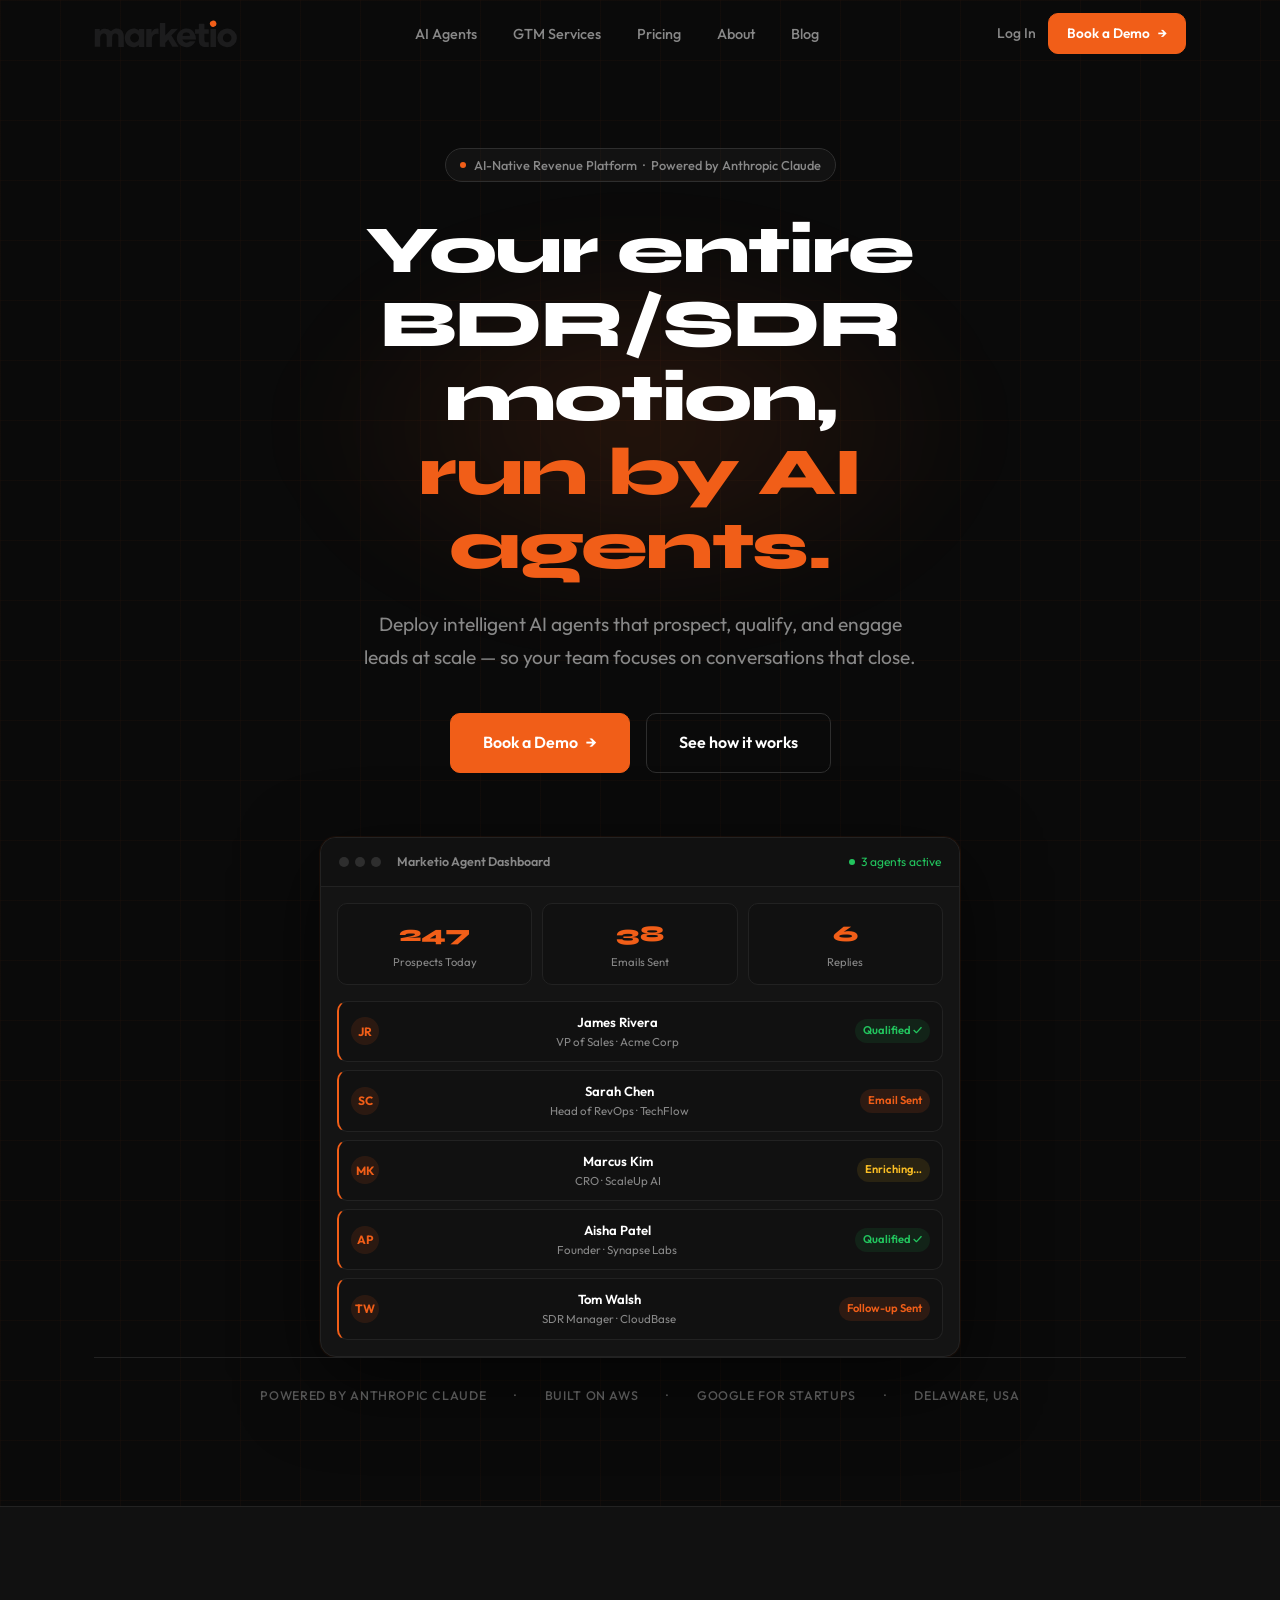
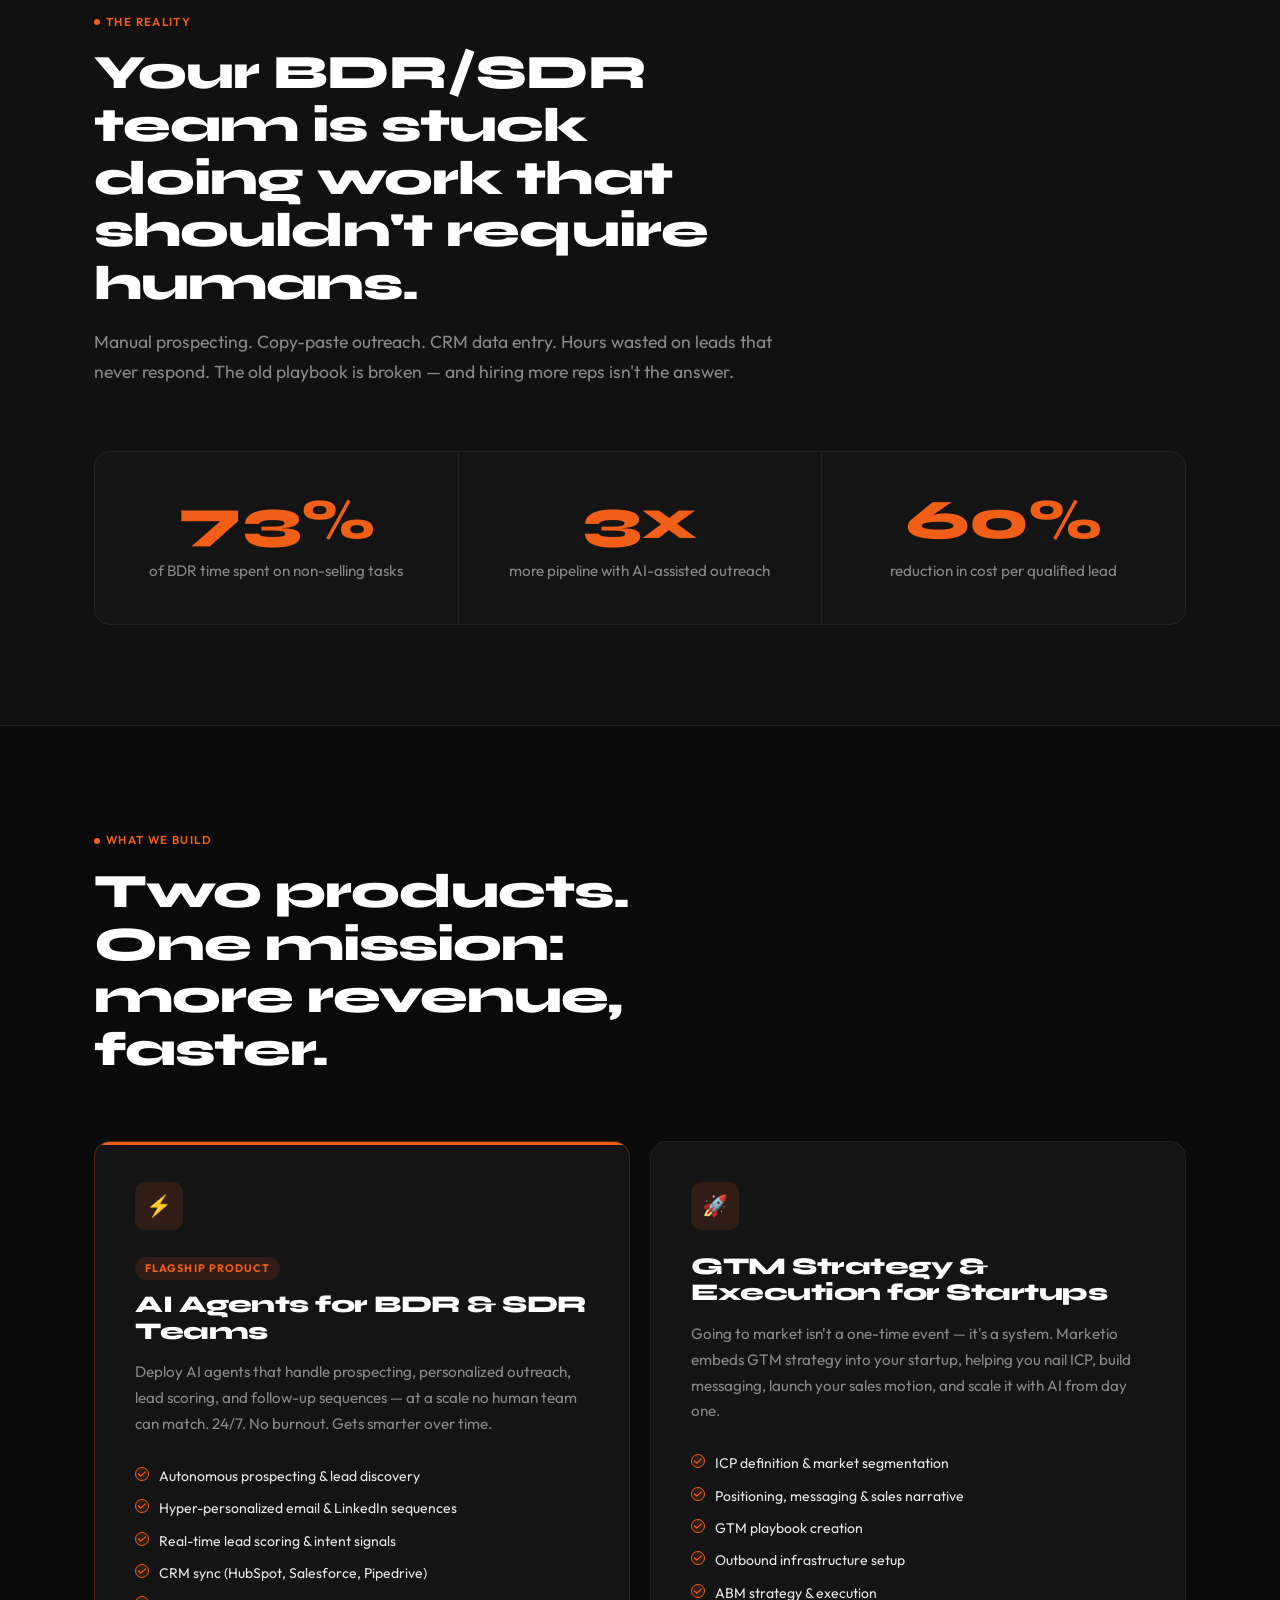
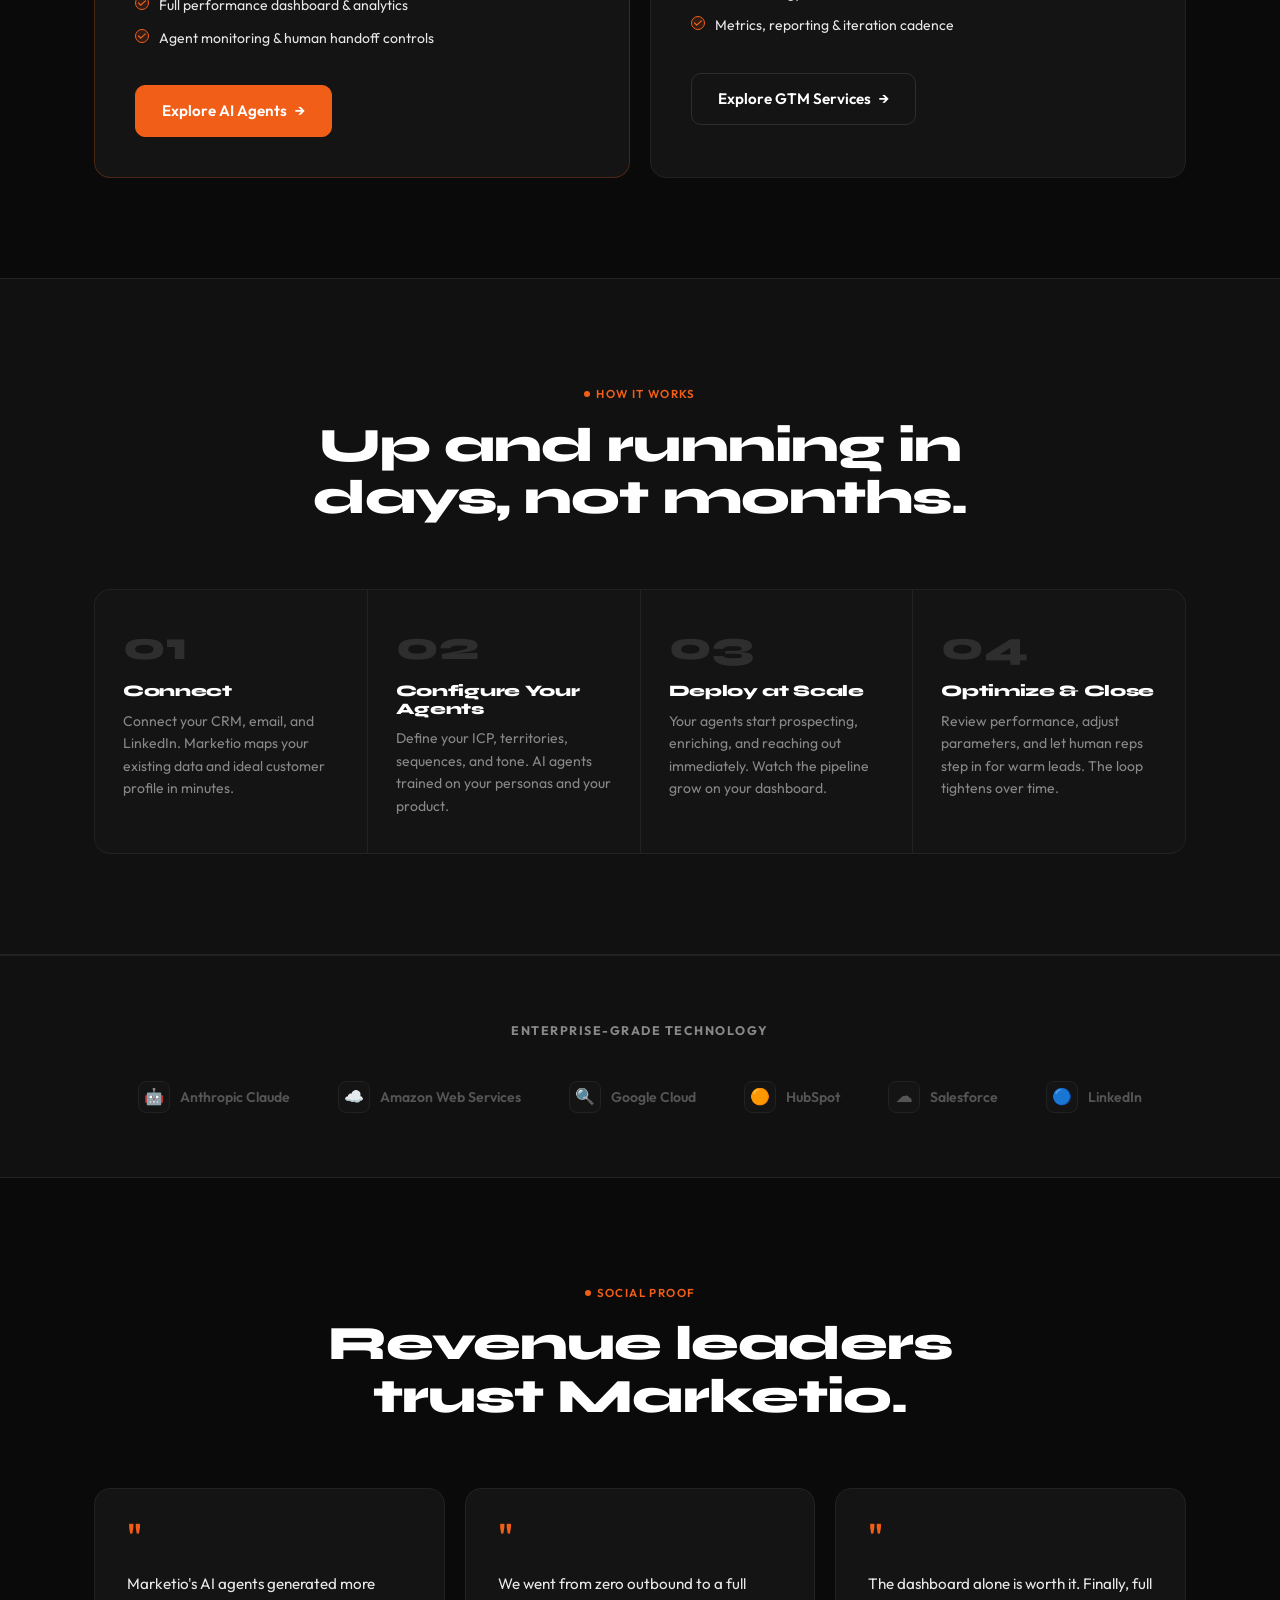
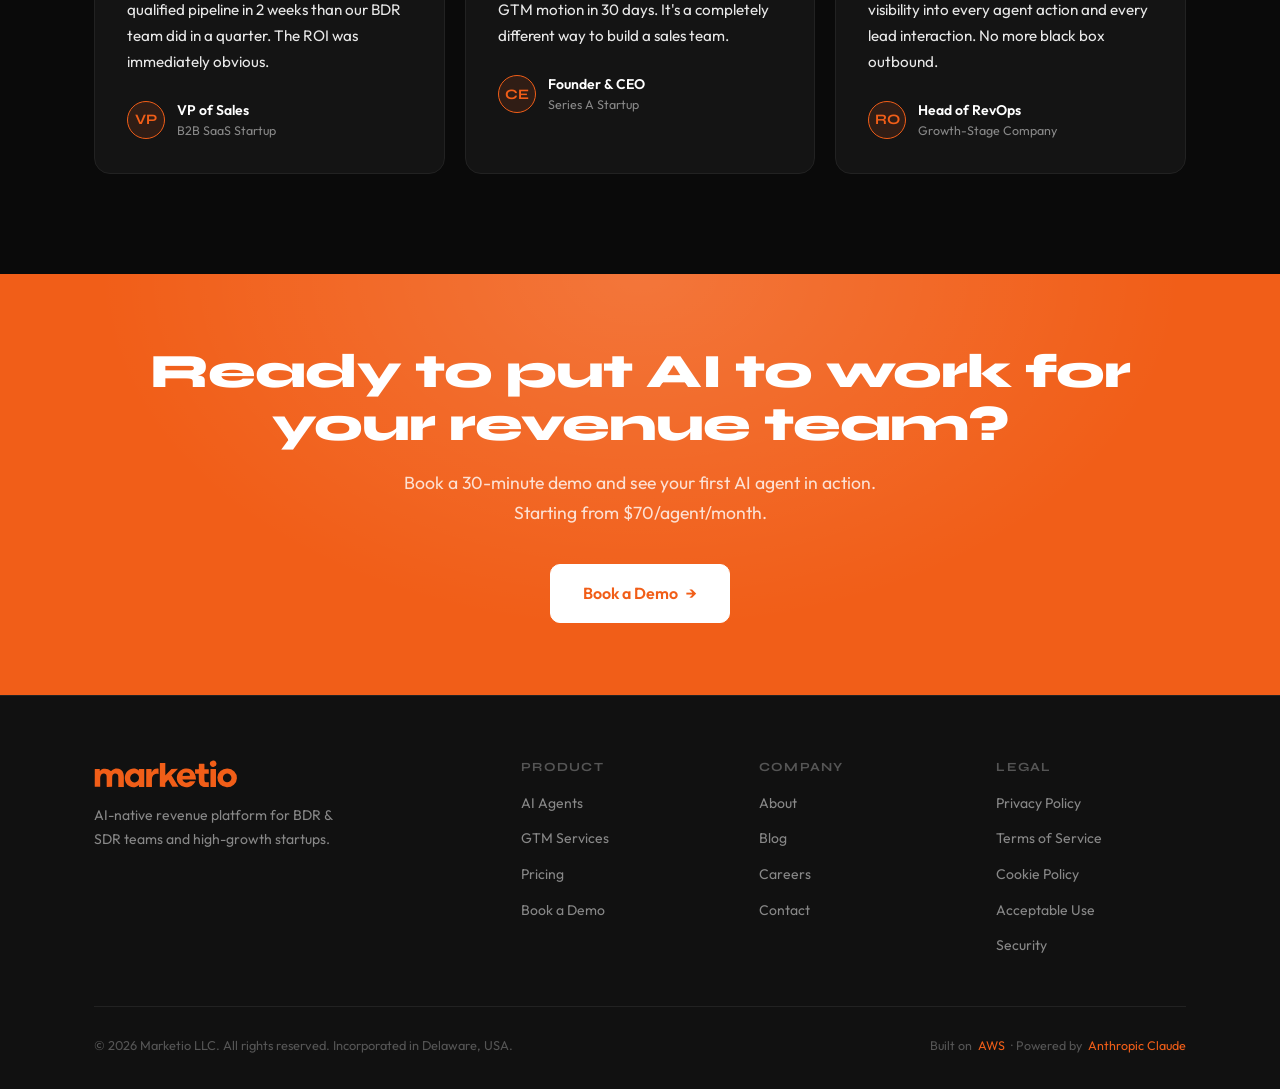
==== index.html @ a636a8da "Fresh start — Marketio website" ====
<!DOCTYPE html>
<html lang="en">
<head>
  <meta charset="UTF-8">
  <meta name="viewport" content="width=device-width, initial-scale=1.0">
  <title>Marketio — AI Agents for BDR & SDR Teams at Scale</title>
  <meta name="description" content="Marketio deploys intelligent AI agents that prospect, qualify, and engage leads at scale. Built for modern BDR/SDR teams and high-growth startups.">
  <link rel="canonical" href="https://marketio.net/">

  <!-- Preconnect for fonts -->
  <link rel="preconnect" href="https://fonts.googleapis.com">
  <link rel="preconnect" href="https://fonts.gstatic.com" crossorigin>

  <!-- Critical CSS inlined -->
  <style>
    :root{--orange:#f15e18;--bg:#0a0a0a;--white:#fff;--muted:#888;--font-head:'Syne',-apple-system,sans-serif;--font-body:'Outfit',-apple-system,sans-serif}
    *,*::before,*::after{box-sizing:border-box;margin:0;padding:0}
    body{font-family:var(--font-body);background:var(--bg);color:#e8e8e8;-webkit-font-smoothing:antialiased;overflow-x:hidden}
    .nav{position:fixed;top:0;left:0;right:0;z-index:100;height:68px;display:flex;align-items:center;border-bottom:1px solid transparent;transition:background .22s,border-color .22s}
    .nav-inner{display:flex;align-items:center;justify-content:space-between;width:100%;max-width:1140px;margin:0 auto;padding:0 24px}
    .nav-logo{height:28px;display:flex;align-items:center}
    .hero{min-height:100vh;display:flex;align-items:center;padding-top:68px;overflow:hidden;position:relative}
    .hero-inner{position:relative;z-index:2;width:100%;max-width:1140px;margin:0 auto;padding:80px 24px 100px;text-align:center}
    h1{font-family:var(--font-head);font-weight:800;line-height:1.1;letter-spacing:-.02em;color:#fff;font-size:clamp(2.6rem,5.5vw,4.2rem)}
    .btn{display:inline-flex;align-items:center;gap:8px;font-family:var(--font-body);font-size:.95rem;font-weight:600;padding:13px 26px;border-radius:10px;transition:all .22s;white-space:nowrap;cursor:pointer;border:1px solid transparent}
    .btn-primary{background:var(--orange);color:#fff;border-color:var(--orange)}
    .btn-secondary{background:transparent;color:#fff;border-color:#2e2e2e}
  </style>

  <!-- Full CSS async -->
  <link rel="stylesheet" href="/assets/css/main.css" media="print" onload="this.media='all'">
  <noscript><link rel="stylesheet" href="/assets/css/main.css"></noscript>

  <!-- Fonts async -->
  <link rel="stylesheet" href="https://fonts.googleapis.com/css2?family=Syne:wght@700;800&family=Outfit:wght@400;500;600&display=swap" media="print" onload="this.media='all'">
  <noscript><link rel="stylesheet" href="https://fonts.googleapis.com/css2?family=Syne:wght@700;800&family=Outfit:wght@400;500;600&display=swap"></noscript>

  <!-- OG -->
  <meta property="og:title" content="Marketio — AI Agents for BDR & SDR Teams">
  <meta property="og:description" content="AI-native revenue platform. Deploy AI agents that prospect, qualify, and engage at scale.">
  <meta property="og:url" content="https://marketio.net/">
  <meta property="og:type" content="website">
  <meta property="og:image" content="https://marketio.net/assets/img/og-image.webp">
  <meta name="twitter:card" content="summary_large_image">

  <!-- Favicon -->
  <link rel="icon" href="/assets/img/favicon.svg" type="image/svg+xml">

  <!-- Schema.org -->
  <script type="application/ld+json">
  {"@context":"https://schema.org","@type":"Organization","name":"Marketio LLC","url":"https://marketio.net","logo":"https://marketio.net/assets/img/logo.svg","description":"AI-native revenue platform for BDR and SDR teams","contactPoint":{"@type":"ContactPoint","email":"support@marketio.net","contactType":"customer support"}}
  </script>

  <!-- Preconnect GTM -->
  <link rel="preconnect" href="https://www.googletagmanager.com">
</head>
<body>

<!-- ===== NAV ===== -->
<nav class="nav" role="navigation" aria-label="Main navigation">
  <div class="nav-inner">
    <a href="/" class="nav-logo" aria-label="Marketio home">
      <svg viewBox="0.00 0.00 513.00 100.00" height="28" width="auto" aria-label="Marketio" role="img" xmlns="http://www.w3.org/2000/svg">
        <ellipse ry="11.29" rx="11.69" transform="translate(425.53,13.16) rotate(-16.3)" cy="0.00" cx="0.00" fill="#f15e18"></ellipse>
        <path d="M 276.72 31.80 L 299.21 31.58 A 0.34 0.34 0.0 0 1 299.46 32.16 L 276.90 54.54 A 0.34 0.34 0.0 0 0 276.85 54.96 L 301.61 95.29 A 0.34 0.34 0.0 0 1 301.32 95.81 L 280.18 95.74 A 0.34 0.34 0.0 0 1 279.89 95.57 L 265.23 70.62 A 0.34 0.34 0.0 0 0 264.68 70.56 L 254.61 82.04 A 0.34 0.34 0.0 0 0 254.53 82.27 L 254.57 95.65 A 0.34 0.34 0.0 0 1 254.23 95.99 L 235.40 95.94 A 0.34 0.34 0.0 0 1 235.06 95.60 L 235.21 11.35 A 0.34 0.34 0.0 0 1 235.55 11.01 L 254.38 11.04 A 0.34 0.34 0.0 0 1 254.72 11.38 L 254.72 54.28 A 0.34 0.34 0.0 0 0 255.31 54.51 L 276.47 31.91 A 0.34 0.34 0.0 0 1 276.72 31.80 Z" fill="#1c1c1d"></path>
        <path d="M 394.43 49.46 Q 394.20 59.92 394.49 70.36 C 394.80 81.48 401.19 79.86 409.56 79.59 Q 410.20 79.57 410.20 80.21 L 410.15 95.91 Q 410.15 96.50 409.56 96.52 C 395.33 97.00 381.34 98.07 375.93 83.31 Q 374.49 79.38 374.39 72.05 Q 374.23 60.77 374.23 49.51 Q 374.23 49.01 373.73 49.01 L 361.99 48.91 A 0.94 0.94 0.0 0 1 361.06 47.99 L 360.76 33.62 Q 360.75 32.97 361.40 32.97 L 373.22 32.96 A 1.31 1.30 -90.0 0 0 374.52 31.65 L 374.47 14.51 A 0.80 0.79 -89.6 0 1 375.27 13.71 L 393.48 13.72 A 1.01 1.01 0.0 0 1 394.49 14.73 L 394.51 32.76 A 0.51 0.50 90.0 0 0 395.01 33.27 L 408.99 33.25 A 0.99 0.99 0.0 0 1 409.99 34.24 L 410.01 48.20 A 0.95 0.94 0.3 0 1 409.05 49.14 L 395.01 48.91 A 0.57 0.56 1.0 0 0 394.43 49.46 Z" fill="#1c1c1d"></path>
        <path d="M 315.82 70.01 C 319.38 82.41 333.12 84.74 342.08 76.18 Q 342.48 75.80 343.03 75.80 L 361.21 75.79 A 0.90 0.89 13.1 0 1 362.02 77.08 Q 356.89 87.41 347.81 92.62 C 335.57 99.64 319.07 99.13 308.05 89.73 C 285.47 70.46 296.86 33.48 326.50 30.48 Q 347.59 28.35 358.30 46.18 Q 364.69 56.79 364.30 68.78 Q 364.29 69.31 363.75 69.31 L 316.26 69.43 A 0.46 0.46 0.0 0 0 315.82 70.01 Z M 316.65 56.79 L 342.69 56.47 A 0.11 0.11 0.0 0 0 342.80 56.36 L 342.80 56.25 A 12.24 11.68 -0.7 0 0 330.42 44.72 L 328.64 44.74 A 12.24 11.68 -0.7 0 0 316.54 56.57 L 316.54 56.68 A 0.11 0.11 0.0 0 0 316.65 56.79 Z" fill="#1c1c1d"></path>
        <path d="M 159.29 90.07 Q 158.64 90.47 157.70 91.44 C 153.27 95.96 146.09 98.19 140.12 97.68 C 124.09 96.30 112.31 85.43 110.44 69.61 C 108.64 54.32 115.08 38.76 129.69 32.92 C 140.33 28.67 151.14 29.81 159.72 37.52 A 0.31 0.30 20.7 0 0 160.23 37.29 L 160.14 32.85 Q 160.12 32.20 160.78 32.20 L 178.74 32.24 A 0.75 0.75 0.0 0 1 179.49 32.99 L 179.61 95.47 A 0.59 0.58 90.0 0 1 179.03 96.06 L 161.37 96.11 Q 160.66 96.11 160.67 95.40 L 160.77 90.92 Q 160.81 89.12 159.29 90.07 Z M 136.5240 77.8651 A 16.42 15.64 121.2 0 0 158.4079 71.9219 A 16.42 15.64 121.2 0 0 153.5360 49.7749 A 16.42 15.64 121.2 0 0 131.6521 55.7181 A 16.42 15.64 121.2 0 0 136.5240 77.8651 Z" fill="#1c1c1d"></path>
        <path d="M 510.4787 65.1597 A 34.95 33.51 2.0 0 1 474.3805 97.4296 A 34.95 33.51 2.0 0 1 440.6213 62.7203 A 34.95 33.51 2.0 0 1 476.7195 30.4504 A 34.95 33.51 2.0 0 1 510.4787 65.1597 Z M 474.1234 79.5996 A 15.70 15.27 95.8 0 0 490.9018 65.5231 A 15.70 15.27 95.8 0 0 477.2966 48.3604 A 15.70 15.27 95.8 0 0 460.5182 62.4369 A 15.70 15.27 95.8 0 0 474.1234 79.5996 Z" fill="#1c1c1d"></path>
        <path d="M 21.72 39.31 C 24.69 34.79 28.51 32.44 33.96 31.48 Q 48.83 28.84 59.79 39.13 A 1.18 1.17 -44.4 0 0 61.39 39.14 C 64.70 36.10 68.38 33.54 72.63 32.13 C 86.11 27.66 101.26 33.96 105.00 48.23 Q 106.74 54.88 106.69 62.50 Q 106.59 79.17 106.60 95.61 A 0.63 0.62 -0.4 0 1 105.97 96.24 L 87.54 96.29 A 0.61 0.61 0.0 0 1 86.92 95.68 Q 87.04 77.55 86.78 59.27 C 86.67 51.50 81.04 47.16 73.78 48.59 C 67.92 49.73 65.22 55.60 65.06 61.25 Q 64.60 78.04 64.78 94.94 A 1.03 1.03 0.0 0 1 63.76 95.98 L 46.48 96.02 A 1.19 1.19 0.0 0 1 45.29 94.82 Q 45.41 76.96 45.12 59.47 C 45.03 53.53 42.99 49.56 36.78 48.47 C 24.26 46.29 22.08 58.75 22.14 68.75 Q 22.22 82.04 22.25 95.16 A 0.68 0.68 0.0 0 1 21.56 95.84 L 3.46 95.77 A 0.81 0.81 0.0 0 1 2.66 94.96 L 2.74 32.77 A 0.75 0.74 90.0 0 1 3.48 32.02 L 20.02 32.02 A 0.70 0.70 0.0 0 1 20.72 32.72 L 20.80 39.04 A 0.50 0.50 0.0 0 0 21.72 39.31 Z" fill="#1c1c1d"></path>
        <path d="M 206.23 44.10 C 212.09 32.74 217.30 30.15 229.88 30.81 A 0.76 0.75 -88.8 0 1 230.60 31.57 L 230.69 49.43 A 0.69 0.68 -82.4 0 1 229.82 50.10 C 221.09 47.64 213.01 50.28 208.99 58.49 C 206.90 62.75 207.05 66.42 206.95 71.10 Q 206.68 83.43 207.07 95.29 A 0.84 0.83 -1.0 0 1 206.23 96.15 L 187.14 96.17 Q 186.49 96.17 186.49 95.52 L 186.54 33.32 A 0.88 0.88 0.0 0 1 187.43 32.45 L 204.80 32.55 A 1.02 1.02 0.0 0 1 205.81 33.58 L 205.72 43.97 A 0.27 0.27 0.0 0 0 206.23 44.10 Z" fill="#1c1c1d"></path>
        <rect rx="0.99" height="64.18" width="19.78" y="32.09" x="415.94" fill="#1c1c1d"></rect>
      </svg>
    </a>
    <ul class="nav-links" role="list">
      <li><a href="/ai-agents/">AI Agents</a></li>
      <li><a href="/gtm-services/">GTM Services</a></li>
      <li><a href="/pricing/">Pricing</a></li>
      <li><a href="/about/">About</a></li>
      <li><a href="/blog/">Blog</a></li>
    </ul>
    <div class="nav-ctas">
      <a href="#" class="nav-login">Log In</a>
      <a href="/demo/" class="btn btn-primary btn-sm btn-arrow">Book a Demo</a>
    </div>
    <button class="nav-toggle" aria-label="Toggle menu" aria-expanded="false">
      <span></span><span></span><span></span>
    </button>
  </div>
</nav>

<!-- Mobile nav -->
<div class="nav-mobile" role="navigation" aria-label="Mobile navigation">
  <a href="/ai-agents/">AI Agents</a>
  <a href="/gtm-services/">GTM Services</a>
  <a href="/pricing/">Pricing</a>
  <a href="/about/">About</a>
  <a href="/blog/">Blog</a>
  <a href="/contact/">Contact</a>
  <a href="/demo/" class="btn btn-primary btn-arrow">Book a Demo</a>
</div>

<main>
<!-- ===== HERO ===== -->
<section class="hero" aria-label="Hero">
  <div class="hero-inner">
    <div class="hero-badge">
      <span class="dot"></span>
      AI-Native Revenue Platform &nbsp;·&nbsp; Powered by Anthropic Claude
    </div>

    <h1>Your entire BDR/SDR motion,<br><span class="accent">run by AI agents.</span></h1>

    <p class="hero-sub">
      Deploy intelligent AI agents that prospect, qualify, and engage leads at scale — so your team focuses on conversations that close.
    </p>

    <div class="hero-ctas">
      <a href="/demo/" class="btn btn-primary btn-lg btn-arrow">Book a Demo</a>
      <a href="/ai-agents/" class="btn btn-secondary btn-lg">See how it works</a>
    </div>

    <!-- Agent Activity Widget -->
    <div class="hero-widget" role="presentation">
      <div class="widget-header">
        <div class="dot-row"><span></span><span></span><span></span></div>
        <span class="title">Marketio Agent Dashboard</span>
        <span class="status">3 agents active</span>
      </div>
      <div class="widget-body">
        <div class="widget-stat-row">
          <div class="widget-stat">
            <div class="num" data-target="247" data-suffix="">247</div>
            <div class="lbl">Prospects Today</div>
          </div>
          <div class="widget-stat">
            <div class="num" data-target="38" data-suffix="">38</div>
            <div class="lbl">Emails Sent</div>
          </div>
          <div class="widget-stat">
            <div class="num" data-target="6" data-suffix="">6</div>
            <div class="lbl">Replies</div>
          </div>
        </div>
        <div class="widget-feed" role="list" aria-label="Live agent activity">
          <div class="feed-item" role="listitem">
            <div class="fi-icon">JR</div>
            <div class="fi-text">
              <div class="fi-name">James Rivera</div>
              <div class="fi-role">VP of Sales · Acme Corp</div>
            </div>
            <span class="fi-tag">Qualified ✓</span>
          </div>
          <div class="feed-item" role="listitem">
            <div class="fi-icon">SC</div>
            <div class="fi-text">
              <div class="fi-name">Sarah Chen</div>
              <div class="fi-role">Head of RevOps · TechFlow</div>
            </div>
            <span class="fi-tag sent">Email Sent</span>
          </div>
          <div class="feed-item" role="listitem">
            <div class="fi-icon">MK</div>
            <div class="fi-text">
              <div class="fi-name">Marcus Kim</div>
              <div class="fi-role">CRO · ScaleUp AI</div>
            </div>
            <span class="fi-tag pending">Enriching…</span>
          </div>
          <div class="feed-item" role="listitem">
            <div class="fi-icon">AP</div>
            <div class="fi-text">
              <div class="fi-name">Aisha Patel</div>
              <div class="fi-role">Founder · Synapse Labs</div>
            </div>
            <span class="fi-tag">Qualified ✓</span>
          </div>
          <div class="feed-item" role="listitem">
            <div class="fi-icon">TW</div>
            <div class="fi-text">
              <div class="fi-name">Tom Walsh</div>
              <div class="fi-role">SDR Manager · CloudBase</div>
            </div>
            <span class="fi-tag sent">Follow-up Sent</span>
          </div>
        </div>
      </div>
    </div>

    <!-- Trust bar -->
    <div class="trust-bar">
      <span>Powered by Anthropic Claude</span>
      <span>·</span>
      <span>Built on AWS</span>
      <span>·</span>
      <span>Google for Startups</span>
      <span>·</span>
      <span>Delaware, USA</span>
    </div>
  </div>
</section>

<!-- ===== PROBLEM ===== -->
<section class="problem-section section" aria-labelledby="problem-heading">
  <div class="container">
    <div class="section-header reveal">
      <div class="label">The Reality</div>
      <h2 id="problem-heading">Your BDR/SDR team is stuck doing work that shouldn't require humans.</h2>
      <p>Manual prospecting. Copy-paste outreach. CRM data entry. Hours wasted on leads that never respond. The old playbook is broken — and hiring more reps isn't the answer.</p>
    </div>
    <div class="stats-grid reveal">
      <div class="stat-block">
        <div class="big-num" data-target="73" data-suffix="%">73%</div>
        <p>of BDR time spent on non-selling tasks</p>
      </div>
      <div class="stat-block">
        <div class="big-num" data-target="3" data-suffix="x">3x</div>
        <p>more pipeline with AI-assisted outreach</p>
      </div>
      <div class="stat-block">
        <div class="big-num" data-target="60" data-suffix="%">60%</div>
        <p>reduction in cost per qualified lead</p>
      </div>
    </div>
  </div>
</section>

<!-- ===== PRODUCTS ===== -->
<section class="section" aria-labelledby="products-heading">
  <div class="container">
    <div class="section-header reveal">
      <div class="label">What We Build</div>
      <h2 id="products-heading">Two products. One mission: more revenue, faster.</h2>
    </div>
    <div class="products-grid">
      <div class="product-card flagship reveal">
        <div class="card-icon" aria-hidden="true">⚡</div>
        <span class="card-tag">Flagship Product</span>
        <h3>AI Agents for BDR &amp; SDR Teams</h3>
        <p>Deploy AI agents that handle prospecting, personalized outreach, lead scoring, and follow-up sequences — at a scale no human team can match. 24/7. No burnout. Gets smarter over time.</p>
        <ul class="feature-list" role="list">
          <li>Autonomous prospecting &amp; lead discovery</li>
          <li>Hyper-personalized email &amp; LinkedIn sequences</li>
          <li>Real-time lead scoring &amp; intent signals</li>
          <li>CRM sync (HubSpot, Salesforce, Pipedrive)</li>
          <li>Full performance dashboard &amp; analytics</li>
          <li>Agent monitoring &amp; human handoff controls</li>
        </ul>
        <a href="/ai-agents/" class="btn btn-primary btn-arrow">Explore AI Agents</a>
      </div>

      <div class="product-card reveal reveal-delay-1">
        <div class="card-icon" aria-hidden="true">🚀</div>
        <h3>GTM Strategy &amp; Execution for Startups</h3>
        <p>Going to market isn't a one-time event — it's a system. Marketio embeds GTM strategy into your startup, helping you nail ICP, build messaging, launch your sales motion, and scale it with AI from day one.</p>
        <ul class="feature-list" role="list">
          <li>ICP definition &amp; market segmentation</li>
          <li>Positioning, messaging &amp; sales narrative</li>
          <li>GTM playbook creation</li>
          <li>Outbound infrastructure setup</li>
          <li>ABM strategy &amp; execution</li>
          <li>Metrics, reporting &amp; iteration cadence</li>
        </ul>
        <a href="/gtm-services/" class="btn btn-secondary btn-arrow">Explore GTM Services</a>
      </div>
    </div>
  </div>
</section>

<!-- ===== HOW IT WORKS ===== -->
<section class="section" style="background:var(--surface);border-top:1px solid var(--border);border-bottom:1px solid var(--border);" aria-labelledby="hiw-heading">
  <div class="container">
    <div class="section-header center text-center reveal">
      <div class="label">How It Works</div>
      <h2 id="hiw-heading">Up and running in days, not months.</h2>
    </div>
    <div class="steps-grid reveal">
      <div class="step-block">
        <div class="step-num">01</div>
        <h4>Connect</h4>
        <p>Connect your CRM, email, and LinkedIn. Marketio maps your existing data and ideal customer profile in minutes.</p>
      </div>
      <div class="step-block">
        <div class="step-num">02</div>
        <h4>Configure Your Agents</h4>
        <p>Define your ICP, territories, sequences, and tone. AI agents trained on your personas and your product.</p>
      </div>
      <div class="step-block">
        <div class="step-num">03</div>
        <h4>Deploy at Scale</h4>
        <p>Your agents start prospecting, enriching, and reaching out immediately. Watch the pipeline grow on your dashboard.</p>
      </div>
      <div class="step-block">
        <div class="step-num">04</div>
        <h4>Optimize &amp; Close</h4>
        <p>Review performance, adjust parameters, and let human reps step in for warm leads. The loop tightens over time.</p>
      </div>
    </div>
  </div>
</section>

<!-- ===== TECH STACK ===== -->
<section class="tech-section section-sm" aria-label="Technology partners">
  <div class="container">
    <p class="text-center text-muted reveal" style="font-size:.78rem;font-weight:700;letter-spacing:.12em;text-transform:uppercase;margin-bottom:0">Enterprise-Grade Technology</p>
    <div class="tech-logos reveal">
      <div class="tech-logo"><div class="tl-icon" aria-hidden="true">🤖</div>Anthropic Claude</div>
      <div class="tech-logo"><div class="tl-icon" aria-hidden="true">☁️</div>Amazon Web Services</div>
      <div class="tech-logo"><div class="tl-icon" aria-hidden="true">🔍</div>Google Cloud</div>
      <div class="tech-logo"><div class="tl-icon" aria-hidden="true">🟠</div>HubSpot</div>
      <div class="tech-logo"><div class="tl-icon" aria-hidden="true">☁</div>Salesforce</div>
      <div class="tech-logo"><div class="tl-icon" aria-hidden="true">🔵</div>LinkedIn</div>
    </div>
  </div>
</section>

<!-- ===== TESTIMONIALS ===== -->
<section class="section" aria-labelledby="social-proof-heading">
  <div class="container">
    <div class="section-header center text-center reveal">
      <div class="label">Social Proof</div>
      <h2 id="social-proof-heading">Revenue leaders trust Marketio.</h2>
    </div>
    <div class="testimonials-grid">
      <div class="testimonial-card reveal">
        <p class="t-quote">Marketio's AI agents generated more qualified pipeline in 2 weeks than our BDR team did in a quarter. The ROI was immediately obvious.</p>
        <div class="t-author">
          <div class="t-avatar" aria-hidden="true">VP</div>
          <div class="t-author-info">
            <div class="name">VP of Sales</div>
            <div class="role">B2B SaaS Startup</div>
          </div>
        </div>
      </div>
      <div class="testimonial-card reveal reveal-delay-1">
        <p class="t-quote">We went from zero outbound to a full GTM motion in 30 days. It's a completely different way to build a sales team.</p>
        <div class="t-author">
          <div class="t-avatar" aria-hidden="true">CE</div>
          <div class="t-author-info">
            <div class="name">Founder &amp; CEO</div>
            <div class="role">Series A Startup</div>
          </div>
        </div>
      </div>
      <div class="testimonial-card reveal reveal-delay-2">
        <p class="t-quote">The dashboard alone is worth it. Finally, full visibility into every agent action and every lead interaction. No more black box outbound.</p>
        <div class="t-author">
          <div class="t-avatar" aria-hidden="true">RO</div>
          <div class="t-author-info">
            <div class="name">Head of RevOps</div>
            <div class="role">Growth-Stage Company</div>
          </div>
        </div>
      </div>
    </div>
  </div>
</section>

<!-- ===== CTA BANNER ===== -->
<section class="cta-banner" aria-label="Call to action">
  <div class="container">
    <h2>Ready to put AI to work for your revenue team?</h2>
    <p>Book a 30-minute demo and see your first AI agent in action. Starting from $70/agent/month.</p>
    <a href="/demo/" class="btn btn-cta-white btn-lg btn-arrow">Book a Demo</a>
  </div>
</section>
</main>

<!-- ===== FOOTER ===== -->
<footer class="footer" role="contentinfo">
  <div class="container">
    <div class="footer-grid">
      <div class="footer-brand">
        <svg viewBox="0.00 0.00 513.00 100.00" height="26" width="auto" class="logo" aria-label="Marketio" xmlns="http://www.w3.org/2000/svg">
          <ellipse ry="11.29" rx="11.69" transform="translate(425.53,13.16) rotate(-16.3)" cy="0.00" cx="0.00" fill="#f15e18"></ellipse>
          <path d="M 276.72 31.80 L 299.21 31.58 A 0.34 0.34 0.0 0 1 299.46 32.16 L 276.90 54.54 A 0.34 0.34 0.0 0 0 276.85 54.96 L 301.61 95.29 A 0.34 0.34 0.0 0 1 301.32 95.81 L 280.18 95.74 A 0.34 0.34 0.0 0 1 279.89 95.57 L 265.23 70.62 A 0.34 0.34 0.0 0 0 264.68 70.56 L 254.61 82.04 A 0.34 0.34 0.0 0 0 254.53 82.27 L 254.57 95.65 A 0.34 0.34 0.0 0 1 254.23 95.99 L 235.40 95.94 A 0.34 0.34 0.0 0 1 235.06 95.60 L 235.21 11.35 A 0.34 0.34 0.0 0 1 235.55 11.01 L 254.38 11.04 A 0.34 0.34 0.0 0 1 254.72 11.38 L 254.72 54.28 A 0.34 0.34 0.0 0 0 255.31 54.51 L 276.47 31.91 A 0.34 0.34 0.0 0 1 276.72 31.80 Z" fill="#f15e18"></path>
          <path d="M 394.43 49.46 Q 394.20 59.92 394.49 70.36 C 394.80 81.48 401.19 79.86 409.56 79.59 Q 410.20 79.57 410.20 80.21 L 410.15 95.91 Q 410.15 96.50 409.56 96.52 C 395.33 97.00 381.34 98.07 375.93 83.31 Q 374.49 79.38 374.39 72.05 Q 374.23 60.77 374.23 49.51 Q 374.23 49.01 373.73 49.01 L 361.99 48.91 A 0.94 0.94 0.0 0 1 361.06 47.99 L 360.76 33.62 Q 360.75 32.97 361.40 32.97 L 373.22 32.96 A 1.31 1.30 -90.0 0 0 374.52 31.65 L 374.47 14.51 A 0.80 0.79 -89.6 0 1 375.27 13.71 L 393.48 13.72 A 1.01 1.01 0.0 0 1 394.49 14.73 L 394.51 32.76 A 0.51 0.50 90.0 0 0 395.01 33.27 L 408.99 33.25 A 0.99 0.99 0.0 0 1 409.99 34.24 L 410.01 48.20 A 0.95 0.94 0.3 0 1 409.05 49.14 L 395.01 48.91 A 0.57 0.56 1.0 0 0 394.43 49.46 Z" fill="#f15e18"></path>
          <path d="M 315.82 70.01 C 319.38 82.41 333.12 84.74 342.08 76.18 Q 342.48 75.80 343.03 75.80 L 361.21 75.79 A 0.90 0.89 13.1 0 1 362.02 77.08 Q 356.89 87.41 347.81 92.62 C 335.57 99.64 319.07 99.13 308.05 89.73 C 285.47 70.46 296.86 33.48 326.50 30.48 Q 347.59 28.35 358.30 46.18 Q 364.69 56.79 364.30 68.78 Q 364.29 69.31 363.75 69.31 L 316.26 69.43 A 0.46 0.46 0.0 0 0 315.82 70.01 Z M 316.65 56.79 L 342.69 56.47 A 0.11 0.11 0.0 0 0 342.80 56.36 L 342.80 56.25 A 12.24 11.68 -0.7 0 0 330.42 44.72 L 328.64 44.74 A 12.24 11.68 -0.7 0 0 316.54 56.57 L 316.54 56.68 A 0.11 0.11 0.0 0 0 316.65 56.79 Z" fill="#f15e18"></path>
          <path d="M 159.29 90.07 Q 158.64 90.47 157.70 91.44 C 153.27 95.96 146.09 98.19 140.12 97.68 C 124.09 96.30 112.31 85.43 110.44 69.61 C 108.64 54.32 115.08 38.76 129.69 32.92 C 140.33 28.67 151.14 29.81 159.72 37.52 A 0.31 0.30 20.7 0 0 160.23 37.29 L 160.14 32.85 Q 160.12 32.20 160.78 32.20 L 178.74 32.24 A 0.75 0.75 0.0 0 1 179.49 32.99 L 179.61 95.47 A 0.59 0.58 90.0 0 1 179.03 96.06 L 161.37 96.11 Q 160.66 96.11 160.67 95.40 L 160.77 90.92 Q 160.81 89.12 159.29 90.07 Z M 136.5240 77.8651 A 16.42 15.64 121.2 0 0 158.4079 71.9219 A 16.42 15.64 121.2 0 0 153.5360 49.7749 A 16.42 15.64 121.2 0 0 131.6521 55.7181 A 16.42 15.64 121.2 0 0 136.5240 77.8651 Z" fill="#f15e18"></path>
          <path d="M 510.4787 65.1597 A 34.95 33.51 2.0 0 1 474.3805 97.4296 A 34.95 33.51 2.0 0 1 440.6213 62.7203 A 34.95 33.51 2.0 0 1 476.7195 30.4504 A 34.95 33.51 2.0 0 1 510.4787 65.1597 Z M 474.1234 79.5996 A 15.70 15.27 95.8 0 0 490.9018 65.5231 A 15.70 15.27 95.8 0 0 477.2966 48.3604 A 15.70 15.27 95.8 0 0 460.5182 62.4369 A 15.70 15.27 95.8 0 0 474.1234 79.5996 Z" fill="#f15e18"></path>
          <path d="M 21.72 39.31 C 24.69 34.79 28.51 32.44 33.96 31.48 Q 48.83 28.84 59.79 39.13 A 1.18 1.17 -44.4 0 0 61.39 39.14 C 64.70 36.10 68.38 33.54 72.63 32.13 C 86.11 27.66 101.26 33.96 105.00 48.23 Q 106.74 54.88 106.69 62.50 Q 106.59 79.17 106.60 95.61 A 0.63 0.62 -0.4 0 1 105.97 96.24 L 87.54 96.29 A 0.61 0.61 0.0 0 1 86.92 95.68 Q 87.04 77.55 86.78 59.27 C 86.67 51.50 81.04 47.16 73.78 48.59 C 67.92 49.73 65.22 55.60 65.06 61.25 Q 64.60 78.04 64.78 94.94 A 1.03 1.03 0.0 0 1 63.76 95.98 L 46.48 96.02 A 1.19 1.19 0.0 0 1 45.29 94.82 Q 45.41 76.96 45.12 59.47 C 45.03 53.53 42.99 49.56 36.78 48.47 C 24.26 46.29 22.08 58.75 22.14 68.75 Q 22.22 82.04 22.25 95.16 A 0.68 0.68 0.0 0 1 21.56 95.84 L 3.46 95.77 A 0.81 0.81 0.0 0 1 2.66 94.96 L 2.74 32.77 A 0.75 0.74 90.0 0 1 3.48 32.02 L 20.02 32.02 A 0.70 0.70 0.0 0 1 20.72 32.72 L 20.80 39.04 A 0.50 0.50 0.0 0 0 21.72 39.31 Z" fill="#f15e18"></path>
          <path d="M 206.23 44.10 C 212.09 32.74 217.30 30.15 229.88 30.81 A 0.76 0.75 -88.8 0 1 230.60 31.57 L 230.69 49.43 A 0.69 0.68 -82.4 0 1 229.82 50.10 C 221.09 47.64 213.01 50.28 208.99 58.49 C 206.90 62.75 207.05 66.42 206.95 71.10 Q 206.68 83.43 207.07 95.29 A 0.84 0.83 -1.0 0 1 206.23 96.15 L 187.14 96.17 Q 186.49 96.17 186.49 95.52 L 186.54 33.32 A 0.88 0.88 0.0 0 1 187.43 32.45 L 204.80 32.55 A 1.02 1.02 0.0 0 1 205.81 33.58 L 205.72 43.97 A 0.27 0.27 0.0 0 0 206.23 44.10 Z" fill="#f15e18"></path>
          <rect rx="0.99" height="64.18" width="19.78" y="32.09" x="415.94" fill="#f15e18"></rect>
        </svg>
        <p>AI-native revenue platform for BDR &amp; SDR teams and high-growth startups.</p>
      </div>
      <div class="footer-col">
        <h5>Product</h5>
        <ul>
          <li><a href="/ai-agents/">AI Agents</a></li>
          <li><a href="/gtm-services/">GTM Services</a></li>
          <li><a href="/pricing/">Pricing</a></li>
          <li><a href="/demo/">Book a Demo</a></li>
        </ul>
      </div>
      <div class="footer-col">
        <h5>Company</h5>
        <ul>
          <li><a href="/about/">About</a></li>
          <li><a href="/blog/">Blog</a></li>
          <li><a href="/careers/">Careers</a></li>
          <li><a href="/contact/">Contact</a></li>
        </ul>
      </div>
      <div class="footer-col">
        <h5>Legal</h5>
        <ul>
          <li><a href="/privacy/">Privacy Policy</a></li>
          <li><a href="/terms/">Terms of Service</a></li>
          <li><a href="/cookies/">Cookie Policy</a></li>
          <li><a href="/acceptable-use/">Acceptable Use</a></li>
          <li><a href="/security/">Security</a></li>
        </ul>
      </div>
    </div>
    <div class="footer-bottom">
      <p>© 2026 Marketio LLC. All rights reserved. Incorporated in Delaware, USA.</p>
      <span class="powered">Built on <span>AWS</span> · Powered by <span>Anthropic Claude</span></span>
    </div>
  </div>
</footer>

<script src="/assets/js/main.js" defer></script>
</body>
</html>
---- assets/css/main.css ----
/* =========================================
   MARKETIO — MAIN STYLESHEET
   Brand: #f15e18 orange / #1c1c1d near-black
   Fonts: Syne (headings) / Outfit (body)
   ========================================= */

/* --- FONT FACES (self-host ready — swap Google Fonts URLs for woff2 paths) --- */
@import url('https://fonts.googleapis.com/css2?family=Syne:wght@700;800&family=Outfit:wght@400;500;600&display=swap');

/* --- CSS VARIABLES --- */
:root {
  --orange:      #f15e18;
  --orange-dim:  rgba(241, 94, 24, 0.12);
  --orange-glow: rgba(241, 94, 24, 0.25);
  --dark:        #1c1c1d;
  --bg:          #0a0a0a;
  --surface:     #111111;
  --card:        #141414;
  --card-hover:  #191919;
  --border:      #222222;
  --border-l:    #2e2e2e;
  --white:       #ffffff;
  --text:        #e8e8e8;
  --muted:       #888888;
  --muted-l:     #555555;
  --font-head:   'Syne', -apple-system, sans-serif;
  --font-body:   'Outfit', -apple-system, sans-serif;
  --radius:      10px;
  --radius-l:    16px;
  --transition:  0.22s ease;
  --max-w:       1140px;
}

/* --- RESET & BASE --- */
*, *::before, *::after { box-sizing: border-box; margin: 0; padding: 0; }

html {
  scroll-behavior: smooth;
  -webkit-text-size-adjust: 100%;
  font-size: 16px;
}

body {
  font-family: var(--font-body);
  background: var(--bg);
  color: var(--text);
  line-height: 1.6;
  -webkit-font-smoothing: antialiased;
  overflow-x: hidden;
}

img, svg { display: block; max-width: 100%; height: auto; }
a { color: inherit; text-decoration: none; }
ul, ol { list-style: none; }
button { cursor: pointer; border: none; background: none; font-family: var(--font-body); }
input, textarea, select { font-family: var(--font-body); }

/* --- TYPOGRAPHY SCALE --- */
h1, h2, h3, h4, h5, h6 {
  font-family: var(--font-head);
  font-weight: 800;
  line-height: 1.1;
  letter-spacing: -0.02em;
  color: var(--white);
}

h1 { font-size: clamp(2.6rem, 5.5vw, 4.2rem); }
h2 { font-size: clamp(2rem, 4vw, 3rem); }
h3 { font-size: clamp(1.3rem, 2.5vw, 1.75rem); }
h4 { font-size: 1.25rem; }
p  { color: var(--text); line-height: 1.7; }

.label {
  display: inline-flex;
  align-items: center;
  gap: 6px;
  font-family: var(--font-body);
  font-size: 0.72rem;
  font-weight: 600;
  letter-spacing: 0.12em;
  text-transform: uppercase;
  color: var(--orange);
  margin-bottom: 1rem;
}

.label::before {
  content: '';
  display: inline-block;
  width: 6px;
  height: 6px;
  border-radius: 50%;
  background: var(--orange);
  flex-shrink: 0;
}

/* --- LAYOUT UTILITIES --- */
.container { width: 100%; max-width: var(--max-w); margin: 0 auto; padding: 0 24px; }
.section { padding: 100px 0; }
.section-sm { padding: 64px 0; }
.text-center { text-align: center; }
.text-muted { color: var(--muted); }
.flex { display: flex; }
.grid { display: grid; }
.hidden { display: none; }

.section-header { max-width: 680px; margin-bottom: 64px; }
.section-header.center { margin: 0 auto 64px; }
.section-header p { font-size: 1.1rem; color: var(--muted); margin-top: 1rem; line-height: 1.7; }

/* --- BUTTONS --- */
.btn {
  display: inline-flex;
  align-items: center;
  gap: 8px;
  font-family: var(--font-body);
  font-size: 0.95rem;
  font-weight: 600;
  padding: 13px 26px;
  border-radius: var(--radius);
  transition: all var(--transition);
  white-space: nowrap;
  cursor: pointer;
  border: 1px solid transparent;
}

.btn-primary {
  background: var(--orange);
  color: var(--white);
  border-color: var(--orange);
}
.btn-primary:hover {
  background: #d9531a;
  border-color: #d9531a;
  transform: translateY(-1px);
  box-shadow: 0 8px 30px rgba(241, 94, 24, 0.35);
}

.btn-secondary {
  background: transparent;
  color: var(--white);
  border-color: var(--border-l);
}
.btn-secondary:hover {
  border-color: var(--orange);
  color: var(--orange);
  transform: translateY(-1px);
}

.btn-ghost {
  background: transparent;
  color: var(--muted);
  padding: 13px 0;
}
.btn-ghost:hover { color: var(--white); }

.btn svg { width: 16px; height: 16px; flex-shrink: 0; }
.btn-lg { padding: 16px 32px; font-size: 1rem; }
.btn-sm { padding: 9px 18px; font-size: 0.85rem; }

/* Arrow icon inside button */
.btn-arrow::after {
  content: '→';
  transition: transform var(--transition);
}
.btn-arrow:hover::after { transform: translateX(4px); }

/* --- NAV --- */
.nav {
  position: fixed;
  top: 0;
  left: 0;
  right: 0;
  z-index: 100;
  height: 68px;
  display: flex;
  align-items: center;
  border-bottom: 1px solid transparent;
  transition: background var(--transition), border-color var(--transition);
}

.nav.scrolled {
  background: rgba(10,10,10,0.92);
  border-bottom-color: var(--border);
  backdrop-filter: blur(16px);
  -webkit-backdrop-filter: blur(16px);
}

.nav-inner {
  display: flex;
  align-items: center;
  justify-content: space-between;
  width: 100%;
  max-width: var(--max-w);
  margin: 0 auto;
  padding: 0 24px;
}

.nav-logo {
  display: flex;
  align-items: center;
  height: 32px;
}

.nav-logo svg { height: 28px; width: auto; }

.nav-links {
  display: flex;
  align-items: center;
  gap: 36px;
}

.nav-links a {
  font-size: 0.9rem;
  font-weight: 500;
  color: var(--muted);
  transition: color var(--transition);
  position: relative;
}

.nav-links a:hover,
.nav-links a.active { color: var(--white); }

.nav-links a::after {
  content: '';
  position: absolute;
  bottom: -4px;
  left: 0;
  width: 0;
  height: 1.5px;
  background: var(--orange);
  transition: width var(--transition);
}
.nav-links a:hover::after,
.nav-links a.active::after { width: 100%; }

.nav-ctas { display: flex; align-items: center; gap: 12px; }

.nav-login {
  font-size: 0.875rem;
  font-weight: 500;
  color: var(--muted);
  transition: color var(--transition);
}
.nav-login:hover { color: var(--white); }

/* Mobile nav */
.nav-toggle {
  display: none;
  flex-direction: column;
  gap: 5px;
  padding: 6px;
  cursor: pointer;
}
.nav-toggle span {
  display: block;
  width: 22px;
  height: 1.5px;
  background: var(--white);
  transition: all var(--transition);
}
.nav-toggle.open span:nth-child(1) { transform: translateY(6.5px) rotate(45deg); }
.nav-toggle.open span:nth-child(2) { opacity: 0; }
.nav-toggle.open span:nth-child(3) { transform: translateY(-6.5px) rotate(-45deg); }

.nav-mobile {
  display: none;
  position: fixed;
  top: 68px;
  left: 0;
  right: 0;
  background: rgba(10,10,10,0.98);
  border-bottom: 1px solid var(--border);
  padding: 20px 24px 28px;
  z-index: 99;
  backdrop-filter: blur(20px);
  -webkit-backdrop-filter: blur(20px);
}

.nav-mobile.open { display: block; }

.nav-mobile a {
  display: block;
  padding: 13px 0;
  font-size: 1.05rem;
  font-weight: 500;
  color: var(--muted);
  border-bottom: 1px solid var(--border);
  transition: color var(--transition);
}
.nav-mobile a:hover { color: var(--white); }
.nav-mobile .btn { margin-top: 20px; width: 100%; justify-content: center; }

/* --- HERO --- */
.hero {
  position: relative;
  min-height: 100vh;
  display: flex;
  align-items: center;
  padding-top: 68px;
  overflow: hidden;
}

/* Grid pattern */
.hero::before {
  content: '';
  position: absolute;
  inset: 0;
  background-image:
    linear-gradient(rgba(241,94,24,0.03) 1px, transparent 1px),
    linear-gradient(90deg, rgba(241,94,24,0.03) 1px, transparent 1px);
  background-size: 60px 60px;
  pointer-events: none;
}

/* Orange glow blob */
.hero::after {
  content: '';
  position: absolute;
  top: 15%;
  left: 50%;
  transform: translateX(-50%);
  width: 700px;
  height: 400px;
  background: radial-gradient(ellipse, rgba(241,94,24,0.12) 0%, transparent 70%);
  pointer-events: none;
  filter: blur(40px);
}

.hero-inner {
  position: relative;
  z-index: 2;
  width: 100%;
  max-width: var(--max-w);
  margin: 0 auto;
  padding: 80px 24px 100px;
  text-align: center;
}

.hero-badge {
  display: inline-flex;
  align-items: center;
  gap: 8px;
  padding: 6px 14px;
  border: 1px solid var(--border-l);
  border-radius: 100px;
  font-size: 0.8rem;
  font-weight: 500;
  color: var(--muted);
  margin-bottom: 32px;
  background: rgba(255,255,255,0.03);
}
.hero-badge span.dot {
  width: 6px;
  height: 6px;
  border-radius: 50%;
  background: var(--orange);
  animation: pulse-dot 2s ease infinite;
}

@keyframes pulse-dot {
  0%, 100% { opacity: 1; transform: scale(1); }
  50% { opacity: 0.5; transform: scale(0.7); }
}

.hero h1 { max-width: 820px; margin: 0 auto 24px; }

.hero h1 .accent {
  color: var(--orange);
  position: relative;
}

.hero-sub {
  font-size: clamp(1rem, 1.8vw, 1.2rem);
  color: var(--muted);
  max-width: 560px;
  margin: 0 auto 40px;
  line-height: 1.7;
}

.hero-ctas {
  display: flex;
  align-items: center;
  justify-content: center;
  gap: 16px;
  flex-wrap: wrap;
  margin-bottom: 64px;
}

/* Trust bar */
.trust-bar {
  display: flex;
  align-items: center;
  justify-content: center;
  gap: 28px;
  flex-wrap: wrap;
  padding-top: 28px;
  border-top: 1px solid var(--border);
}

.trust-bar span {
  font-size: 0.78rem;
  font-weight: 500;
  color: var(--muted-l);
  letter-spacing: 0.05em;
  text-transform: uppercase;
}

/* Agent activity widget */
.hero-widget {
  margin: 0 auto;
  max-width: 640px;
  background: var(--card);
  border: 1px solid var(--border);
  border-radius: var(--radius-l);
  overflow: hidden;
  box-shadow: 0 24px 80px rgba(0,0,0,0.6), 0 0 0 1px rgba(241,94,24,0.08);
}

.widget-header {
  display: flex;
  align-items: center;
  gap: 10px;
  padding: 14px 18px;
  background: var(--surface);
  border-bottom: 1px solid var(--border);
}

.widget-header .dot-row {
  display: flex;
  gap: 6px;
}
.widget-header .dot-row span {
  width: 10px;
  height: 10px;
  border-radius: 50%;
  background: var(--border-l);
}
.widget-header .title {
  font-size: 0.78rem;
  font-weight: 600;
  color: var(--muted);
  margin-left: 6px;
}
.widget-header .status {
  margin-left: auto;
  display: flex;
  align-items: center;
  gap: 6px;
  font-size: 0.75rem;
  color: #22c55e;
}
.widget-header .status::before {
  content: '';
  width: 6px; height: 6px;
  border-radius: 50%;
  background: #22c55e;
  animation: pulse-dot 1.8s ease infinite;
}

.widget-body { padding: 16px; }

.widget-stat-row {
  display: grid;
  grid-template-columns: repeat(3, 1fr);
  gap: 10px;
  margin-bottom: 16px;
}

.widget-stat {
  background: var(--surface);
  border: 1px solid var(--border);
  border-radius: var(--radius);
  padding: 12px 14px;
  text-align: center;
}

.widget-stat .num {
  font-family: var(--font-head);
  font-size: 1.4rem;
  font-weight: 800;
  color: var(--orange);
}
.widget-stat .lbl {
  font-size: 0.7rem;
  color: var(--muted);
  margin-top: 2px;
}

.widget-feed { display: flex; flex-direction: column; gap: 8px; }

.feed-item {
  display: flex;
  align-items: center;
  gap: 10px;
  padding: 10px 12px;
  background: var(--surface);
  border: 1px solid var(--border);
  border-radius: var(--radius);
  border-left: 2px solid var(--orange);
  opacity: 0;
  transform: translateX(-8px);
  animation: slide-in 0.4s ease forwards;
}

.feed-item:nth-child(1) { animation-delay: 0.1s; }
.feed-item:nth-child(2) { animation-delay: 0.7s; }
.feed-item:nth-child(3) { animation-delay: 1.3s; }
.feed-item:nth-child(4) { animation-delay: 1.9s; }
.feed-item:nth-child(5) { animation-delay: 2.5s; }

@keyframes slide-in {
  to { opacity: 1; transform: translateX(0); }
}

.feed-item .fi-icon {
  width: 28px;
  height: 28px;
  border-radius: 50%;
  background: var(--orange-dim);
  display: flex;
  align-items: center;
  justify-content: center;
  font-size: 0.75rem;
  flex-shrink: 0;
  color: var(--orange);
  font-weight: 700;
}
.feed-item .fi-text { flex: 1; }
.feed-item .fi-name { font-size: 0.82rem; font-weight: 600; color: var(--white); }
.feed-item .fi-role { font-size: 0.72rem; color: var(--muted); }
.feed-item .fi-tag {
  font-size: 0.7rem;
  font-weight: 600;
  padding: 3px 8px;
  border-radius: 100px;
  background: rgba(34,197,94,0.1);
  color: #22c55e;
  white-space: nowrap;
}
.feed-item .fi-tag.pending {
  background: rgba(251,191,36,0.1);
  color: #fbbf24;
}
.feed-item .fi-tag.sent {
  background: var(--orange-dim);
  color: var(--orange);
}

/* --- PROBLEM SECTION --- */
.problem-section { background: var(--surface); border-top: 1px solid var(--border); border-bottom: 1px solid var(--border); }

.stats-grid {
  display: grid;
  grid-template-columns: repeat(3, 1fr);
  gap: 1px;
  background: var(--border);
  border: 1px solid var(--border);
  border-radius: var(--radius-l);
  overflow: hidden;
  margin-top: 48px;
}

.stat-block {
  background: var(--card);
  padding: 40px 32px;
  text-align: center;
}

.stat-block .big-num {
  font-family: var(--font-head);
  font-size: clamp(2.5rem, 5vw, 3.5rem);
  font-weight: 800;
  color: var(--orange);
  line-height: 1;
  margin-bottom: 10px;
}

.stat-block p { font-size: 0.95rem; color: var(--muted); }

/* --- PRODUCTS SECTION --- */
.products-grid {
  display: grid;
  grid-template-columns: 1fr 1fr;
  gap: 20px;
  margin-top: 16px;
}

.product-card {
  background: var(--card);
  border: 1px solid var(--border);
  border-radius: var(--radius-l);
  padding: 40px;
  transition: border-color var(--transition), transform var(--transition), box-shadow var(--transition);
  position: relative;
  overflow: hidden;
}

.product-card::before {
  content: '';
  position: absolute;
  top: 0; left: 0; right: 0;
  height: 3px;
  background: var(--orange);
  transform: scaleX(0);
  transform-origin: left;
  transition: transform 0.35s ease;
}

.product-card:hover { border-color: var(--border-l); transform: translateY(-4px); box-shadow: 0 20px 60px rgba(0,0,0,0.4); }
.product-card:hover::before { transform: scaleX(1); }

.product-card.flagship { border-color: rgba(241,94,24,0.25); }
.product-card.flagship::before { transform: scaleX(1); }

.card-icon {
  width: 48px;
  height: 48px;
  border-radius: var(--radius);
  background: var(--orange-dim);
  display: flex;
  align-items: center;
  justify-content: center;
  margin-bottom: 24px;
  font-size: 1.3rem;
}

.card-tag {
  display: inline-block;
  font-size: 0.68rem;
  font-weight: 700;
  letter-spacing: 0.1em;
  text-transform: uppercase;
  color: var(--orange);
  background: var(--orange-dim);
  padding: 3px 10px;
  border-radius: 100px;
  margin-bottom: 12px;
}

.product-card h3 { margin-bottom: 14px; font-size: 1.5rem; }
.product-card p { color: var(--muted); margin-bottom: 28px; font-size: 0.95rem; }

.feature-list { display: flex; flex-direction: column; gap: 10px; margin-bottom: 36px; }

.feature-list li {
  display: flex;
  align-items: flex-start;
  gap: 10px;
  font-size: 0.875rem;
  color: var(--text);
}

.feature-list li::before {
  content: '';
  display: block;
  width: 14px;
  height: 14px;
  border-radius: 50%;
  background: var(--orange-dim);
  border: 1px solid var(--orange);
  flex-shrink: 0;
  margin-top: 2px;
  position: relative;
}

.feature-list li::before {
  background-image: url("data:image/svg+xml,%3Csvg viewBox='0 0 14 14' fill='none' xmlns='http://www.w3.org/2000/svg'%3E%3Cpath d='M3 7l2.5 2.5L11 4.5' stroke='%23f15e18' stroke-width='1.5' stroke-linecap='round' stroke-linejoin='round'/%3E%3C/svg%3E");
  background-size: contain;
  background-repeat: no-repeat;
  background-position: center;
  background-color: var(--orange-dim);
}

/* --- HOW IT WORKS --- */
.steps-grid {
  display: grid;
  grid-template-columns: repeat(4, 1fr);
  gap: 1px;
  background: var(--border);
  border: 1px solid var(--border);
  border-radius: var(--radius-l);
  overflow: hidden;
  margin-top: 16px;
}

.step-block {
  background: var(--card);
  padding: 36px 28px;
  transition: background var(--transition);
}

.step-block:hover { background: var(--card-hover); }

.step-num {
  font-family: var(--font-head);
  font-size: 2.5rem;
  font-weight: 800;
  color: var(--border-l);
  line-height: 1;
  margin-bottom: 16px;
  transition: color var(--transition);
}

.step-block:hover .step-num { color: var(--orange); }

.step-block h4 { font-size: 1rem; margin-bottom: 10px; }
.step-block p { font-size: 0.875rem; color: var(--muted); line-height: 1.6; }

/* --- TECH STACK --- */
.tech-section { background: var(--surface); border-top: 1px solid var(--border); border-bottom: 1px solid var(--border); }

.tech-logos {
  display: flex;
  align-items: center;
  justify-content: center;
  gap: 48px;
  flex-wrap: wrap;
  margin-top: 40px;
}

.tech-logo {
  display: flex;
  align-items: center;
  gap: 10px;
  font-size: 0.875rem;
  font-weight: 600;
  color: var(--muted-l);
  transition: color var(--transition);
}

.tech-logo:hover { color: var(--muted); }

.tech-logo .tl-icon {
  width: 32px;
  height: 32px;
  border-radius: 8px;
  background: var(--card);
  border: 1px solid var(--border);
  display: flex;
  align-items: center;
  justify-content: center;
  font-size: 1rem;
}

/* --- TESTIMONIALS --- */
.testimonials-grid {
  display: grid;
  grid-template-columns: repeat(3, 1fr);
  gap: 20px;
  margin-top: 16px;
}

.testimonial-card {
  background: var(--card);
  border: 1px solid var(--border);
  border-radius: var(--radius-l);
  padding: 32px;
  transition: border-color var(--transition);
}

.testimonial-card:hover { border-color: var(--border-l); }

.t-quote {
  font-size: 0.95rem;
  line-height: 1.7;
  color: var(--text);
  margin-bottom: 24px;
  position: relative;
}

.t-quote::before {
  content: '"';
  font-family: var(--font-head);
  font-size: 3rem;
  color: var(--orange);
  line-height: 0.8;
  display: block;
  margin-bottom: 12px;
}

.t-author {
  display: flex;
  align-items: center;
  gap: 12px;
}

.t-avatar {
  width: 38px;
  height: 38px;
  border-radius: 50%;
  background: var(--orange-dim);
  border: 1px solid var(--orange);
  display: flex;
  align-items: center;
  justify-content: center;
  font-family: var(--font-head);
  font-size: 0.9rem;
  font-weight: 700;
  color: var(--orange);
  flex-shrink: 0;
}

.t-author-info .name { font-size: 0.875rem; font-weight: 600; color: var(--white); }
.t-author-info .role { font-size: 0.78rem; color: var(--muted); }

/* --- CTA BANNER --- */
.cta-banner {
  background: var(--orange);
  position: relative;
  overflow: hidden;
  text-align: center;
}

.cta-banner::before {
  content: '';
  position: absolute;
  inset: 0;
  background: radial-gradient(ellipse at 50% 0%, rgba(255,255,255,0.15) 0%, transparent 60%);
}

.cta-banner .container { position: relative; z-index: 1; padding-top: 72px; padding-bottom: 72px; }
.cta-banner h2 { color: var(--white); }
.cta-banner p { color: rgba(255,255,255,0.8); font-size: 1.1rem; margin: 16px auto 36px; max-width: 480px; }
.btn-cta-white { background: var(--white); color: var(--orange); border-color: var(--white); }
.btn-cta-white:hover { background: rgba(255,255,255,0.9); transform: translateY(-1px); box-shadow: 0 8px 30px rgba(0,0,0,0.2); }

/* --- FOOTER --- */
.footer {
  background: var(--surface);
  border-top: 1px solid var(--border);
  padding: 64px 0 32px;
}

.footer-grid {
  display: grid;
  grid-template-columns: 2fr 1fr 1fr 1fr;
  gap: 48px;
  margin-bottom: 48px;
}

.footer-brand .logo { height: 28px; width: auto; margin-bottom: 16px; }
.footer-brand p { font-size: 0.875rem; color: var(--muted); line-height: 1.7; max-width: 260px; }

.footer-col h5 {
  font-size: 0.78rem;
  font-weight: 700;
  letter-spacing: 0.1em;
  text-transform: uppercase;
  color: var(--muted-l);
  margin-bottom: 16px;
}

.footer-col ul { display: flex; flex-direction: column; gap: 10px; }
.footer-col a { font-size: 0.875rem; color: var(--muted); transition: color var(--transition); }
.footer-col a:hover { color: var(--white); }

.footer-bottom {
  display: flex;
  align-items: center;
  justify-content: space-between;
  padding-top: 28px;
  border-top: 1px solid var(--border);
  flex-wrap: wrap;
  gap: 12px;
}

.footer-bottom p { font-size: 0.8rem; color: var(--muted-l); }
.footer-bottom .powered {
  font-size: 0.78rem;
  color: var(--muted-l);
  display: flex;
  align-items: center;
  gap: 6px;
}
.footer-bottom .powered span { color: var(--orange); }

/* --- INTERIOR PAGES HERO (non-home) --- */
.page-hero {
  padding: 140px 0 80px;
  text-align: center;
  position: relative;
  overflow: hidden;
}

.page-hero::before {
  content: '';
  position: absolute;
  inset: 0;
  background-image:
    linear-gradient(rgba(241,94,24,0.025) 1px, transparent 1px),
    linear-gradient(90deg, rgba(241,94,24,0.025) 1px, transparent 1px);
  background-size: 60px 60px;
}

.page-hero::after {
  content: '';
  position: absolute;
  top: 0; left: 50%;
  transform: translateX(-50%);
  width: 600px; height: 300px;
  background: radial-gradient(ellipse, rgba(241,94,24,0.10) 0%, transparent 70%);
  filter: blur(30px);
}

.page-hero .container { position: relative; z-index: 2; }
.page-hero h1 { max-width: 740px; margin: 0 auto 20px; }
.page-hero p { font-size: 1.1rem; color: var(--muted); max-width: 520px; margin: 0 auto 32px; }

/* --- PRICING PAGE --- */
.pricing-anchor {
  background: var(--orange-dim);
  border: 1px solid rgba(241,94,24,0.3);
  border-radius: var(--radius-l);
  padding: 28px 36px;
  display: flex;
  align-items: center;
  justify-content: space-between;
  gap: 24px;
  margin-bottom: 48px;
  flex-wrap: wrap;
}

.pricing-anchor .pa-left h3 { font-size: 1.6rem; margin-bottom: 4px; }
.pricing-anchor .pa-left h3 span { color: var(--orange); }
.pricing-anchor .pa-left p { font-size: 0.9rem; color: var(--muted); }

.pricing-grid {
  display: grid;
  grid-template-columns: repeat(4, 1fr);
  gap: 16px;
  margin-top: 16px;
}

.pricing-card {
  background: var(--card);
  border: 1px solid var(--border);
  border-radius: var(--radius-l);
  padding: 32px 28px;
  display: flex;
  flex-direction: column;
  transition: border-color var(--transition), transform var(--transition);
}

.pricing-card.popular {
  border-color: var(--orange);
  position: relative;
}

.popular-badge {
  position: absolute;
  top: -1px;
  left: 50%;
  transform: translateX(-50%);
  background: var(--orange);
  color: var(--white);
  font-size: 0.7rem;
  font-weight: 700;
  letter-spacing: 0.08em;
  text-transform: uppercase;
  padding: 4px 14px;
  border-radius: 0 0 8px 8px;
}

.pricing-card:hover { border-color: var(--border-l); transform: translateY(-3px); }
.pricing-card.popular:hover { border-color: var(--orange); }

.pc-tier { font-size: 0.72rem; font-weight: 700; letter-spacing: 0.1em; text-transform: uppercase; color: var(--muted); margin-bottom: 8px; }
.pc-name { font-family: var(--font-head); font-size: 1.3rem; font-weight: 800; color: var(--white); margin-bottom: 6px; }
.pc-price { font-family: var(--font-head); font-size: 2rem; font-weight: 800; color: var(--orange); line-height: 1; margin-bottom: 4px; }
.pc-price sub { font-size: 1rem; vertical-align: baseline; }
.pc-unit { font-size: 0.78rem; color: var(--muted); margin-bottom: 20px; }
.pc-desc { font-size: 0.85rem; color: var(--muted); margin-bottom: 24px; line-height: 1.6; border-bottom: 1px solid var(--border); padding-bottom: 24px; }
.pc-features { flex: 1; display: flex; flex-direction: column; gap: 10px; margin-bottom: 28px; }
.pc-features li { font-size: 0.82rem; color: var(--text); display: flex; gap: 8px; align-items: flex-start; }
.pc-features li::before {
  content: '';
  width: 14px; height: 14px;
  flex-shrink: 0;
  margin-top: 1px;
  background-image: url("data:image/svg+xml,%3Csvg viewBox='0 0 14 14' fill='none' xmlns='http://www.w3.org/2000/svg'%3E%3Cpath d='M3 7l2.5 2.5L11 4.5' stroke='%23f15e18' stroke-width='1.5' stroke-linecap='round' stroke-linejoin='round'/%3E%3C/svg%3E");
  background-size: contain; background-repeat: no-repeat; background-position: center;
}
.pc-cta { margin-top: auto; }
.pc-cta .btn { width: 100%; justify-content: center; }

.pricing-faq { margin-top: 72px; }
.pricing-faq h2 { margin-bottom: 36px; }

.faq-grid { display: grid; grid-template-columns: 1fr 1fr; gap: 20px; }

.faq-item {
  background: var(--card);
  border: 1px solid var(--border);
  border-radius: var(--radius);
  padding: 24px 28px;
  cursor: pointer;
  transition: border-color var(--transition);
}
.faq-item:hover { border-color: var(--border-l); }
.faq-item .q {
  font-weight: 600;
  font-size: 0.95rem;
  color: var(--white);
  display: flex;
  justify-content: space-between;
  align-items: center;
  gap: 16px;
}
.faq-item .q::after {
  content: '+';
  font-size: 1.2rem;
  color: var(--orange);
  flex-shrink: 0;
  transition: transform var(--transition);
}
.faq-item.open .q::after { transform: rotate(45deg); }
.faq-item .a {
  font-size: 0.875rem;
  color: var(--muted);
  line-height: 1.7;
  margin-top: 12px;
  display: none;
}
.faq-item.open .a { display: block; }

/* --- LEGAL PAGES --- */
.legal-content {
  max-width: 760px;
  margin: 0 auto;
  padding: 80px 24px 100px;
}

.legal-content h1 { font-size: clamp(1.8rem, 3vw, 2.4rem); margin-bottom: 8px; }
.legal-meta { font-size: 0.85rem; color: var(--muted); margin-bottom: 48px; padding-bottom: 28px; border-bottom: 1px solid var(--border); }
.legal-content h2 { font-size: 1.25rem; margin: 40px 0 14px; }
.legal-content h3 { font-size: 1rem; color: var(--muted); margin: 24px 0 10px; font-weight: 700; }
.legal-content p { font-size: 0.925rem; color: var(--muted); margin-bottom: 14px; line-height: 1.8; }
.legal-content ul { margin: 12px 0 14px 0; display: flex; flex-direction: column; gap: 8px; }
.legal-content ul li { font-size: 0.925rem; color: var(--muted); padding-left: 18px; position: relative; line-height: 1.7; }
.legal-content ul li::before { content: '—'; position: absolute; left: 0; color: var(--orange); }
.legal-content a { color: var(--orange); }
.legal-content a:hover { text-decoration: underline; }
.legal-toc {
  background: var(--card);
  border: 1px solid var(--border);
  border-left: 3px solid var(--orange);
  border-radius: var(--radius);
  padding: 20px 24px;
  margin-bottom: 36px;
}
.legal-toc p { font-size: 0.78rem; font-weight: 700; text-transform: uppercase; letter-spacing: 0.08em; color: var(--muted-l); margin-bottom: 10px; }
.legal-toc ul { gap: 6px; }
.legal-toc li { padding-left: 0; }
.legal-toc li::before { display: none; }
.legal-toc a { font-size: 0.875rem; color: var(--muted); }
.legal-toc a:hover { color: var(--orange); text-decoration: none; }

/* --- CONTACT PAGE --- */
.contact-grid {
  display: grid;
  grid-template-columns: 1fr 1fr;
  gap: 64px;
  align-items: start;
}

.contact-info h2 { margin-bottom: 16px; font-size: 2rem; }
.contact-info p { color: var(--muted); margin-bottom: 36px; }

.contact-methods { display: flex; flex-direction: column; gap: 16px; }
.contact-method {
  display: flex;
  align-items: center;
  gap: 14px;
  padding: 16px 20px;
  background: var(--card);
  border: 1px solid var(--border);
  border-radius: var(--radius);
  transition: border-color var(--transition);
}
.contact-method:hover { border-color: var(--border-l); }
.contact-method .cm-icon {
  width: 36px; height: 36px;
  background: var(--orange-dim);
  border-radius: 8px;
  display: flex; align-items: center; justify-content: center;
  font-size: 1rem;
  flex-shrink: 0;
}
.contact-method .cm-label { font-size: 0.75rem; color: var(--muted); }
.contact-method .cm-value { font-size: 0.875rem; color: var(--white); font-weight: 500; }

.contact-form { display: flex; flex-direction: column; gap: 16px; }

.form-group { display: flex; flex-direction: column; gap: 6px; }
.form-group label { font-size: 0.8rem; font-weight: 600; color: var(--muted); text-transform: uppercase; letter-spacing: 0.06em; }
.form-group input,
.form-group textarea,
.form-group select {
  background: var(--card);
  border: 1px solid var(--border);
  border-radius: var(--radius);
  padding: 13px 16px;
  color: var(--white);
  font-size: 0.9rem;
  transition: border-color var(--transition);
  outline: none;
  -webkit-appearance: none;
}
.form-group input:focus,
.form-group textarea:focus,
.form-group select:focus { border-color: var(--orange); }
.form-group input::placeholder,
.form-group textarea::placeholder { color: var(--muted-l); }
.form-group textarea { min-height: 120px; resize: vertical; }
.form-group select { background-image: url("data:image/svg+xml,%3Csvg viewBox='0 0 16 16' fill='none' xmlns='http://www.w3.org/2000/svg'%3E%3Cpath d='M4 6l4 4 4-4' stroke='%23888' stroke-width='1.5' stroke-linecap='round' stroke-linejoin='round'/%3E%3C/svg%3E"); background-repeat: no-repeat; background-position: right 12px center; background-size: 16px; padding-right: 40px; }
.form-group select option { background: var(--card); color: var(--white); }
.form-row { display: grid; grid-template-columns: 1fr 1fr; gap: 16px; }

/* --- ABOUT PAGE --- */
.about-grid {
  display: grid;
  grid-template-columns: 1fr 1fr;
  gap: 64px;
  align-items: center;
}

.about-text h2 { margin-bottom: 20px; }
.about-text p { color: var(--muted); margin-bottom: 16px; line-height: 1.8; }

.mission-cards { display: grid; grid-template-columns: 1fr 1fr; gap: 16px; margin-top: 16px; }
.mission-card {
  background: var(--card);
  border: 1px solid var(--border);
  border-radius: var(--radius);
  padding: 28px;
  border-top: 2px solid var(--orange);
}
.mission-card h4 { margin-bottom: 10px; font-size: 1rem; }
.mission-card p { font-size: 0.875rem; color: var(--muted); line-height: 1.7; }

.partners-grid {
  display: grid;
  grid-template-columns: repeat(3, 1fr);
  gap: 20px;
  margin-top: 16px;
}

.partner-card {
  background: var(--card);
  border: 1px solid var(--border);
  border-radius: var(--radius-l);
  padding: 32px 28px;
  text-align: center;
  transition: border-color var(--transition);
}
.partner-card:hover { border-color: rgba(241,94,24,0.3); }
.partner-card .partner-icon { font-size: 2rem; margin-bottom: 14px; }
.partner-card h4 { margin-bottom: 10px; }
.partner-card p { font-size: 0.85rem; color: var(--muted); line-height: 1.7; }

/* --- DEMO PAGE --- */
.demo-grid {
  display: grid;
  grid-template-columns: 1fr 1fr;
  gap: 64px;
  align-items: start;
}

.demo-info h2 { margin-bottom: 16px; }
.demo-info p { color: var(--muted); margin-bottom: 28px; }

.demo-points { display: flex; flex-direction: column; gap: 14px; margin-bottom: 36px; }
.demo-point {
  display: flex;
  gap: 14px;
  align-items: flex-start;
  padding: 16px 20px;
  background: var(--card);
  border: 1px solid var(--border);
  border-radius: var(--radius);
}
.demo-point .dp-num {
  font-family: var(--font-head);
  font-size: 1.3rem;
  font-weight: 800;
  color: var(--orange);
  flex-shrink: 0;
  line-height: 1;
}
.demo-point .dp-text strong { display: block; font-size: 0.9rem; color: var(--white); margin-bottom: 3px; }
.demo-point .dp-text span { font-size: 0.82rem; color: var(--muted); }

.demo-embed {
  background: var(--card);
  border: 1px solid var(--border);
  border-radius: var(--radius-l);
  overflow: hidden;
  min-height: 500px;
  display: flex;
  align-items: center;
  justify-content: center;
  flex-direction: column;
  gap: 16px;
  padding: 40px;
  text-align: center;
}

.demo-embed p { color: var(--muted); font-size: 0.9rem; }

/* --- BLOG / CAREERS PLACEHOLDER --- */
.placeholder-section {
  text-align: center;
  padding: 100px 0;
}
.placeholder-section h2 { margin-bottom: 16px; }
.placeholder-section p { color: var(--muted); max-width: 420px; margin: 0 auto 32px; }
.placeholder-icon { font-size: 3rem; margin-bottom: 24px; }

/* --- GTM MODULES --- */
.modules-grid {
  display: grid;
  grid-template-columns: repeat(3, 1fr);
  gap: 16px;
  margin-top: 16px;
}

.module-card {
  background: var(--card);
  border: 1px solid var(--border);
  border-radius: var(--radius);
  padding: 28px;
  transition: border-color var(--transition), transform var(--transition);
}
.module-card:hover { border-color: var(--border-l); transform: translateY(-2px); }
.module-num { font-family: var(--font-head); font-size: 2rem; font-weight: 800; color: var(--orange-dim); color: rgba(241,94,24,0.2); margin-bottom: 14px; }
.module-card h4 { margin-bottom: 10px; }
.module-card p { font-size: 0.875rem; color: var(--muted); line-height: 1.7; }

/* --- AI AGENTS PAGE --- */
.features-grid {
  display: grid;
  grid-template-columns: repeat(3, 1fr);
  gap: 16px;
  margin-top: 16px;
}

.feature-card {
  background: var(--card);
  border: 1px solid var(--border);
  border-radius: var(--radius);
  padding: 28px;
  transition: border-color var(--transition), box-shadow var(--transition);
}
.feature-card:hover { border-color: rgba(241,94,24,0.3); box-shadow: 0 8px 32px rgba(241,94,24,0.05); }
.feature-card .fc-icon { font-size: 1.5rem; margin-bottom: 14px; }
.feature-card h4 { margin-bottom: 10px; }
.feature-card p { font-size: 0.875rem; color: var(--muted); line-height: 1.7; }

.integrations-list {
  display: flex;
  flex-wrap: wrap;
  gap: 10px;
  margin-top: 24px;
}
.integration-badge {
  display: flex;
  align-items: center;
  gap: 8px;
  padding: 8px 14px;
  background: var(--card);
  border: 1px solid var(--border);
  border-radius: 100px;
  font-size: 0.82rem;
  color: var(--muted);
  font-weight: 500;
  transition: border-color var(--transition), color var(--transition);
}
.integration-badge:hover { border-color: var(--orange); color: var(--white); }

/* --- 404 PAGE --- */
.error-page {
  min-height: 100vh;
  display: flex;
  align-items: center;
  justify-content: center;
  text-align: center;
}
.error-page .big { font-family: var(--font-head); font-size: clamp(6rem, 20vw, 12rem); font-weight: 800; color: var(--orange); line-height: 1; opacity: 0.3; }
.error-page h2 { font-size: 1.8rem; margin-bottom: 12px; }
.error-page p { color: var(--muted); margin-bottom: 32px; }

/* --- SCROLL ANIMATIONS --- */
.reveal {
  opacity: 0;
  transform: translateY(24px);
  transition: opacity 0.6s ease, transform 0.6s ease;
}
.reveal.visible { opacity: 1; transform: translateY(0); }
.reveal-delay-1 { transition-delay: 0.1s; }
.reveal-delay-2 { transition-delay: 0.2s; }
.reveal-delay-3 { transition-delay: 0.3s; }
.reveal-delay-4 { transition-delay: 0.4s; }

/* --- SECURITY PAGE --- */
.security-grid {
  display: grid;
  grid-template-columns: 1fr 1fr;
  gap: 20px;
  margin-top: 16px;
}

.security-card {
  background: var(--card);
  border: 1px solid var(--border);
  border-radius: var(--radius);
  padding: 28px;
  border-left: 3px solid var(--orange);
}
.security-card h4 { margin-bottom: 10px; font-size: 1rem; }
.security-card p { font-size: 0.875rem; color: var(--muted); line-height: 1.7; }

/* --- RESPONSIVE --- */
@media (max-width: 1024px) {
  .pricing-grid { grid-template-columns: repeat(2, 1fr); }
  .steps-grid { grid-template-columns: repeat(2, 1fr); }
  .footer-grid { grid-template-columns: 1fr 1fr; gap: 36px; }
}

@media (max-width: 768px) {
  .nav-links, .nav-login, .nav-ctas .btn-secondary { display: none; }
  .nav-toggle { display: flex; }
  h1 { font-size: 2.2rem; }
  h2 { font-size: 1.7rem; }
  .section { padding: 64px 0; }
  .products-grid { grid-template-columns: 1fr; }
  .testimonials-grid { grid-template-columns: 1fr; }
  .stats-grid { grid-template-columns: 1fr; }
  .steps-grid { grid-template-columns: 1fr 1fr; }
  .features-grid { grid-template-columns: 1fr; }
  .modules-grid { grid-template-columns: 1fr; }
  .partners-grid { grid-template-columns: 1fr; }
  .faq-grid { grid-template-columns: 1fr; }
  .about-grid { grid-template-columns: 1fr; }
  .contact-grid { grid-template-columns: 1fr; }
  .demo-grid { grid-template-columns: 1fr; }
  .security-grid { grid-template-columns: 1fr; }
  .pricing-grid { grid-template-columns: 1fr; }
  .pricing-anchor { flex-direction: column; align-items: flex-start; }
  .footer-grid { grid-template-columns: 1fr; gap: 28px; }
  .footer-bottom { flex-direction: column; align-items: flex-start; }
  .form-row { grid-template-columns: 1fr; }
  .hero-ctas { flex-direction: column; align-items: center; }
  .trust-bar { gap: 16px; }
  .mission-cards { grid-template-columns: 1fr; }
  .widget-stat-row { grid-template-columns: repeat(3, 1fr); }
}

@media (max-width: 480px) {
  .container { padding: 0 16px; }
  .steps-grid { grid-template-columns: 1fr; }
  .hero-widget { margin: 0 -4px; }
  .widget-stat-row { grid-template-columns: 1fr 1fr; }
  .tech-logos { gap: 24px; }
}
---- assets/css/main.css ----
/* =========================================
   MARKETIO — MAIN STYLESHEET
   Brand: #f15e18 orange / #1c1c1d near-black
   Fonts: Syne (headings) / Outfit (body)
   ========================================= */

/* --- FONT FACES (self-host ready — swap Google Fonts URLs for woff2 paths) --- */
@import url('https://fonts.googleapis.com/css2?family=Syne:wght@700;800&family=Outfit:wght@400;500;600&display=swap');

/* --- CSS VARIABLES --- */
:root {
  --orange:      #f15e18;
  --orange-dim:  rgba(241, 94, 24, 0.12);
  --orange-glow: rgba(241, 94, 24, 0.25);
  --dark:        #1c1c1d;
  --bg:          #0a0a0a;
  --surface:     #111111;
  --card:        #141414;
  --card-hover:  #191919;
  --border:      #222222;
  --border-l:    #2e2e2e;
  --white:       #ffffff;
  --text:        #e8e8e8;
  --muted:       #888888;
  --muted-l:     #555555;
  --font-head:   'Syne', -apple-system, sans-serif;
  --font-body:   'Outfit', -apple-system, sans-serif;
  --radius:      10px;
  --radius-l:    16px;
  --transition:  0.22s ease;
  --max-w:       1140px;
}

/* --- RESET & BASE --- */
*, *::before, *::after { box-sizing: border-box; margin: 0; padding: 0; }

html {
  scroll-behavior: smooth;
  -webkit-text-size-adjust: 100%;
  font-size: 16px;
}

body {
  font-family: var(--font-body);
  background: var(--bg);
  color: var(--text);
  line-height: 1.6;
  -webkit-font-smoothing: antialiased;
  overflow-x: hidden;
}

img, svg { display: block; max-width: 100%; height: auto; }
a { color: inherit; text-decoration: none; }
ul, ol { list-style: none; }
button { cursor: pointer; border: none; background: none; font-family: var(--font-body); }
input, textarea, select { font-family: var(--font-body); }

/* --- TYPOGRAPHY SCALE --- */
h1, h2, h3, h4, h5, h6 {
  font-family: var(--font-head);
  font-weight: 800;
  line-height: 1.1;
  letter-spacing: -0.02em;
  color: var(--white);
}

h1 { font-size: clamp(2.6rem, 5.5vw, 4.2rem); }
h2 { font-size: clamp(2rem, 4vw, 3rem); }
h3 { font-size: clamp(1.3rem, 2.5vw, 1.75rem); }
h4 { font-size: 1.25rem; }
p  { color: var(--text); line-height: 1.7; }

.label {
  display: inline-flex;
  align-items: center;
  gap: 6px;
  font-family: var(--font-body);
  font-size: 0.72rem;
  font-weight: 600;
  letter-spacing: 0.12em;
  text-transform: uppercase;
  color: var(--orange);
  margin-bottom: 1rem;
}

.label::before {
  content: '';
  display: inline-block;
  width: 6px;
  height: 6px;
  border-radius: 50%;
  background: var(--orange);
  flex-shrink: 0;
}

/* --- LAYOUT UTILITIES --- */
.container { width: 100%; max-width: var(--max-w); margin: 0 auto; padding: 0 24px; }
.section { padding: 100px 0; }
.section-sm { padding: 64px 0; }
.text-center { text-align: center; }
.text-muted { color: var(--muted); }
.flex { display: flex; }
.grid { display: grid; }
.hidden { display: none; }

.section-header { max-width: 680px; margin-bottom: 64px; }
.section-header.center { margin: 0 auto 64px; }
.section-header p { font-size: 1.1rem; color: var(--muted); margin-top: 1rem; line-height: 1.7; }

/* --- BUTTONS --- */
.btn {
  display: inline-flex;
  align-items: center;
  gap: 8px;
  font-family: var(--font-body);
  font-size: 0.95rem;
  font-weight: 600;
  padding: 13px 26px;
  border-radius: var(--radius);
  transition: all var(--transition);
  white-space: nowrap;
  cursor: pointer;
  border: 1px solid transparent;
}

.btn-primary {
  background: var(--orange);
  color: var(--white);
  border-color: var(--orange);
}
.btn-primary:hover {
  background: #d9531a;
  border-color: #d9531a;
  transform: translateY(-1px);
  box-shadow: 0 8px 30px rgba(241, 94, 24, 0.35);
}

.btn-secondary {
  background: transparent;
  color: var(--white);
  border-color: var(--border-l);
}
.btn-secondary:hover {
  border-color: var(--orange);
  color: var(--orange);
  transform: translateY(-1px);
}

.btn-ghost {
  background: transparent;
  color: var(--muted);
  padding: 13px 0;
}
.btn-ghost:hover { color: var(--white); }

.btn svg { width: 16px; height: 16px; flex-shrink: 0; }
.btn-lg { padding: 16px 32px; font-size: 1rem; }
.btn-sm { padding: 9px 18px; font-size: 0.85rem; }

/* Arrow icon inside button */
.btn-arrow::after {
  content: '→';
  transition: transform var(--transition);
}
.btn-arrow:hover::after { transform: translateX(4px); }

/* --- NAV --- */
.nav {
  position: fixed;
  top: 0;
  left: 0;
  right: 0;
  z-index: 100;
  height: 68px;
  display: flex;
  align-items: center;
  border-bottom: 1px solid transparent;
  transition: background var(--transition), border-color var(--transition);
}

.nav.scrolled {
  background: rgba(10,10,10,0.92);
  border-bottom-color: var(--border);
  backdrop-filter: blur(16px);
  -webkit-backdrop-filter: blur(16px);
}

.nav-inner {
  display: flex;
  align-items: center;
  justify-content: space-between;
  width: 100%;
  max-width: var(--max-w);
  margin: 0 auto;
  padding: 0 24px;
}

.nav-logo {
  display: flex;
  align-items: center;
  height: 32px;
}

.nav-logo svg { height: 28px; width: auto; }

.nav-links {
  display: flex;
  align-items: center;
  gap: 36px;
}

.nav-links a {
  font-size: 0.9rem;
  font-weight: 500;
  color: var(--muted);
  transition: color var(--transition);
  position: relative;
}

.nav-links a:hover,
.nav-links a.active { color: var(--white); }

.nav-links a::after {
  content: '';
  position: absolute;
  bottom: -4px;
  left: 0;
  width: 0;
  height: 1.5px;
  background: var(--orange);
  transition: width var(--transition);
}
.nav-links a:hover::after,
.nav-links a.active::after { width: 100%; }

.nav-ctas { display: flex; align-items: center; gap: 12px; }

.nav-login {
  font-size: 0.875rem;
  font-weight: 500;
  color: var(--muted);
  transition: color var(--transition);
}
.nav-login:hover { color: var(--white); }

/* Mobile nav */
.nav-toggle {
  display: none;
  flex-direction: column;
  gap: 5px;
  padding: 6px;
  cursor: pointer;
}
.nav-toggle span {
  display: block;
  width: 22px;
  height: 1.5px;
  background: var(--white);
  transition: all var(--transition);
}
.nav-toggle.open span:nth-child(1) { transform: translateY(6.5px) rotate(45deg); }
.nav-toggle.open span:nth-child(2) { opacity: 0; }
.nav-toggle.open span:nth-child(3) { transform: translateY(-6.5px) rotate(-45deg); }

.nav-mobile {
  display: none;
  position: fixed;
  top: 68px;
  left: 0;
  right: 0;
  background: rgba(10,10,10,0.98);
  border-bottom: 1px solid var(--border);
  padding: 20px 24px 28px;
  z-index: 99;
  backdrop-filter: blur(20px);
  -webkit-backdrop-filter: blur(20px);
}

.nav-mobile.open { display: block; }

.nav-mobile a {
  display: block;
  padding: 13px 0;
  font-size: 1.05rem;
  font-weight: 500;
  color: var(--muted);
  border-bottom: 1px solid var(--border);
  transition: color var(--transition);
}
.nav-mobile a:hover { color: var(--white); }
.nav-mobile .btn { margin-top: 20px; width: 100%; justify-content: center; }

/* --- HERO --- */
.hero {
  position: relative;
  min-height: 100vh;
  display: flex;
  align-items: center;
  padding-top: 68px;
  overflow: hidden;
}

/* Grid pattern */
.hero::before {
  content: '';
  position: absolute;
  inset: 0;
  background-image:
    linear-gradient(rgba(241,94,24,0.03) 1px, transparent 1px),
    linear-gradient(90deg, rgba(241,94,24,0.03) 1px, transparent 1px);
  background-size: 60px 60px;
  pointer-events: none;
}

/* Orange glow blob */
.hero::after {
  content: '';
  position: absolute;
  top: 15%;
  left: 50%;
  transform: translateX(-50%);
  width: 700px;
  height: 400px;
  background: radial-gradient(ellipse, rgba(241,94,24,0.12) 0%, transparent 70%);
  pointer-events: none;
  filter: blur(40px);
}

.hero-inner {
  position: relative;
  z-index: 2;
  width: 100%;
  max-width: var(--max-w);
  margin: 0 auto;
  padding: 80px 24px 100px;
  text-align: center;
}

.hero-badge {
  display: inline-flex;
  align-items: center;
  gap: 8px;
  padding: 6px 14px;
  border: 1px solid var(--border-l);
  border-radius: 100px;
  font-size: 0.8rem;
  font-weight: 500;
  color: var(--muted);
  margin-bottom: 32px;
  background: rgba(255,255,255,0.03);
}
.hero-badge span.dot {
  width: 6px;
  height: 6px;
  border-radius: 50%;
  background: var(--orange);
  animation: pulse-dot 2s ease infinite;
}

@keyframes pulse-dot {
  0%, 100% { opacity: 1; transform: scale(1); }
  50% { opacity: 0.5; transform: scale(0.7); }
}

.hero h1 { max-width: 820px; margin: 0 auto 24px; }

.hero h1 .accent {
  color: var(--orange);
  position: relative;
}

.hero-sub {
  font-size: clamp(1rem, 1.8vw, 1.2rem);
  color: var(--muted);
  max-width: 560px;
  margin: 0 auto 40px;
  line-height: 1.7;
}

.hero-ctas {
  display: flex;
  align-items: center;
  justify-content: center;
  gap: 16px;
  flex-wrap: wrap;
  margin-bottom: 64px;
}

/* Trust bar */
.trust-bar {
  display: flex;
  align-items: center;
  justify-content: center;
  gap: 28px;
  flex-wrap: wrap;
  padding-top: 28px;
  border-top: 1px solid var(--border);
}

.trust-bar span {
  font-size: 0.78rem;
  font-weight: 500;
  color: var(--muted-l);
  letter-spacing: 0.05em;
  text-transform: uppercase;
}

/* Agent activity widget */
.hero-widget {
  margin: 0 auto;
  max-width: 640px;
  background: var(--card);
  border: 1px solid var(--border);
  border-radius: var(--radius-l);
  overflow: hidden;
  box-shadow: 0 24px 80px rgba(0,0,0,0.6), 0 0 0 1px rgba(241,94,24,0.08);
}

.widget-header {
  display: flex;
  align-items: center;
  gap: 10px;
  padding: 14px 18px;
  background: var(--surface);
  border-bottom: 1px solid var(--border);
}

.widget-header .dot-row {
  display: flex;
  gap: 6px;
}
.widget-header .dot-row span {
  width: 10px;
  height: 10px;
  border-radius: 50%;
  background: var(--border-l);
}
.widget-header .title {
  font-size: 0.78rem;
  font-weight: 600;
  color: var(--muted);
  margin-left: 6px;
}
.widget-header .status {
  margin-left: auto;
  display: flex;
  align-items: center;
  gap: 6px;
  font-size: 0.75rem;
  color: #22c55e;
}
.widget-header .status::before {
  content: '';
  width: 6px; height: 6px;
  border-radius: 50%;
  background: #22c55e;
  animation: pulse-dot 1.8s ease infinite;
}

.widget-body { padding: 16px; }

.widget-stat-row {
  display: grid;
  grid-template-columns: repeat(3, 1fr);
  gap: 10px;
  margin-bottom: 16px;
}

.widget-stat {
  background: var(--surface);
  border: 1px solid var(--border);
  border-radius: var(--radius);
  padding: 12px 14px;
  text-align: center;
}

.widget-stat .num {
  font-family: var(--font-head);
  font-size: 1.4rem;
  font-weight: 800;
  color: var(--orange);
}
.widget-stat .lbl {
  font-size: 0.7rem;
  color: var(--muted);
  margin-top: 2px;
}

.widget-feed { display: flex; flex-direction: column; gap: 8px; }

.feed-item {
  display: flex;
  align-items: center;
  gap: 10px;
  padding: 10px 12px;
  background: var(--surface);
  border: 1px solid var(--border);
  border-radius: var(--radius);
  border-left: 2px solid var(--orange);
  opacity: 0;
  transform: translateX(-8px);
  animation: slide-in 0.4s ease forwards;
}

.feed-item:nth-child(1) { animation-delay: 0.1s; }
.feed-item:nth-child(2) { animation-delay: 0.7s; }
.feed-item:nth-child(3) { animation-delay: 1.3s; }
.feed-item:nth-child(4) { animation-delay: 1.9s; }
.feed-item:nth-child(5) { animation-delay: 2.5s; }

@keyframes slide-in {
  to { opacity: 1; transform: translateX(0); }
}

.feed-item .fi-icon {
  width: 28px;
  height: 28px;
  border-radius: 50%;
  background: var(--orange-dim);
  display: flex;
  align-items: center;
  justify-content: center;
  font-size: 0.75rem;
  flex-shrink: 0;
  color: var(--orange);
  font-weight: 700;
}
.feed-item .fi-text { flex: 1; }
.feed-item .fi-name { font-size: 0.82rem; font-weight: 600; color: var(--white); }
.feed-item .fi-role { font-size: 0.72rem; color: var(--muted); }
.feed-item .fi-tag {
  font-size: 0.7rem;
  font-weight: 600;
  padding: 3px 8px;
  border-radius: 100px;
  background: rgba(34,197,94,0.1);
  color: #22c55e;
  white-space: nowrap;
}
.feed-item .fi-tag.pending {
  background: rgba(251,191,36,0.1);
  color: #fbbf24;
}
.feed-item .fi-tag.sent {
  background: var(--orange-dim);
  color: var(--orange);
}

/* --- PROBLEM SECTION --- */
.problem-section { background: var(--surface); border-top: 1px solid var(--border); border-bottom: 1px solid var(--border); }

.stats-grid {
  display: grid;
  grid-template-columns: repeat(3, 1fr);
  gap: 1px;
  background: var(--border);
  border: 1px solid var(--border);
  border-radius: var(--radius-l);
  overflow: hidden;
  margin-top: 48px;
}

.stat-block {
  background: var(--card);
  padding: 40px 32px;
  text-align: center;
}

.stat-block .big-num {
  font-family: var(--font-head);
  font-size: clamp(2.5rem, 5vw, 3.5rem);
  font-weight: 800;
  color: var(--orange);
  line-height: 1;
  margin-bottom: 10px;
}

.stat-block p { font-size: 0.95rem; color: var(--muted); }

/* --- PRODUCTS SECTION --- */
.products-grid {
  display: grid;
  grid-template-columns: 1fr 1fr;
  gap: 20px;
  margin-top: 16px;
}

.product-card {
  background: var(--card);
  border: 1px solid var(--border);
  border-radius: var(--radius-l);
  padding: 40px;
  transition: border-color var(--transition), transform var(--transition), box-shadow var(--transition);
  position: relative;
  overflow: hidden;
}

.product-card::before {
  content: '';
  position: absolute;
  top: 0; left: 0; right: 0;
  height: 3px;
  background: var(--orange);
  transform: scaleX(0);
  transform-origin: left;
  transition: transform 0.35s ease;
}

.product-card:hover { border-color: var(--border-l); transform: translateY(-4px); box-shadow: 0 20px 60px rgba(0,0,0,0.4); }
.product-card:hover::before { transform: scaleX(1); }

.product-card.flagship { border-color: rgba(241,94,24,0.25); }
.product-card.flagship::before { transform: scaleX(1); }

.card-icon {
  width: 48px;
  height: 48px;
  border-radius: var(--radius);
  background: var(--orange-dim);
  display: flex;
  align-items: center;
  justify-content: center;
  margin-bottom: 24px;
  font-size: 1.3rem;
}

.card-tag {
  display: inline-block;
  font-size: 0.68rem;
  font-weight: 700;
  letter-spacing: 0.1em;
  text-transform: uppercase;
  color: var(--orange);
  background: var(--orange-dim);
  padding: 3px 10px;
  border-radius: 100px;
  margin-bottom: 12px;
}

.product-card h3 { margin-bottom: 14px; font-size: 1.5rem; }
.product-card p { color: var(--muted); margin-bottom: 28px; font-size: 0.95rem; }

.feature-list { display: flex; flex-direction: column; gap: 10px; margin-bottom: 36px; }

.feature-list li {
  display: flex;
  align-items: flex-start;
  gap: 10px;
  font-size: 0.875rem;
  color: var(--text);
}

.feature-list li::before {
  content: '';
  display: block;
  width: 14px;
  height: 14px;
  border-radius: 50%;
  background: var(--orange-dim);
  border: 1px solid var(--orange);
  flex-shrink: 0;
  margin-top: 2px;
  position: relative;
}

.feature-list li::before {
  background-image: url("data:image/svg+xml,%3Csvg viewBox='0 0 14 14' fill='none' xmlns='http://www.w3.org/2000/svg'%3E%3Cpath d='M3 7l2.5 2.5L11 4.5' stroke='%23f15e18' stroke-width='1.5' stroke-linecap='round' stroke-linejoin='round'/%3E%3C/svg%3E");
  background-size: contain;
  background-repeat: no-repeat;
  background-position: center;
  background-color: var(--orange-dim);
}

/* --- HOW IT WORKS --- */
.steps-grid {
  display: grid;
  grid-template-columns: repeat(4, 1fr);
  gap: 1px;
  background: var(--border);
  border: 1px solid var(--border);
  border-radius: var(--radius-l);
  overflow: hidden;
  margin-top: 16px;
}

.step-block {
  background: var(--card);
  padding: 36px 28px;
  transition: background var(--transition);
}

.step-block:hover { background: var(--card-hover); }

.step-num {
  font-family: var(--font-head);
  font-size: 2.5rem;
  font-weight: 800;
  color: var(--border-l);
  line-height: 1;
  margin-bottom: 16px;
  transition: color var(--transition);
}

.step-block:hover .step-num { color: var(--orange); }

.step-block h4 { font-size: 1rem; margin-bottom: 10px; }
.step-block p { font-size: 0.875rem; color: var(--muted); line-height: 1.6; }

/* --- TECH STACK --- */
.tech-section { background: var(--surface); border-top: 1px solid var(--border); border-bottom: 1px solid var(--border); }

.tech-logos {
  display: flex;
  align-items: center;
  justify-content: center;
  gap: 48px;
  flex-wrap: wrap;
  margin-top: 40px;
}

.tech-logo {
  display: flex;
  align-items: center;
  gap: 10px;
  font-size: 0.875rem;
  font-weight: 600;
  color: var(--muted-l);
  transition: color var(--transition);
}

.tech-logo:hover { color: var(--muted); }

.tech-logo .tl-icon {
  width: 32px;
  height: 32px;
  border-radius: 8px;
  background: var(--card);
  border: 1px solid var(--border);
  display: flex;
  align-items: center;
  justify-content: center;
  font-size: 1rem;
}

/* --- TESTIMONIALS --- */
.testimonials-grid {
  display: grid;
  grid-template-columns: repeat(3, 1fr);
  gap: 20px;
  margin-top: 16px;
}

.testimonial-card {
  background: var(--card);
  border: 1px solid var(--border);
  border-radius: var(--radius-l);
  padding: 32px;
  transition: border-color var(--transition);
}

.testimonial-card:hover { border-color: var(--border-l); }

.t-quote {
  font-size: 0.95rem;
  line-height: 1.7;
  color: var(--text);
  margin-bottom: 24px;
  position: relative;
}

.t-quote::before {
  content: '"';
  font-family: var(--font-head);
  font-size: 3rem;
  color: var(--orange);
  line-height: 0.8;
  display: block;
  margin-bottom: 12px;
}

.t-author {
  display: flex;
  align-items: center;
  gap: 12px;
}

.t-avatar {
  width: 38px;
  height: 38px;
  border-radius: 50%;
  background: var(--orange-dim);
  border: 1px solid var(--orange);
  display: flex;
  align-items: center;
  justify-content: center;
  font-family: var(--font-head);
  font-size: 0.9rem;
  font-weight: 700;
  color: var(--orange);
  flex-shrink: 0;
}

.t-author-info .name { font-size: 0.875rem; font-weight: 600; color: var(--white); }
.t-author-info .role { font-size: 0.78rem; color: var(--muted); }

/* --- CTA BANNER --- */
.cta-banner {
  background: var(--orange);
  position: relative;
  overflow: hidden;
  text-align: center;
}

.cta-banner::before {
  content: '';
  position: absolute;
  inset: 0;
  background: radial-gradient(ellipse at 50% 0%, rgba(255,255,255,0.15) 0%, transparent 60%);
}

.cta-banner .container { position: relative; z-index: 1; padding-top: 72px; padding-bottom: 72px; }
.cta-banner h2 { color: var(--white); }
.cta-banner p { color: rgba(255,255,255,0.8); font-size: 1.1rem; margin: 16px auto 36px; max-width: 480px; }
.btn-cta-white { background: var(--white); color: var(--orange); border-color: var(--white); }
.btn-cta-white:hover { background: rgba(255,255,255,0.9); transform: translateY(-1px); box-shadow: 0 8px 30px rgba(0,0,0,0.2); }

/* --- FOOTER --- */
.footer {
  background: var(--surface);
  border-top: 1px solid var(--border);
  padding: 64px 0 32px;
}

.footer-grid {
  display: grid;
  grid-template-columns: 2fr 1fr 1fr 1fr;
  gap: 48px;
  margin-bottom: 48px;
}

.footer-brand .logo { height: 28px; width: auto; margin-bottom: 16px; }
.footer-brand p { font-size: 0.875rem; color: var(--muted); line-height: 1.7; max-width: 260px; }

.footer-col h5 {
  font-size: 0.78rem;
  font-weight: 700;
  letter-spacing: 0.1em;
  text-transform: uppercase;
  color: var(--muted-l);
  margin-bottom: 16px;
}

.footer-col ul { display: flex; flex-direction: column; gap: 10px; }
.footer-col a { font-size: 0.875rem; color: var(--muted); transition: color var(--transition); }
.footer-col a:hover { color: var(--white); }

.footer-bottom {
  display: flex;
  align-items: center;
  justify-content: space-between;
  padding-top: 28px;
  border-top: 1px solid var(--border);
  flex-wrap: wrap;
  gap: 12px;
}

.footer-bottom p { font-size: 0.8rem; color: var(--muted-l); }
.footer-bottom .powered {
  font-size: 0.78rem;
  color: var(--muted-l);
  display: flex;
  align-items: center;
  gap: 6px;
}
.footer-bottom .powered span { color: var(--orange); }

/* --- INTERIOR PAGES HERO (non-home) --- */
.page-hero {
  padding: 140px 0 80px;
  text-align: center;
  position: relative;
  overflow: hidden;
}

.page-hero::before {
  content: '';
  position: absolute;
  inset: 0;
  background-image:
    linear-gradient(rgba(241,94,24,0.025) 1px, transparent 1px),
    linear-gradient(90deg, rgba(241,94,24,0.025) 1px, transparent 1px);
  background-size: 60px 60px;
}

.page-hero::after {
  content: '';
  position: absolute;
  top: 0; left: 50%;
  transform: translateX(-50%);
  width: 600px; height: 300px;
  background: radial-gradient(ellipse, rgba(241,94,24,0.10) 0%, transparent 70%);
  filter: blur(30px);
}

.page-hero .container { position: relative; z-index: 2; }
.page-hero h1 { max-width: 740px; margin: 0 auto 20px; }
.page-hero p { font-size: 1.1rem; color: var(--muted); max-width: 520px; margin: 0 auto 32px; }

/* --- PRICING PAGE --- */
.pricing-anchor {
  background: var(--orange-dim);
  border: 1px solid rgba(241,94,24,0.3);
  border-radius: var(--radius-l);
  padding: 28px 36px;
  display: flex;
  align-items: center;
  justify-content: space-between;
  gap: 24px;
  margin-bottom: 48px;
  flex-wrap: wrap;
}

.pricing-anchor .pa-left h3 { font-size: 1.6rem; margin-bottom: 4px; }
.pricing-anchor .pa-left h3 span { color: var(--orange); }
.pricing-anchor .pa-left p { font-size: 0.9rem; color: var(--muted); }

.pricing-grid {
  display: grid;
  grid-template-columns: repeat(4, 1fr);
  gap: 16px;
  margin-top: 16px;
}

.pricing-card {
  background: var(--card);
  border: 1px solid var(--border);
  border-radius: var(--radius-l);
  padding: 32px 28px;
  display: flex;
  flex-direction: column;
  transition: border-color var(--transition), transform var(--transition);
}

.pricing-card.popular {
  border-color: var(--orange);
  position: relative;
}

.popular-badge {
  position: absolute;
  top: -1px;
  left: 50%;
  transform: translateX(-50%);
  background: var(--orange);
  color: var(--white);
  font-size: 0.7rem;
  font-weight: 700;
  letter-spacing: 0.08em;
  text-transform: uppercase;
  padding: 4px 14px;
  border-radius: 0 0 8px 8px;
}

.pricing-card:hover { border-color: var(--border-l); transform: translateY(-3px); }
.pricing-card.popular:hover { border-color: var(--orange); }

.pc-tier { font-size: 0.72rem; font-weight: 700; letter-spacing: 0.1em; text-transform: uppercase; color: var(--muted); margin-bottom: 8px; }
.pc-name { font-family: var(--font-head); font-size: 1.3rem; font-weight: 800; color: var(--white); margin-bottom: 6px; }
.pc-price { font-family: var(--font-head); font-size: 2rem; font-weight: 800; color: var(--orange); line-height: 1; margin-bottom: 4px; }
.pc-price sub { font-size: 1rem; vertical-align: baseline; }
.pc-unit { font-size: 0.78rem; color: var(--muted); margin-bottom: 20px; }
.pc-desc { font-size: 0.85rem; color: var(--muted); margin-bottom: 24px; line-height: 1.6; border-bottom: 1px solid var(--border); padding-bottom: 24px; }
.pc-features { flex: 1; display: flex; flex-direction: column; gap: 10px; margin-bottom: 28px; }
.pc-features li { font-size: 0.82rem; color: var(--text); display: flex; gap: 8px; align-items: flex-start; }
.pc-features li::before {
  content: '';
  width: 14px; height: 14px;
  flex-shrink: 0;
  margin-top: 1px;
  background-image: url("data:image/svg+xml,%3Csvg viewBox='0 0 14 14' fill='none' xmlns='http://www.w3.org/2000/svg'%3E%3Cpath d='M3 7l2.5 2.5L11 4.5' stroke='%23f15e18' stroke-width='1.5' stroke-linecap='round' stroke-linejoin='round'/%3E%3C/svg%3E");
  background-size: contain; background-repeat: no-repeat; background-position: center;
}
.pc-cta { margin-top: auto; }
.pc-cta .btn { width: 100%; justify-content: center; }

.pricing-faq { margin-top: 72px; }
.pricing-faq h2 { margin-bottom: 36px; }

.faq-grid { display: grid; grid-template-columns: 1fr 1fr; gap: 20px; }

.faq-item {
  background: var(--card);
  border: 1px solid var(--border);
  border-radius: var(--radius);
  padding: 24px 28px;
  cursor: pointer;
  transition: border-color var(--transition);
}
.faq-item:hover { border-color: var(--border-l); }
.faq-item .q {
  font-weight: 600;
  font-size: 0.95rem;
  color: var(--white);
  display: flex;
  justify-content: space-between;
  align-items: center;
  gap: 16px;
}
.faq-item .q::after {
  content: '+';
  font-size: 1.2rem;
  color: var(--orange);
  flex-shrink: 0;
  transition: transform var(--transition);
}
.faq-item.open .q::after { transform: rotate(45deg); }
.faq-item .a {
  font-size: 0.875rem;
  color: var(--muted);
  line-height: 1.7;
  margin-top: 12px;
  display: none;
}
.faq-item.open .a { display: block; }

/* --- LEGAL PAGES --- */
.legal-content {
  max-width: 760px;
  margin: 0 auto;
  padding: 80px 24px 100px;
}

.legal-content h1 { font-size: clamp(1.8rem, 3vw, 2.4rem); margin-bottom: 8px; }
.legal-meta { font-size: 0.85rem; color: var(--muted); margin-bottom: 48px; padding-bottom: 28px; border-bottom: 1px solid var(--border); }
.legal-content h2 { font-size: 1.25rem; margin: 40px 0 14px; }
.legal-content h3 { font-size: 1rem; color: var(--muted); margin: 24px 0 10px; font-weight: 700; }
.legal-content p { font-size: 0.925rem; color: var(--muted); margin-bottom: 14px; line-height: 1.8; }
.legal-content ul { margin: 12px 0 14px 0; display: flex; flex-direction: column; gap: 8px; }
.legal-content ul li { font-size: 0.925rem; color: var(--muted); padding-left: 18px; position: relative; line-height: 1.7; }
.legal-content ul li::before { content: '—'; position: absolute; left: 0; color: var(--orange); }
.legal-content a { color: var(--orange); }
.legal-content a:hover { text-decoration: underline; }
.legal-toc {
  background: var(--card);
  border: 1px solid var(--border);
  border-left: 3px solid var(--orange);
  border-radius: var(--radius);
  padding: 20px 24px;
  margin-bottom: 36px;
}
.legal-toc p { font-size: 0.78rem; font-weight: 700; text-transform: uppercase; letter-spacing: 0.08em; color: var(--muted-l); margin-bottom: 10px; }
.legal-toc ul { gap: 6px; }
.legal-toc li { padding-left: 0; }
.legal-toc li::before { display: none; }
.legal-toc a { font-size: 0.875rem; color: var(--muted); }
.legal-toc a:hover { color: var(--orange); text-decoration: none; }

/* --- CONTACT PAGE --- */
.contact-grid {
  display: grid;
  grid-template-columns: 1fr 1fr;
  gap: 64px;
  align-items: start;
}

.contact-info h2 { margin-bottom: 16px; font-size: 2rem; }
.contact-info p { color: var(--muted); margin-bottom: 36px; }

.contact-methods { display: flex; flex-direction: column; gap: 16px; }
.contact-method {
  display: flex;
  align-items: center;
  gap: 14px;
  padding: 16px 20px;
  background: var(--card);
  border: 1px solid var(--border);
  border-radius: var(--radius);
  transition: border-color var(--transition);
}
.contact-method:hover { border-color: var(--border-l); }
.contact-method .cm-icon {
  width: 36px; height: 36px;
  background: var(--orange-dim);
  border-radius: 8px;
  display: flex; align-items: center; justify-content: center;
  font-size: 1rem;
  flex-shrink: 0;
}
.contact-method .cm-label { font-size: 0.75rem; color: var(--muted); }
.contact-method .cm-value { font-size: 0.875rem; color: var(--white); font-weight: 500; }

.contact-form { display: flex; flex-direction: column; gap: 16px; }

.form-group { display: flex; flex-direction: column; gap: 6px; }
.form-group label { font-size: 0.8rem; font-weight: 600; color: var(--muted); text-transform: uppercase; letter-spacing: 0.06em; }
.form-group input,
.form-group textarea,
.form-group select {
  background: var(--card);
  border: 1px solid var(--border);
  border-radius: var(--radius);
  padding: 13px 16px;
  color: var(--white);
  font-size: 0.9rem;
  transition: border-color var(--transition);
  outline: none;
  -webkit-appearance: none;
}
.form-group input:focus,
.form-group textarea:focus,
.form-group select:focus { border-color: var(--orange); }
.form-group input::placeholder,
.form-group textarea::placeholder { color: var(--muted-l); }
.form-group textarea { min-height: 120px; resize: vertical; }
.form-group select { background-image: url("data:image/svg+xml,%3Csvg viewBox='0 0 16 16' fill='none' xmlns='http://www.w3.org/2000/svg'%3E%3Cpath d='M4 6l4 4 4-4' stroke='%23888' stroke-width='1.5' stroke-linecap='round' stroke-linejoin='round'/%3E%3C/svg%3E"); background-repeat: no-repeat; background-position: right 12px center; background-size: 16px; padding-right: 40px; }
.form-group select option { background: var(--card); color: var(--white); }
.form-row { display: grid; grid-template-columns: 1fr 1fr; gap: 16px; }

/* --- ABOUT PAGE --- */
.about-grid {
  display: grid;
  grid-template-columns: 1fr 1fr;
  gap: 64px;
  align-items: center;
}

.about-text h2 { margin-bottom: 20px; }
.about-text p { color: var(--muted); margin-bottom: 16px; line-height: 1.8; }

.mission-cards { display: grid; grid-template-columns: 1fr 1fr; gap: 16px; margin-top: 16px; }
.mission-card {
  background: var(--card);
  border: 1px solid var(--border);
  border-radius: var(--radius);
  padding: 28px;
  border-top: 2px solid var(--orange);
}
.mission-card h4 { margin-bottom: 10px; font-size: 1rem; }
.mission-card p { font-size: 0.875rem; color: var(--muted); line-height: 1.7; }

.partners-grid {
  display: grid;
  grid-template-columns: repeat(3, 1fr);
  gap: 20px;
  margin-top: 16px;
}

.partner-card {
  background: var(--card);
  border: 1px solid var(--border);
  border-radius: var(--radius-l);
  padding: 32px 28px;
  text-align: center;
  transition: border-color var(--transition);
}
.partner-card:hover { border-color: rgba(241,94,24,0.3); }
.partner-card .partner-icon { font-size: 2rem; margin-bottom: 14px; }
.partner-card h4 { margin-bottom: 10px; }
.partner-card p { font-size: 0.85rem; color: var(--muted); line-height: 1.7; }

/* --- DEMO PAGE --- */
.demo-grid {
  display: grid;
  grid-template-columns: 1fr 1fr;
  gap: 64px;
  align-items: start;
}

.demo-info h2 { margin-bottom: 16px; }
.demo-info p { color: var(--muted); margin-bottom: 28px; }

.demo-points { display: flex; flex-direction: column; gap: 14px; margin-bottom: 36px; }
.demo-point {
  display: flex;
  gap: 14px;
  align-items: flex-start;
  padding: 16px 20px;
  background: var(--card);
  border: 1px solid var(--border);
  border-radius: var(--radius);
}
.demo-point .dp-num {
  font-family: var(--font-head);
  font-size: 1.3rem;
  font-weight: 800;
  color: var(--orange);
  flex-shrink: 0;
  line-height: 1;
}
.demo-point .dp-text strong { display: block; font-size: 0.9rem; color: var(--white); margin-bottom: 3px; }
.demo-point .dp-text span { font-size: 0.82rem; color: var(--muted); }

.demo-embed {
  background: var(--card);
  border: 1px solid var(--border);
  border-radius: var(--radius-l);
  overflow: hidden;
  min-height: 500px;
  display: flex;
  align-items: center;
  justify-content: center;
  flex-direction: column;
  gap: 16px;
  padding: 40px;
  text-align: center;
}

.demo-embed p { color: var(--muted); font-size: 0.9rem; }

/* --- BLOG / CAREERS PLACEHOLDER --- */
.placeholder-section {
  text-align: center;
  padding: 100px 0;
}
.placeholder-section h2 { margin-bottom: 16px; }
.placeholder-section p { color: var(--muted); max-width: 420px; margin: 0 auto 32px; }
.placeholder-icon { font-size: 3rem; margin-bottom: 24px; }

/* --- GTM MODULES --- */
.modules-grid {
  display: grid;
  grid-template-columns: repeat(3, 1fr);
  gap: 16px;
  margin-top: 16px;
}

.module-card {
  background: var(--card);
  border: 1px solid var(--border);
  border-radius: var(--radius);
  padding: 28px;
  transition: border-color var(--transition), transform var(--transition);
}
.module-card:hover { border-color: var(--border-l); transform: translateY(-2px); }
.module-num { font-family: var(--font-head); font-size: 2rem; font-weight: 800; color: var(--orange-dim); color: rgba(241,94,24,0.2); margin-bottom: 14px; }
.module-card h4 { margin-bottom: 10px; }
.module-card p { font-size: 0.875rem; color: var(--muted); line-height: 1.7; }

/* --- AI AGENTS PAGE --- */
.features-grid {
  display: grid;
  grid-template-columns: repeat(3, 1fr);
  gap: 16px;
  margin-top: 16px;
}

.feature-card {
  background: var(--card);
  border: 1px solid var(--border);
  border-radius: var(--radius);
  padding: 28px;
  transition: border-color var(--transition), box-shadow var(--transition);
}
.feature-card:hover { border-color: rgba(241,94,24,0.3); box-shadow: 0 8px 32px rgba(241,94,24,0.05); }
.feature-card .fc-icon { font-size: 1.5rem; margin-bottom: 14px; }
.feature-card h4 { margin-bottom: 10px; }
.feature-card p { font-size: 0.875rem; color: var(--muted); line-height: 1.7; }

.integrations-list {
  display: flex;
  flex-wrap: wrap;
  gap: 10px;
  margin-top: 24px;
}
.integration-badge {
  display: flex;
  align-items: center;
  gap: 8px;
  padding: 8px 14px;
  background: var(--card);
  border: 1px solid var(--border);
  border-radius: 100px;
  font-size: 0.82rem;
  color: var(--muted);
  font-weight: 500;
  transition: border-color var(--transition), color var(--transition);
}
.integration-badge:hover { border-color: var(--orange); color: var(--white); }

/* --- 404 PAGE --- */
.error-page {
  min-height: 100vh;
  display: flex;
  align-items: center;
  justify-content: center;
  text-align: center;
}
.error-page .big { font-family: var(--font-head); font-size: clamp(6rem, 20vw, 12rem); font-weight: 800; color: var(--orange); line-height: 1; opacity: 0.3; }
.error-page h2 { font-size: 1.8rem; margin-bottom: 12px; }
.error-page p { color: var(--muted); margin-bottom: 32px; }

/* --- SCROLL ANIMATIONS --- */
.reveal {
  opacity: 0;
  transform: translateY(24px);
  transition: opacity 0.6s ease, transform 0.6s ease;
}
.reveal.visible { opacity: 1; transform: translateY(0); }
.reveal-delay-1 { transition-delay: 0.1s; }
.reveal-delay-2 { transition-delay: 0.2s; }
.reveal-delay-3 { transition-delay: 0.3s; }
.reveal-delay-4 { transition-delay: 0.4s; }

/* --- SECURITY PAGE --- */
.security-grid {
  display: grid;
  grid-template-columns: 1fr 1fr;
  gap: 20px;
  margin-top: 16px;
}

.security-card {
  background: var(--card);
  border: 1px solid var(--border);
  border-radius: var(--radius);
  padding: 28px;
  border-left: 3px solid var(--orange);
}
.security-card h4 { margin-bottom: 10px; font-size: 1rem; }
.security-card p { font-size: 0.875rem; color: var(--muted); line-height: 1.7; }

/* --- RESPONSIVE --- */
@media (max-width: 1024px) {
  .pricing-grid { grid-template-columns: repeat(2, 1fr); }
  .steps-grid { grid-template-columns: repeat(2, 1fr); }
  .footer-grid { grid-template-columns: 1fr 1fr; gap: 36px; }
}

@media (max-width: 768px) {
  .nav-links, .nav-login, .nav-ctas .btn-secondary { display: none; }
  .nav-toggle { display: flex; }
  h1 { font-size: 2.2rem; }
  h2 { font-size: 1.7rem; }
  .section { padding: 64px 0; }
  .products-grid { grid-template-columns: 1fr; }
  .testimonials-grid { grid-template-columns: 1fr; }
  .stats-grid { grid-template-columns: 1fr; }
  .steps-grid { grid-template-columns: 1fr 1fr; }
  .features-grid { grid-template-columns: 1fr; }
  .modules-grid { grid-template-columns: 1fr; }
  .partners-grid { grid-template-columns: 1fr; }
  .faq-grid { grid-template-columns: 1fr; }
  .about-grid { grid-template-columns: 1fr; }
  .contact-grid { grid-template-columns: 1fr; }
  .demo-grid { grid-template-columns: 1fr; }
  .security-grid { grid-template-columns: 1fr; }
  .pricing-grid { grid-template-columns: 1fr; }
  .pricing-anchor { flex-direction: column; align-items: flex-start; }
  .footer-grid { grid-template-columns: 1fr; gap: 28px; }
  .footer-bottom { flex-direction: column; align-items: flex-start; }
  .form-row { grid-template-columns: 1fr; }
  .hero-ctas { flex-direction: column; align-items: center; }
  .trust-bar { gap: 16px; }
  .mission-cards { grid-template-columns: 1fr; }
  .widget-stat-row { grid-template-columns: repeat(3, 1fr); }
}

@media (max-width: 480px) {
  .container { padding: 0 16px; }
  .steps-grid { grid-template-columns: 1fr; }
  .hero-widget { margin: 0 -4px; }
  .widget-stat-row { grid-template-columns: 1fr 1fr; }
  .tech-logos { gap: 24px; }
}
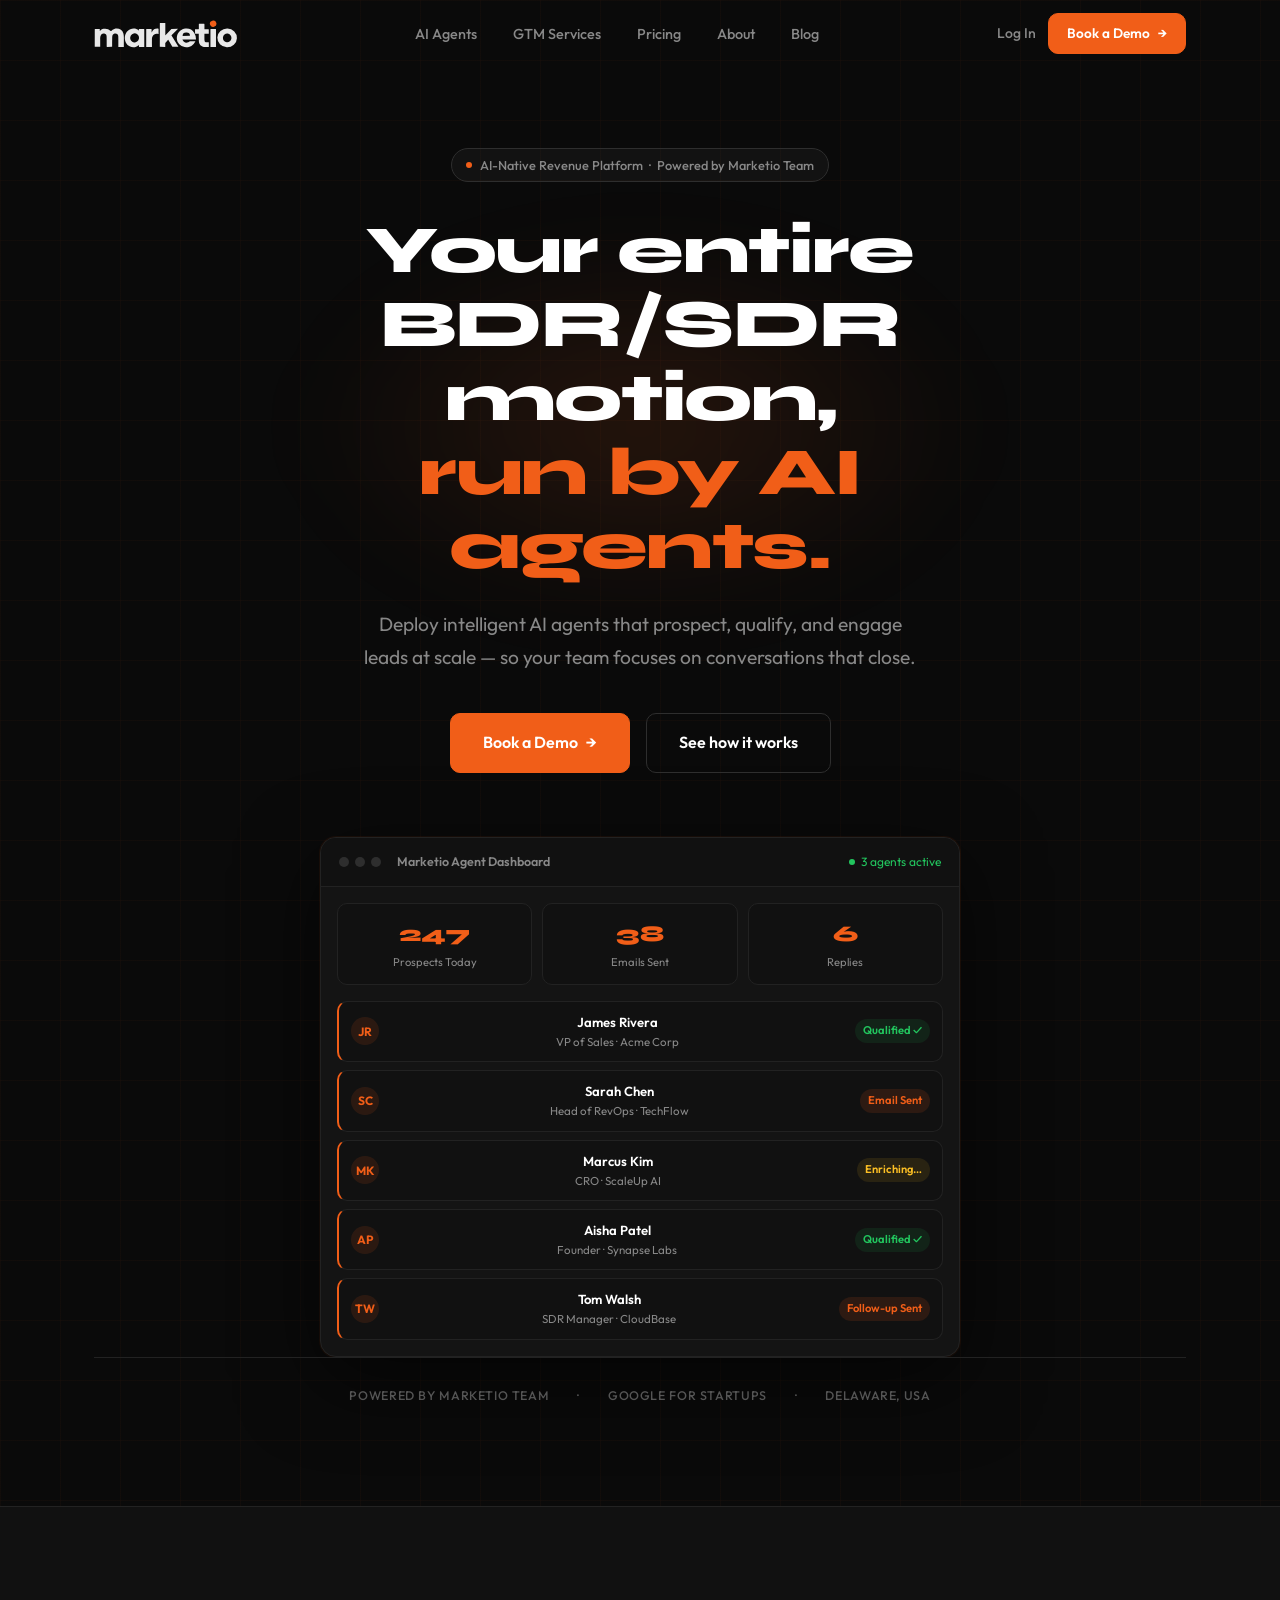
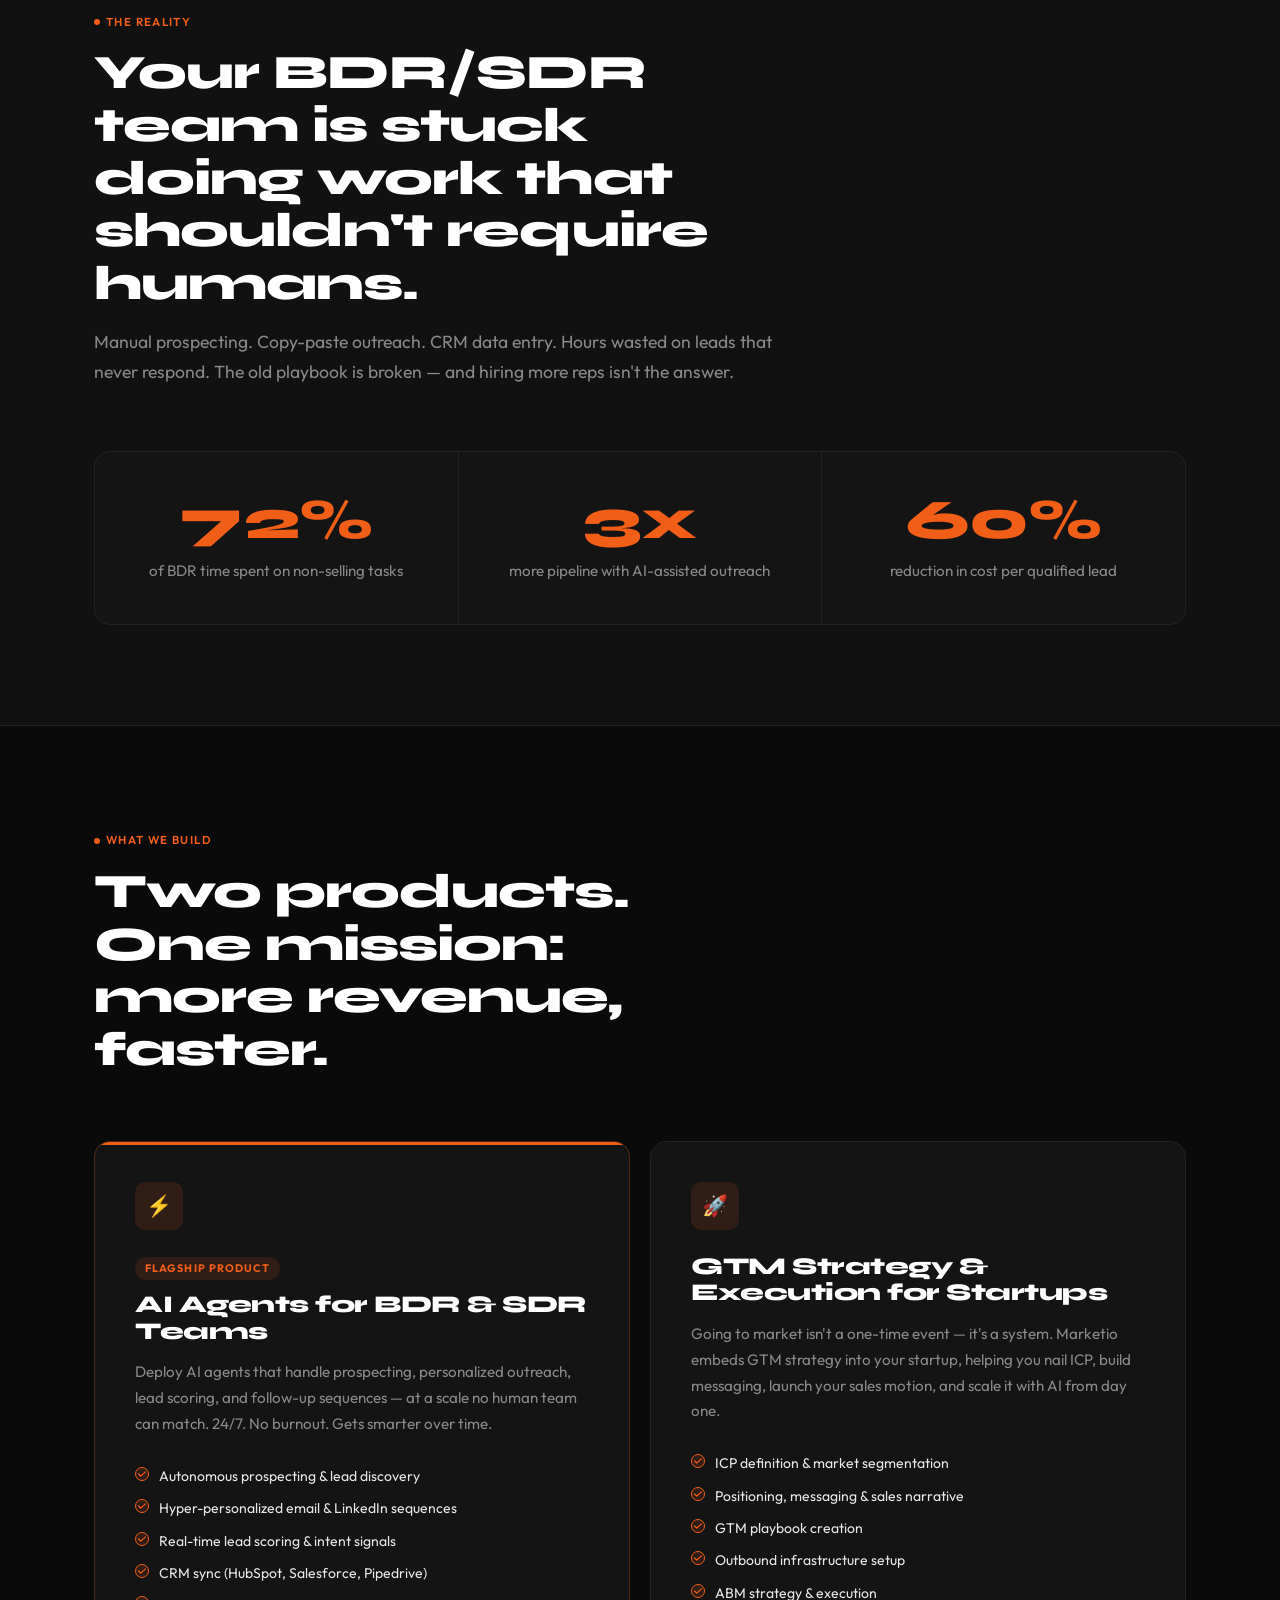
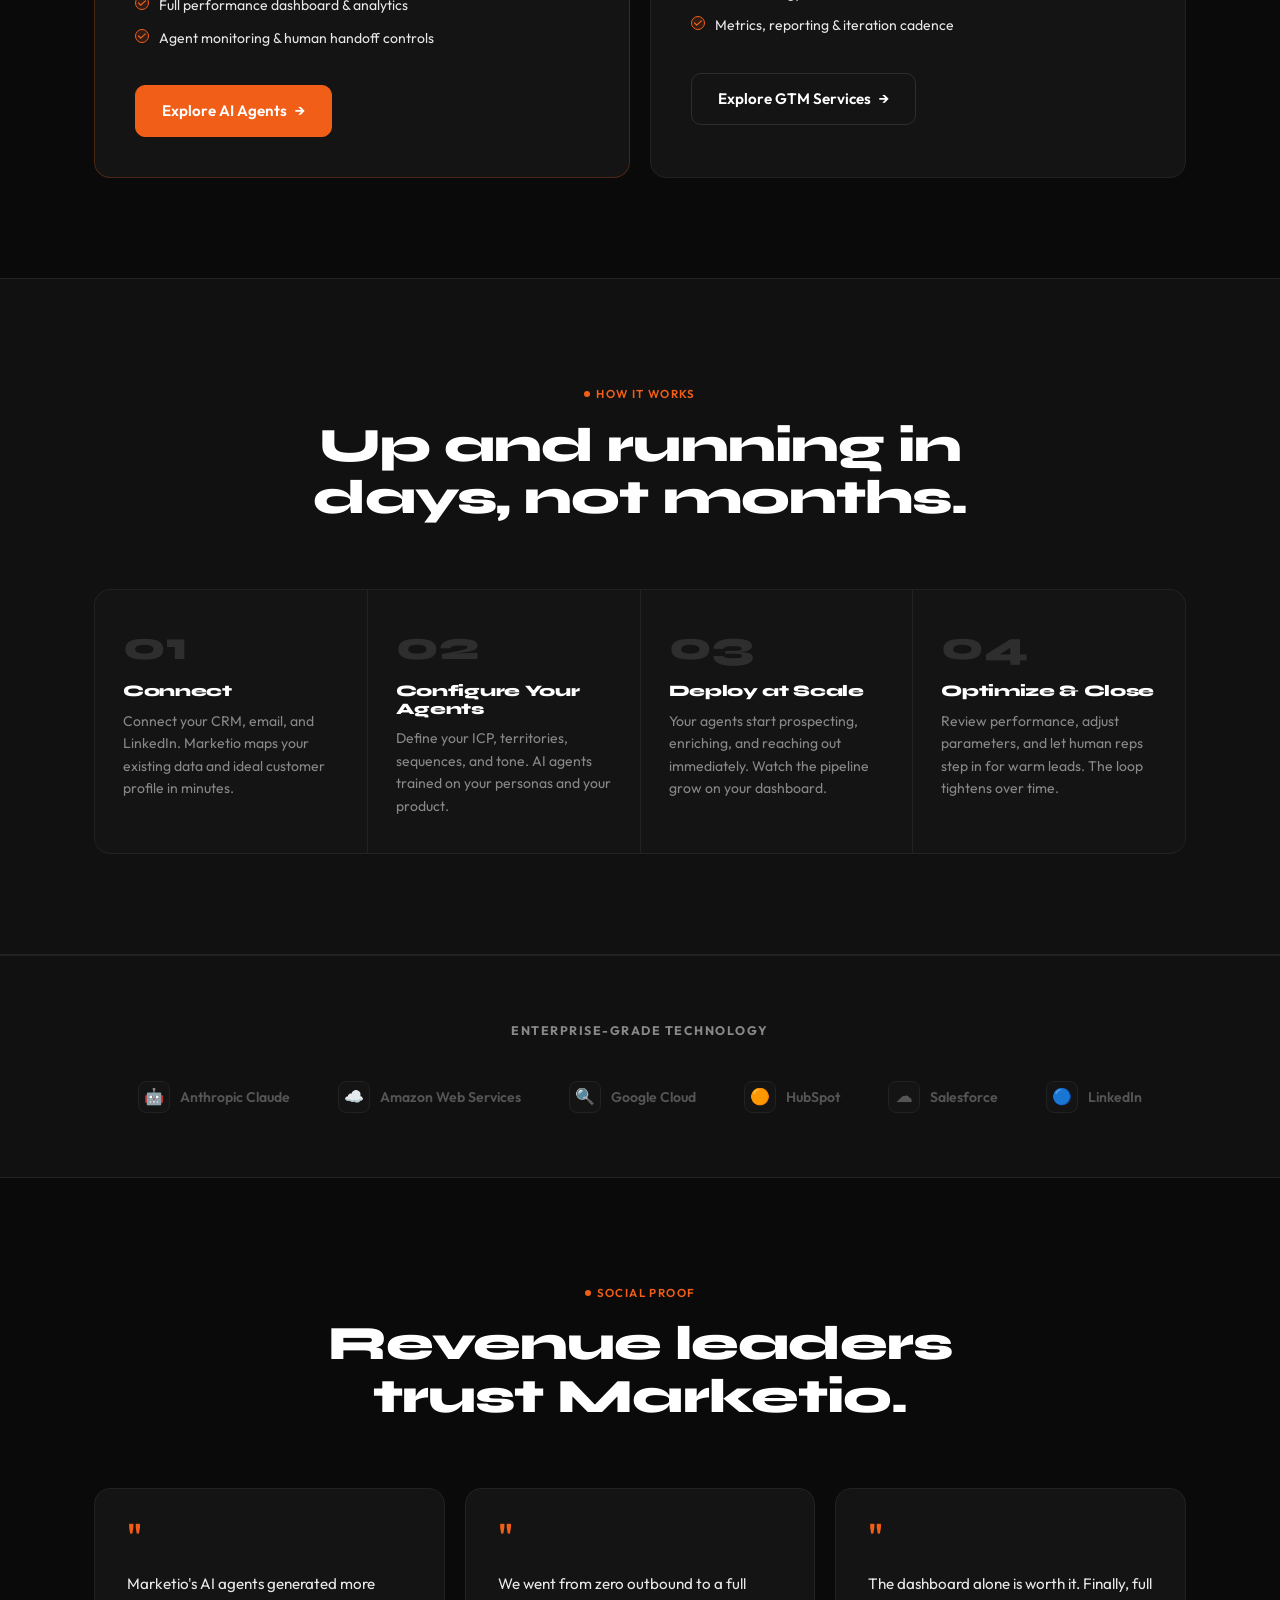
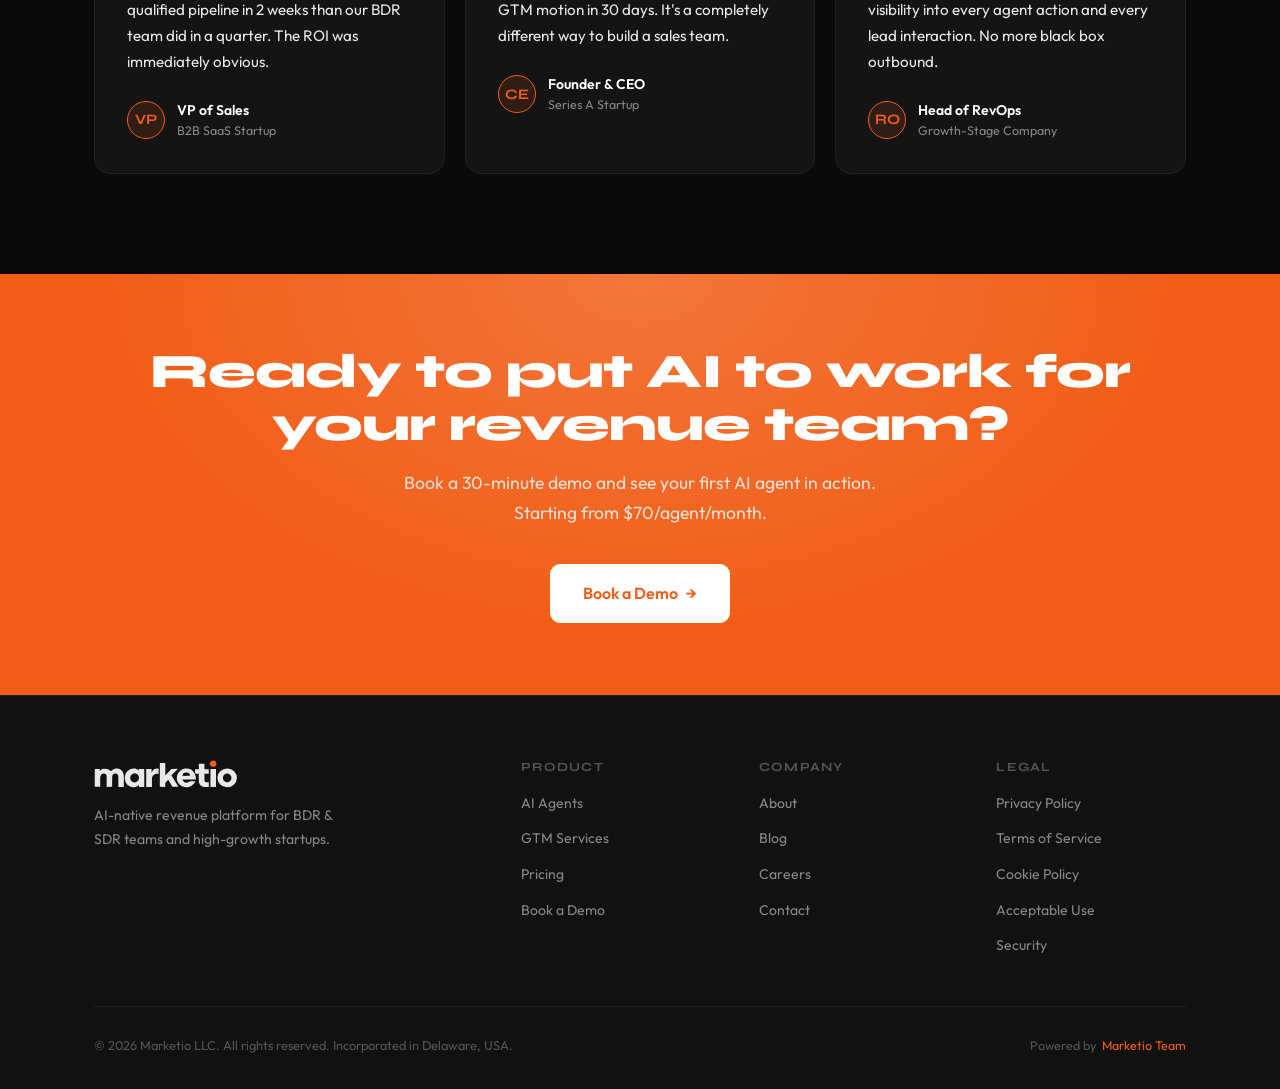
==== commit 651bb8fe: "Update logo, calendar link" ====
--- a/index.html
+++ b/index.html
@@ -62,14 +62,14 @@
     <a href="/" class="nav-logo" aria-label="Marketio home">
       <svg viewBox="0.00 0.00 513.00 100.00" height="28" width="auto" aria-label="Marketio" role="img" xmlns="http://www.w3.org/2000/svg">
         <ellipse ry="11.29" rx="11.69" transform="translate(425.53,13.16) rotate(-16.3)" cy="0.00" cx="0.00" fill="#f15e18"></ellipse>
-        <path d="M 276.72 31.80 L 299.21 31.58 A 0.34 0.34 0.0 0 1 299.46 32.16 L 276.90 54.54 A 0.34 0.34 0.0 0 0 276.85 54.96 L 301.61 95.29 A 0.34 0.34 0.0 0 1 301.32 95.81 L 280.18 95.74 A 0.34 0.34 0.0 0 1 279.89 95.57 L 265.23 70.62 A 0.34 0.34 0.0 0 0 264.68 70.56 L 254.61 82.04 A 0.34 0.34 0.0 0 0 254.53 82.27 L 254.57 95.65 A 0.34 0.34 0.0 0 1 254.23 95.99 L 235.40 95.94 A 0.34 0.34 0.0 0 1 235.06 95.60 L 235.21 11.35 A 0.34 0.34 0.0 0 1 235.55 11.01 L 254.38 11.04 A 0.34 0.34 0.0 0 1 254.72 11.38 L 254.72 54.28 A 0.34 0.34 0.0 0 0 255.31 54.51 L 276.47 31.91 A 0.34 0.34 0.0 0 1 276.72 31.80 Z" fill="#1c1c1d"></path>
-        <path d="M 394.43 49.46 Q 394.20 59.92 394.49 70.36 C 394.80 81.48 401.19 79.86 409.56 79.59 Q 410.20 79.57 410.20 80.21 L 410.15 95.91 Q 410.15 96.50 409.56 96.52 C 395.33 97.00 381.34 98.07 375.93 83.31 Q 374.49 79.38 374.39 72.05 Q 374.23 60.77 374.23 49.51 Q 374.23 49.01 373.73 49.01 L 361.99 48.91 A 0.94 0.94 0.0 0 1 361.06 47.99 L 360.76 33.62 Q 360.75 32.97 361.40 32.97 L 373.22 32.96 A 1.31 1.30 -90.0 0 0 374.52 31.65 L 374.47 14.51 A 0.80 0.79 -89.6 0 1 375.27 13.71 L 393.48 13.72 A 1.01 1.01 0.0 0 1 394.49 14.73 L 394.51 32.76 A 0.51 0.50 90.0 0 0 395.01 33.27 L 408.99 33.25 A 0.99 0.99 0.0 0 1 409.99 34.24 L 410.01 48.20 A 0.95 0.94 0.3 0 1 409.05 49.14 L 395.01 48.91 A 0.57 0.56 1.0 0 0 394.43 49.46 Z" fill="#1c1c1d"></path>
-        <path d="M 315.82 70.01 C 319.38 82.41 333.12 84.74 342.08 76.18 Q 342.48 75.80 343.03 75.80 L 361.21 75.79 A 0.90 0.89 13.1 0 1 362.02 77.08 Q 356.89 87.41 347.81 92.62 C 335.57 99.64 319.07 99.13 308.05 89.73 C 285.47 70.46 296.86 33.48 326.50 30.48 Q 347.59 28.35 358.30 46.18 Q 364.69 56.79 364.30 68.78 Q 364.29 69.31 363.75 69.31 L 316.26 69.43 A 0.46 0.46 0.0 0 0 315.82 70.01 Z M 316.65 56.79 L 342.69 56.47 A 0.11 0.11 0.0 0 0 342.80 56.36 L 342.80 56.25 A 12.24 11.68 -0.7 0 0 330.42 44.72 L 328.64 44.74 A 12.24 11.68 -0.7 0 0 316.54 56.57 L 316.54 56.68 A 0.11 0.11 0.0 0 0 316.65 56.79 Z" fill="#1c1c1d"></path>
-        <path d="M 159.29 90.07 Q 158.64 90.47 157.70 91.44 C 153.27 95.96 146.09 98.19 140.12 97.68 C 124.09 96.30 112.31 85.43 110.44 69.61 C 108.64 54.32 115.08 38.76 129.69 32.92 C 140.33 28.67 151.14 29.81 159.72 37.52 A 0.31 0.30 20.7 0 0 160.23 37.29 L 160.14 32.85 Q 160.12 32.20 160.78 32.20 L 178.74 32.24 A 0.75 0.75 0.0 0 1 179.49 32.99 L 179.61 95.47 A 0.59 0.58 90.0 0 1 179.03 96.06 L 161.37 96.11 Q 160.66 96.11 160.67 95.40 L 160.77 90.92 Q 160.81 89.12 159.29 90.07 Z M 136.5240 77.8651 A 16.42 15.64 121.2 0 0 158.4079 71.9219 A 16.42 15.64 121.2 0 0 153.5360 49.7749 A 16.42 15.64 121.2 0 0 131.6521 55.7181 A 16.42 15.64 121.2 0 0 136.5240 77.8651 Z" fill="#1c1c1d"></path>
-        <path d="M 510.4787 65.1597 A 34.95 33.51 2.0 0 1 474.3805 97.4296 A 34.95 33.51 2.0 0 1 440.6213 62.7203 A 34.95 33.51 2.0 0 1 476.7195 30.4504 A 34.95 33.51 2.0 0 1 510.4787 65.1597 Z M 474.1234 79.5996 A 15.70 15.27 95.8 0 0 490.9018 65.5231 A 15.70 15.27 95.8 0 0 477.2966 48.3604 A 15.70 15.27 95.8 0 0 460.5182 62.4369 A 15.70 15.27 95.8 0 0 474.1234 79.5996 Z" fill="#1c1c1d"></path>
-        <path d="M 21.72 39.31 C 24.69 34.79 28.51 32.44 33.96 31.48 Q 48.83 28.84 59.79 39.13 A 1.18 1.17 -44.4 0 0 61.39 39.14 C 64.70 36.10 68.38 33.54 72.63 32.13 C 86.11 27.66 101.26 33.96 105.00 48.23 Q 106.74 54.88 106.69 62.50 Q 106.59 79.17 106.60 95.61 A 0.63 0.62 -0.4 0 1 105.97 96.24 L 87.54 96.29 A 0.61 0.61 0.0 0 1 86.92 95.68 Q 87.04 77.55 86.78 59.27 C 86.67 51.50 81.04 47.16 73.78 48.59 C 67.92 49.73 65.22 55.60 65.06 61.25 Q 64.60 78.04 64.78 94.94 A 1.03 1.03 0.0 0 1 63.76 95.98 L 46.48 96.02 A 1.19 1.19 0.0 0 1 45.29 94.82 Q 45.41 76.96 45.12 59.47 C 45.03 53.53 42.99 49.56 36.78 48.47 C 24.26 46.29 22.08 58.75 22.14 68.75 Q 22.22 82.04 22.25 95.16 A 0.68 0.68 0.0 0 1 21.56 95.84 L 3.46 95.77 A 0.81 0.81 0.0 0 1 2.66 94.96 L 2.74 32.77 A 0.75 0.74 90.0 0 1 3.48 32.02 L 20.02 32.02 A 0.70 0.70 0.0 0 1 20.72 32.72 L 20.80 39.04 A 0.50 0.50 0.0 0 0 21.72 39.31 Z" fill="#1c1c1d"></path>
-        <path d="M 206.23 44.10 C 212.09 32.74 217.30 30.15 229.88 30.81 A 0.76 0.75 -88.8 0 1 230.60 31.57 L 230.69 49.43 A 0.69 0.68 -82.4 0 1 229.82 50.10 C 221.09 47.64 213.01 50.28 208.99 58.49 C 206.90 62.75 207.05 66.42 206.95 71.10 Q 206.68 83.43 207.07 95.29 A 0.84 0.83 -1.0 0 1 206.23 96.15 L 187.14 96.17 Q 186.49 96.17 186.49 95.52 L 186.54 33.32 A 0.88 0.88 0.0 0 1 187.43 32.45 L 204.80 32.55 A 1.02 1.02 0.0 0 1 205.81 33.58 L 205.72 43.97 A 0.27 0.27 0.0 0 0 206.23 44.10 Z" fill="#1c1c1d"></path>
-        <rect rx="0.99" height="64.18" width="19.78" y="32.09" x="415.94" fill="#1c1c1d"></rect>
+        <path d="M 276.72 31.80 L 299.21 31.58 A 0.34 0.34 0.0 0 1 299.46 32.16 L 276.90 54.54 A 0.34 0.34 0.0 0 0 276.85 54.96 L 301.61 95.29 A 0.34 0.34 0.0 0 1 301.32 95.81 L 280.18 95.74 A 0.34 0.34 0.0 0 1 279.89 95.57 L 265.23 70.62 A 0.34 0.34 0.0 0 0 264.68 70.56 L 254.61 82.04 A 0.34 0.34 0.0 0 0 254.53 82.27 L 254.57 95.65 A 0.34 0.34 0.0 0 1 254.23 95.99 L 235.40 95.94 A 0.34 0.34 0.0 0 1 235.06 95.60 L 235.21 11.35 A 0.34 0.34 0.0 0 1 235.55 11.01 L 254.38 11.04 A 0.34 0.34 0.0 0 1 254.72 11.38 L 254.72 54.28 A 0.34 0.34 0.0 0 0 255.31 54.51 L 276.47 31.91 A 0.34 0.34 0.0 0 1 276.72 31.80 Z" fill="#e8e8e8"></path>
+        <path d="M 394.43 49.46 Q 394.20 59.92 394.49 70.36 C 394.80 81.48 401.19 79.86 409.56 79.59 Q 410.20 79.57 410.20 80.21 L 410.15 95.91 Q 410.15 96.50 409.56 96.52 C 395.33 97.00 381.34 98.07 375.93 83.31 Q 374.49 79.38 374.39 72.05 Q 374.23 60.77 374.23 49.51 Q 374.23 49.01 373.73 49.01 L 361.99 48.91 A 0.94 0.94 0.0 0 1 361.06 47.99 L 360.76 33.62 Q 360.75 32.97 361.40 32.97 L 373.22 32.96 A 1.31 1.30 -90.0 0 0 374.52 31.65 L 374.47 14.51 A 0.80 0.79 -89.6 0 1 375.27 13.71 L 393.48 13.72 A 1.01 1.01 0.0 0 1 394.49 14.73 L 394.51 32.76 A 0.51 0.50 90.0 0 0 395.01 33.27 L 408.99 33.25 A 0.99 0.99 0.0 0 1 409.99 34.24 L 410.01 48.20 A 0.95 0.94 0.3 0 1 409.05 49.14 L 395.01 48.91 A 0.57 0.56 1.0 0 0 394.43 49.46 Z" fill="#e8e8e8"></path>
+        <path d="M 315.82 70.01 C 319.38 82.41 333.12 84.74 342.08 76.18 Q 342.48 75.80 343.03 75.80 L 361.21 75.79 A 0.90 0.89 13.1 0 1 362.02 77.08 Q 356.89 87.41 347.81 92.62 C 335.57 99.64 319.07 99.13 308.05 89.73 C 285.47 70.46 296.86 33.48 326.50 30.48 Q 347.59 28.35 358.30 46.18 Q 364.69 56.79 364.30 68.78 Q 364.29 69.31 363.75 69.31 L 316.26 69.43 A 0.46 0.46 0.0 0 0 315.82 70.01 Z M 316.65 56.79 L 342.69 56.47 A 0.11 0.11 0.0 0 0 342.80 56.36 L 342.80 56.25 A 12.24 11.68 -0.7 0 0 330.42 44.72 L 328.64 44.74 A 12.24 11.68 -0.7 0 0 316.54 56.57 L 316.54 56.68 A 0.11 0.11 0.0 0 0 316.65 56.79 Z" fill="#e8e8e8"></path>
+        <path d="M 159.29 90.07 Q 158.64 90.47 157.70 91.44 C 153.27 95.96 146.09 98.19 140.12 97.68 C 124.09 96.30 112.31 85.43 110.44 69.61 C 108.64 54.32 115.08 38.76 129.69 32.92 C 140.33 28.67 151.14 29.81 159.72 37.52 A 0.31 0.30 20.7 0 0 160.23 37.29 L 160.14 32.85 Q 160.12 32.20 160.78 32.20 L 178.74 32.24 A 0.75 0.75 0.0 0 1 179.49 32.99 L 179.61 95.47 A 0.59 0.58 90.0 0 1 179.03 96.06 L 161.37 96.11 Q 160.66 96.11 160.67 95.40 L 160.77 90.92 Q 160.81 89.12 159.29 90.07 Z M 136.5240 77.8651 A 16.42 15.64 121.2 0 0 158.4079 71.9219 A 16.42 15.64 121.2 0 0 153.5360 49.7749 A 16.42 15.64 121.2 0 0 131.6521 55.7181 A 16.42 15.64 121.2 0 0 136.5240 77.8651 Z" fill="#e8e8e8"></path>
+        <path d="M 510.4787 65.1597 A 34.95 33.51 2.0 0 1 474.3805 97.4296 A 34.95 33.51 2.0 0 1 440.6213 62.7203 A 34.95 33.51 2.0 0 1 476.7195 30.4504 A 34.95 33.51 2.0 0 1 510.4787 65.1597 Z M 474.1234 79.5996 A 15.70 15.27 95.8 0 0 490.9018 65.5231 A 15.70 15.27 95.8 0 0 477.2966 48.3604 A 15.70 15.27 95.8 0 0 460.5182 62.4369 A 15.70 15.27 95.8 0 0 474.1234 79.5996 Z" fill="#e8e8e8"></path>
+        <path d="M 21.72 39.31 C 24.69 34.79 28.51 32.44 33.96 31.48 Q 48.83 28.84 59.79 39.13 A 1.18 1.17 -44.4 0 0 61.39 39.14 C 64.70 36.10 68.38 33.54 72.63 32.13 C 86.11 27.66 101.26 33.96 105.00 48.23 Q 106.74 54.88 106.69 62.50 Q 106.59 79.17 106.60 95.61 A 0.63 0.62 -0.4 0 1 105.97 96.24 L 87.54 96.29 A 0.61 0.61 0.0 0 1 86.92 95.68 Q 87.04 77.55 86.78 59.27 C 86.67 51.50 81.04 47.16 73.78 48.59 C 67.92 49.73 65.22 55.60 65.06 61.25 Q 64.60 78.04 64.78 94.94 A 1.03 1.03 0.0 0 1 63.76 95.98 L 46.48 96.02 A 1.19 1.19 0.0 0 1 45.29 94.82 Q 45.41 76.96 45.12 59.47 C 45.03 53.53 42.99 49.56 36.78 48.47 C 24.26 46.29 22.08 58.75 22.14 68.75 Q 22.22 82.04 22.25 95.16 A 0.68 0.68 0.0 0 1 21.56 95.84 L 3.46 95.77 A 0.81 0.81 0.0 0 1 2.66 94.96 L 2.74 32.77 A 0.75 0.74 90.0 0 1 3.48 32.02 L 20.02 32.02 A 0.70 0.70 0.0 0 1 20.72 32.72 L 20.80 39.04 A 0.50 0.50 0.0 0 0 21.72 39.31 Z" fill="#e8e8e8"></path>
+        <path d="M 206.23 44.10 C 212.09 32.74 217.30 30.15 229.88 30.81 A 0.76 0.75 -88.8 0 1 230.60 31.57 L 230.69 49.43 A 0.69 0.68 -82.4 0 1 229.82 50.10 C 221.09 47.64 213.01 50.28 208.99 58.49 C 206.90 62.75 207.05 66.42 206.95 71.10 Q 206.68 83.43 207.07 95.29 A 0.84 0.83 -1.0 0 1 206.23 96.15 L 187.14 96.17 Q 186.49 96.17 186.49 95.52 L 186.54 33.32 A 0.88 0.88 0.0 0 1 187.43 32.45 L 204.80 32.55 A 1.02 1.02 0.0 0 1 205.81 33.58 L 205.72 43.97 A 0.27 0.27 0.0 0 0 206.23 44.10 Z" fill="#e8e8e8"></path>
+        <rect rx="0.99" height="64.18" width="19.78" y="32.09" x="415.94" fill="#e8e8e8"></rect>
       </svg>
     </a>
     <ul class="nav-links" role="list">
@@ -81,7 +81,7 @@
     </ul>
     <div class="nav-ctas">
       <a href="#" class="nav-login">Log In</a>
-      <a href="/demo/" class="btn btn-primary btn-sm btn-arrow">Book a Demo</a>
+      <a href="https://calendly.com/mubashar_ali/mubashar" target="_blank" rel="noopener" class="btn btn-primary btn-sm btn-arrow">Book a Demo</a>
     </div>
     <button class="nav-toggle" aria-label="Toggle menu" aria-expanded="false">
       <span></span><span></span><span></span>
@@ -97,7 +97,7 @@
   <a href="/about/">About</a>
   <a href="/blog/">Blog</a>
   <a href="/contact/">Contact</a>
-  <a href="/demo/" class="btn btn-primary btn-arrow">Book a Demo</a>
+  <a href="https://calendly.com/mubashar_ali/mubashar" target="_blank" rel="noopener" class="btn btn-primary btn-arrow">Book a Demo</a>
 </div>
 
 <main>
@@ -106,7 +106,7 @@
   <div class="hero-inner">
     <div class="hero-badge">
       <span class="dot"></span>
-      AI-Native Revenue Platform &nbsp;·&nbsp; Powered by Anthropic Claude
+      AI-Native Revenue Platform &nbsp;·&nbsp; Powered by Marketio Team
     </div>
 
     <h1>Your entire BDR/SDR motion,<br><span class="accent">run by AI agents.</span></h1>
@@ -116,7 +116,7 @@
     </p>
 
     <div class="hero-ctas">
-      <a href="/demo/" class="btn btn-primary btn-lg btn-arrow">Book a Demo</a>
+      <a href="https://calendly.com/mubashar_ali/mubashar" target="_blank" rel="noopener" class="btn btn-primary btn-lg btn-arrow">Book a Demo</a>
       <a href="/ai-agents/" class="btn btn-secondary btn-lg">See how it works</a>
     </div>
 
@@ -189,9 +189,7 @@
 
     <!-- Trust bar -->
     <div class="trust-bar">
-      <span>Powered by Anthropic Claude</span>
-      <span>·</span>
-      <span>Built on AWS</span>
+      <span>Powered by Marketio Team</span>
       <span>·</span>
       <span>Google for Startups</span>
       <span>·</span>
@@ -361,7 +359,7 @@
   <div class="container">
     <h2>Ready to put AI to work for your revenue team?</h2>
     <p>Book a 30-minute demo and see your first AI agent in action. Starting from $70/agent/month.</p>
-    <a href="/demo/" class="btn btn-cta-white btn-lg btn-arrow">Book a Demo</a>
+    <a href="https://calendly.com/mubashar_ali/mubashar" target="_blank" rel="noopener" class="btn btn-cta-white btn-lg btn-arrow">Book a Demo</a>
   </div>
 </section>
 </main>
@@ -371,16 +369,16 @@
   <div class="container">
     <div class="footer-grid">
       <div class="footer-brand">
-        <svg viewBox="0.00 0.00 513.00 100.00" height="26" width="auto" class="logo" aria-label="Marketio" xmlns="http://www.w3.org/2000/svg">
+        <svg viewBox="0.00 0.00 513.00 100.00" height="24" width="auto" class="logo" aria-label="Marketio" xmlns="http://www.w3.org/2000/svg">
           <ellipse ry="11.29" rx="11.69" transform="translate(425.53,13.16) rotate(-16.3)" cy="0.00" cx="0.00" fill="#f15e18"></ellipse>
-          <path d="M 276.72 31.80 L 299.21 31.58 A 0.34 0.34 0.0 0 1 299.46 32.16 L 276.90 54.54 A 0.34 0.34 0.0 0 0 276.85 54.96 L 301.61 95.29 A 0.34 0.34 0.0 0 1 301.32 95.81 L 280.18 95.74 A 0.34 0.34 0.0 0 1 279.89 95.57 L 265.23 70.62 A 0.34 0.34 0.0 0 0 264.68 70.56 L 254.61 82.04 A 0.34 0.34 0.0 0 0 254.53 82.27 L 254.57 95.65 A 0.34 0.34 0.0 0 1 254.23 95.99 L 235.40 95.94 A 0.34 0.34 0.0 0 1 235.06 95.60 L 235.21 11.35 A 0.34 0.34 0.0 0 1 235.55 11.01 L 254.38 11.04 A 0.34 0.34 0.0 0 1 254.72 11.38 L 254.72 54.28 A 0.34 0.34 0.0 0 0 255.31 54.51 L 276.47 31.91 A 0.34 0.34 0.0 0 1 276.72 31.80 Z" fill="#f15e18"></path>
-          <path d="M 394.43 49.46 Q 394.20 59.92 394.49 70.36 C 394.80 81.48 401.19 79.86 409.56 79.59 Q 410.20 79.57 410.20 80.21 L 410.15 95.91 Q 410.15 96.50 409.56 96.52 C 395.33 97.00 381.34 98.07 375.93 83.31 Q 374.49 79.38 374.39 72.05 Q 374.23 60.77 374.23 49.51 Q 374.23 49.01 373.73 49.01 L 361.99 48.91 A 0.94 0.94 0.0 0 1 361.06 47.99 L 360.76 33.62 Q 360.75 32.97 361.40 32.97 L 373.22 32.96 A 1.31 1.30 -90.0 0 0 374.52 31.65 L 374.47 14.51 A 0.80 0.79 -89.6 0 1 375.27 13.71 L 393.48 13.72 A 1.01 1.01 0.0 0 1 394.49 14.73 L 394.51 32.76 A 0.51 0.50 90.0 0 0 395.01 33.27 L 408.99 33.25 A 0.99 0.99 0.0 0 1 409.99 34.24 L 410.01 48.20 A 0.95 0.94 0.3 0 1 409.05 49.14 L 395.01 48.91 A 0.57 0.56 1.0 0 0 394.43 49.46 Z" fill="#f15e18"></path>
-          <path d="M 315.82 70.01 C 319.38 82.41 333.12 84.74 342.08 76.18 Q 342.48 75.80 343.03 75.80 L 361.21 75.79 A 0.90 0.89 13.1 0 1 362.02 77.08 Q 356.89 87.41 347.81 92.62 C 335.57 99.64 319.07 99.13 308.05 89.73 C 285.47 70.46 296.86 33.48 326.50 30.48 Q 347.59 28.35 358.30 46.18 Q 364.69 56.79 364.30 68.78 Q 364.29 69.31 363.75 69.31 L 316.26 69.43 A 0.46 0.46 0.0 0 0 315.82 70.01 Z M 316.65 56.79 L 342.69 56.47 A 0.11 0.11 0.0 0 0 342.80 56.36 L 342.80 56.25 A 12.24 11.68 -0.7 0 0 330.42 44.72 L 328.64 44.74 A 12.24 11.68 -0.7 0 0 316.54 56.57 L 316.54 56.68 A 0.11 0.11 0.0 0 0 316.65 56.79 Z" fill="#f15e18"></path>
-          <path d="M 159.29 90.07 Q 158.64 90.47 157.70 91.44 C 153.27 95.96 146.09 98.19 140.12 97.68 C 124.09 96.30 112.31 85.43 110.44 69.61 C 108.64 54.32 115.08 38.76 129.69 32.92 C 140.33 28.67 151.14 29.81 159.72 37.52 A 0.31 0.30 20.7 0 0 160.23 37.29 L 160.14 32.85 Q 160.12 32.20 160.78 32.20 L 178.74 32.24 A 0.75 0.75 0.0 0 1 179.49 32.99 L 179.61 95.47 A 0.59 0.58 90.0 0 1 179.03 96.06 L 161.37 96.11 Q 160.66 96.11 160.67 95.40 L 160.77 90.92 Q 160.81 89.12 159.29 90.07 Z M 136.5240 77.8651 A 16.42 15.64 121.2 0 0 158.4079 71.9219 A 16.42 15.64 121.2 0 0 153.5360 49.7749 A 16.42 15.64 121.2 0 0 131.6521 55.7181 A 16.42 15.64 121.2 0 0 136.5240 77.8651 Z" fill="#f15e18"></path>
-          <path d="M 510.4787 65.1597 A 34.95 33.51 2.0 0 1 474.3805 97.4296 A 34.95 33.51 2.0 0 1 440.6213 62.7203 A 34.95 33.51 2.0 0 1 476.7195 30.4504 A 34.95 33.51 2.0 0 1 510.4787 65.1597 Z M 474.1234 79.5996 A 15.70 15.27 95.8 0 0 490.9018 65.5231 A 15.70 15.27 95.8 0 0 477.2966 48.3604 A 15.70 15.27 95.8 0 0 460.5182 62.4369 A 15.70 15.27 95.8 0 0 474.1234 79.5996 Z" fill="#f15e18"></path>
-          <path d="M 21.72 39.31 C 24.69 34.79 28.51 32.44 33.96 31.48 Q 48.83 28.84 59.79 39.13 A 1.18 1.17 -44.4 0 0 61.39 39.14 C 64.70 36.10 68.38 33.54 72.63 32.13 C 86.11 27.66 101.26 33.96 105.00 48.23 Q 106.74 54.88 106.69 62.50 Q 106.59 79.17 106.60 95.61 A 0.63 0.62 -0.4 0 1 105.97 96.24 L 87.54 96.29 A 0.61 0.61 0.0 0 1 86.92 95.68 Q 87.04 77.55 86.78 59.27 C 86.67 51.50 81.04 47.16 73.78 48.59 C 67.92 49.73 65.22 55.60 65.06 61.25 Q 64.60 78.04 64.78 94.94 A 1.03 1.03 0.0 0 1 63.76 95.98 L 46.48 96.02 A 1.19 1.19 0.0 0 1 45.29 94.82 Q 45.41 76.96 45.12 59.47 C 45.03 53.53 42.99 49.56 36.78 48.47 C 24.26 46.29 22.08 58.75 22.14 68.75 Q 22.22 82.04 22.25 95.16 A 0.68 0.68 0.0 0 1 21.56 95.84 L 3.46 95.77 A 0.81 0.81 0.0 0 1 2.66 94.96 L 2.74 32.77 A 0.75 0.74 90.0 0 1 3.48 32.02 L 20.02 32.02 A 0.70 0.70 0.0 0 1 20.72 32.72 L 20.80 39.04 A 0.50 0.50 0.0 0 0 21.72 39.31 Z" fill="#f15e18"></path>
-          <path d="M 206.23 44.10 C 212.09 32.74 217.30 30.15 229.88 30.81 A 0.76 0.75 -88.8 0 1 230.60 31.57 L 230.69 49.43 A 0.69 0.68 -82.4 0 1 229.82 50.10 C 221.09 47.64 213.01 50.28 208.99 58.49 C 206.90 62.75 207.05 66.42 206.95 71.10 Q 206.68 83.43 207.07 95.29 A 0.84 0.83 -1.0 0 1 206.23 96.15 L 187.14 96.17 Q 186.49 96.17 186.49 95.52 L 186.54 33.32 A 0.88 0.88 0.0 0 1 187.43 32.45 L 204.80 32.55 A 1.02 1.02 0.0 0 1 205.81 33.58 L 205.72 43.97 A 0.27 0.27 0.0 0 0 206.23 44.10 Z" fill="#f15e18"></path>
-          <rect rx="0.99" height="64.18" width="19.78" y="32.09" x="415.94" fill="#f15e18"></rect>
+          <path d="M 276.72 31.80 L 299.21 31.58 A 0.34 0.34 0.0 0 1 299.46 32.16 L 276.90 54.54 A 0.34 0.34 0.0 0 0 276.85 54.96 L 301.61 95.29 A 0.34 0.34 0.0 0 1 301.32 95.81 L 280.18 95.74 A 0.34 0.34 0.0 0 1 279.89 95.57 L 265.23 70.62 A 0.34 0.34 0.0 0 0 264.68 70.56 L 254.61 82.04 A 0.34 0.34 0.0 0 0 254.53 82.27 L 254.57 95.65 A 0.34 0.34 0.0 0 1 254.23 95.99 L 235.40 95.94 A 0.34 0.34 0.0 0 1 235.06 95.60 L 235.21 11.35 A 0.34 0.34 0.0 0 1 235.55 11.01 L 254.38 11.04 A 0.34 0.34 0.0 0 1 254.72 11.38 L 254.72 54.28 A 0.34 0.34 0.0 0 0 255.31 54.51 L 276.47 31.91 A 0.34 0.34 0.0 0 1 276.72 31.80 Z" fill="#e8e8e8"></path>
+          <path d="M 394.43 49.46 Q 394.20 59.92 394.49 70.36 C 394.80 81.48 401.19 79.86 409.56 79.59 Q 410.20 79.57 410.20 80.21 L 410.15 95.91 Q 410.15 96.50 409.56 96.52 C 395.33 97.00 381.34 98.07 375.93 83.31 Q 374.49 79.38 374.39 72.05 Q 374.23 60.77 374.23 49.51 Q 374.23 49.01 373.73 49.01 L 361.99 48.91 A 0.94 0.94 0.0 0 1 361.06 47.99 L 360.76 33.62 Q 360.75 32.97 361.40 32.97 L 373.22 32.96 A 1.31 1.30 -90.0 0 0 374.52 31.65 L 374.47 14.51 A 0.80 0.79 -89.6 0 1 375.27 13.71 L 393.48 13.72 A 1.01 1.01 0.0 0 1 394.49 14.73 L 394.51 32.76 A 0.51 0.50 90.0 0 0 395.01 33.27 L 408.99 33.25 A 0.99 0.99 0.0 0 1 409.99 34.24 L 410.01 48.20 A 0.95 0.94 0.3 0 1 409.05 49.14 L 395.01 48.91 A 0.57 0.56 1.0 0 0 394.43 49.46 Z" fill="#e8e8e8"></path>
+          <path d="M 315.82 70.01 C 319.38 82.41 333.12 84.74 342.08 76.18 Q 342.48 75.80 343.03 75.80 L 361.21 75.79 A 0.90 0.89 13.1 0 1 362.02 77.08 Q 356.89 87.41 347.81 92.62 C 335.57 99.64 319.07 99.13 308.05 89.73 C 285.47 70.46 296.86 33.48 326.50 30.48 Q 347.59 28.35 358.30 46.18 Q 364.69 56.79 364.30 68.78 Q 364.29 69.31 363.75 69.31 L 316.26 69.43 A 0.46 0.46 0.0 0 0 315.82 70.01 Z M 316.65 56.79 L 342.69 56.47 A 0.11 0.11 0.0 0 0 342.80 56.36 L 342.80 56.25 A 12.24 11.68 -0.7 0 0 330.42 44.72 L 328.64 44.74 A 12.24 11.68 -0.7 0 0 316.54 56.57 L 316.54 56.68 A 0.11 0.11 0.0 0 0 316.65 56.79 Z" fill="#e8e8e8"></path>
+          <path d="M 159.29 90.07 Q 158.64 90.47 157.70 91.44 C 153.27 95.96 146.09 98.19 140.12 97.68 C 124.09 96.30 112.31 85.43 110.44 69.61 C 108.64 54.32 115.08 38.76 129.69 32.92 C 140.33 28.67 151.14 29.81 159.72 37.52 A 0.31 0.30 20.7 0 0 160.23 37.29 L 160.14 32.85 Q 160.12 32.20 160.78 32.20 L 178.74 32.24 A 0.75 0.75 0.0 0 1 179.49 32.99 L 179.61 95.47 A 0.59 0.58 90.0 0 1 179.03 96.06 L 161.37 96.11 Q 160.66 96.11 160.67 95.40 L 160.77 90.92 Q 160.81 89.12 159.29 90.07 Z M 136.5240 77.8651 A 16.42 15.64 121.2 0 0 158.4079 71.9219 A 16.42 15.64 121.2 0 0 153.5360 49.7749 A 16.42 15.64 121.2 0 0 131.6521 55.7181 A 16.42 15.64 121.2 0 0 136.5240 77.8651 Z" fill="#e8e8e8"></path>
+          <path d="M 510.4787 65.1597 A 34.95 33.51 2.0 0 1 474.3805 97.4296 A 34.95 33.51 2.0 0 1 440.6213 62.7203 A 34.95 33.51 2.0 0 1 476.7195 30.4504 A 34.95 33.51 2.0 0 1 510.4787 65.1597 Z M 474.1234 79.5996 A 15.70 15.27 95.8 0 0 490.9018 65.5231 A 15.70 15.27 95.8 0 0 477.2966 48.3604 A 15.70 15.27 95.8 0 0 460.5182 62.4369 A 15.70 15.27 95.8 0 0 474.1234 79.5996 Z" fill="#e8e8e8"></path>
+          <path d="M 21.72 39.31 C 24.69 34.79 28.51 32.44 33.96 31.48 Q 48.83 28.84 59.79 39.13 A 1.18 1.17 -44.4 0 0 61.39 39.14 C 64.70 36.10 68.38 33.54 72.63 32.13 C 86.11 27.66 101.26 33.96 105.00 48.23 Q 106.74 54.88 106.69 62.50 Q 106.59 79.17 106.60 95.61 A 0.63 0.62 -0.4 0 1 105.97 96.24 L 87.54 96.29 A 0.61 0.61 0.0 0 1 86.92 95.68 Q 87.04 77.55 86.78 59.27 C 86.67 51.50 81.04 47.16 73.78 48.59 C 67.92 49.73 65.22 55.60 65.06 61.25 Q 64.60 78.04 64.78 94.94 A 1.03 1.03 0.0 0 1 63.76 95.98 L 46.48 96.02 A 1.19 1.19 0.0 0 1 45.29 94.82 Q 45.41 76.96 45.12 59.47 C 45.03 53.53 42.99 49.56 36.78 48.47 C 24.26 46.29 22.08 58.75 22.14 68.75 Q 22.22 82.04 22.25 95.16 A 0.68 0.68 0.0 0 1 21.56 95.84 L 3.46 95.77 A 0.81 0.81 0.0 0 1 2.66 94.96 L 2.74 32.77 A 0.75 0.74 90.0 0 1 3.48 32.02 L 20.02 32.02 A 0.70 0.70 0.0 0 1 20.72 32.72 L 20.80 39.04 A 0.50 0.50 0.0 0 0 21.72 39.31 Z" fill="#e8e8e8"></path>
+          <path d="M 206.23 44.10 C 212.09 32.74 217.30 30.15 229.88 30.81 A 0.76 0.75 -88.8 0 1 230.60 31.57 L 230.69 49.43 A 0.69 0.68 -82.4 0 1 229.82 50.10 C 221.09 47.64 213.01 50.28 208.99 58.49 C 206.90 62.75 207.05 66.42 206.95 71.10 Q 206.68 83.43 207.07 95.29 A 0.84 0.83 -1.0 0 1 206.23 96.15 L 187.14 96.17 Q 186.49 96.17 186.49 95.52 L 186.54 33.32 A 0.88 0.88 0.0 0 1 187.43 32.45 L 204.80 32.55 A 1.02 1.02 0.0 0 1 205.81 33.58 L 205.72 43.97 A 0.27 0.27 0.0 0 0 206.23 44.10 Z" fill="#e8e8e8"></path>
+          <rect rx="0.99" height="64.18" width="19.78" y="32.09" x="415.94" fill="#e8e8e8"></rect>
         </svg>
         <p>AI-native revenue platform for BDR &amp; SDR teams and high-growth startups.</p>
       </div>
@@ -390,7 +388,7 @@
           <li><a href="/ai-agents/">AI Agents</a></li>
           <li><a href="/gtm-services/">GTM Services</a></li>
           <li><a href="/pricing/">Pricing</a></li>
-          <li><a href="/demo/">Book a Demo</a></li>
+          <li><a href="https://calendly.com/mubashar_ali/mubashar" target="_blank" rel="noopener">Book a Demo</a></li>
         </ul>
       </div>
       <div class="footer-col">
@@ -415,7 +413,7 @@
     </div>
     <div class="footer-bottom">
       <p>© 2026 Marketio LLC. All rights reserved. Incorporated in Delaware, USA.</p>
-      <span class="powered">Built on <span>AWS</span> · Powered by <span>Anthropic Claude</span></span>
+      <span class="powered">Powered by <span>Marketio Team</span></span>
     </div>
   </div>
 </footer>
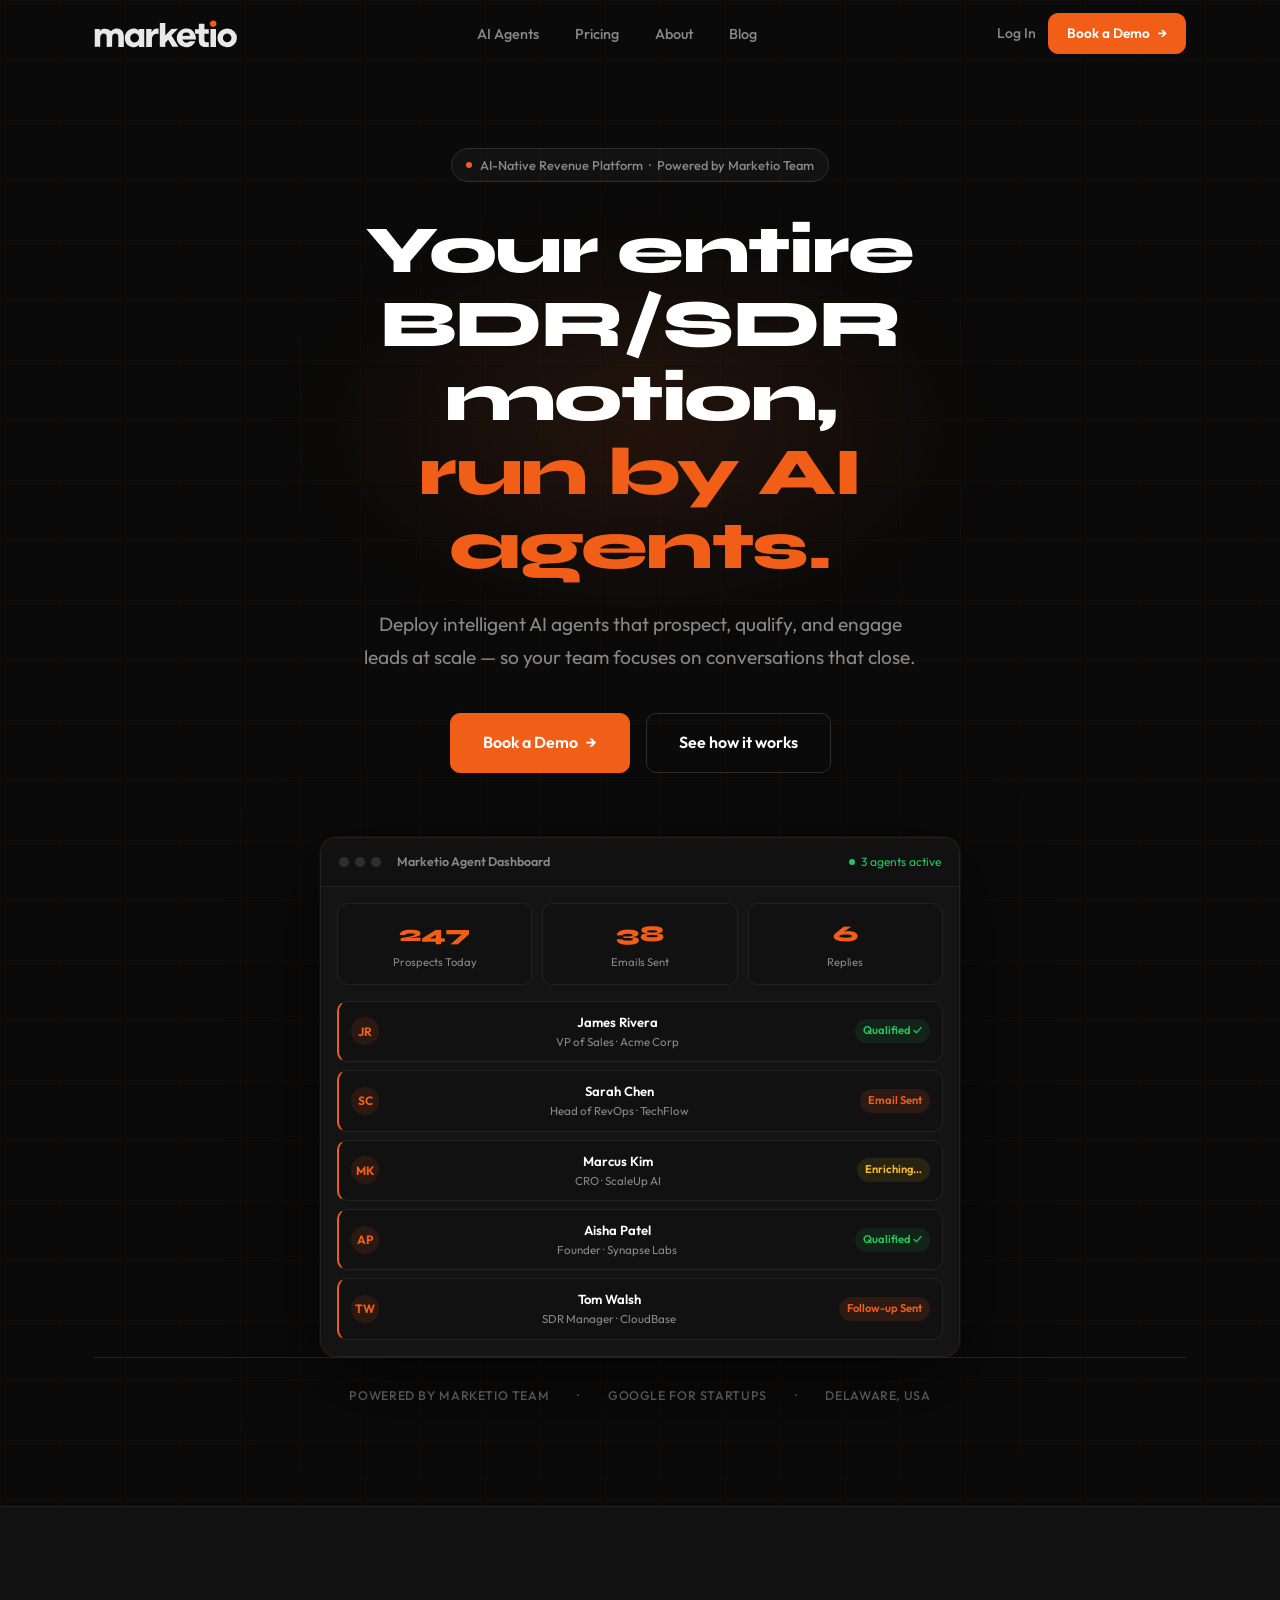
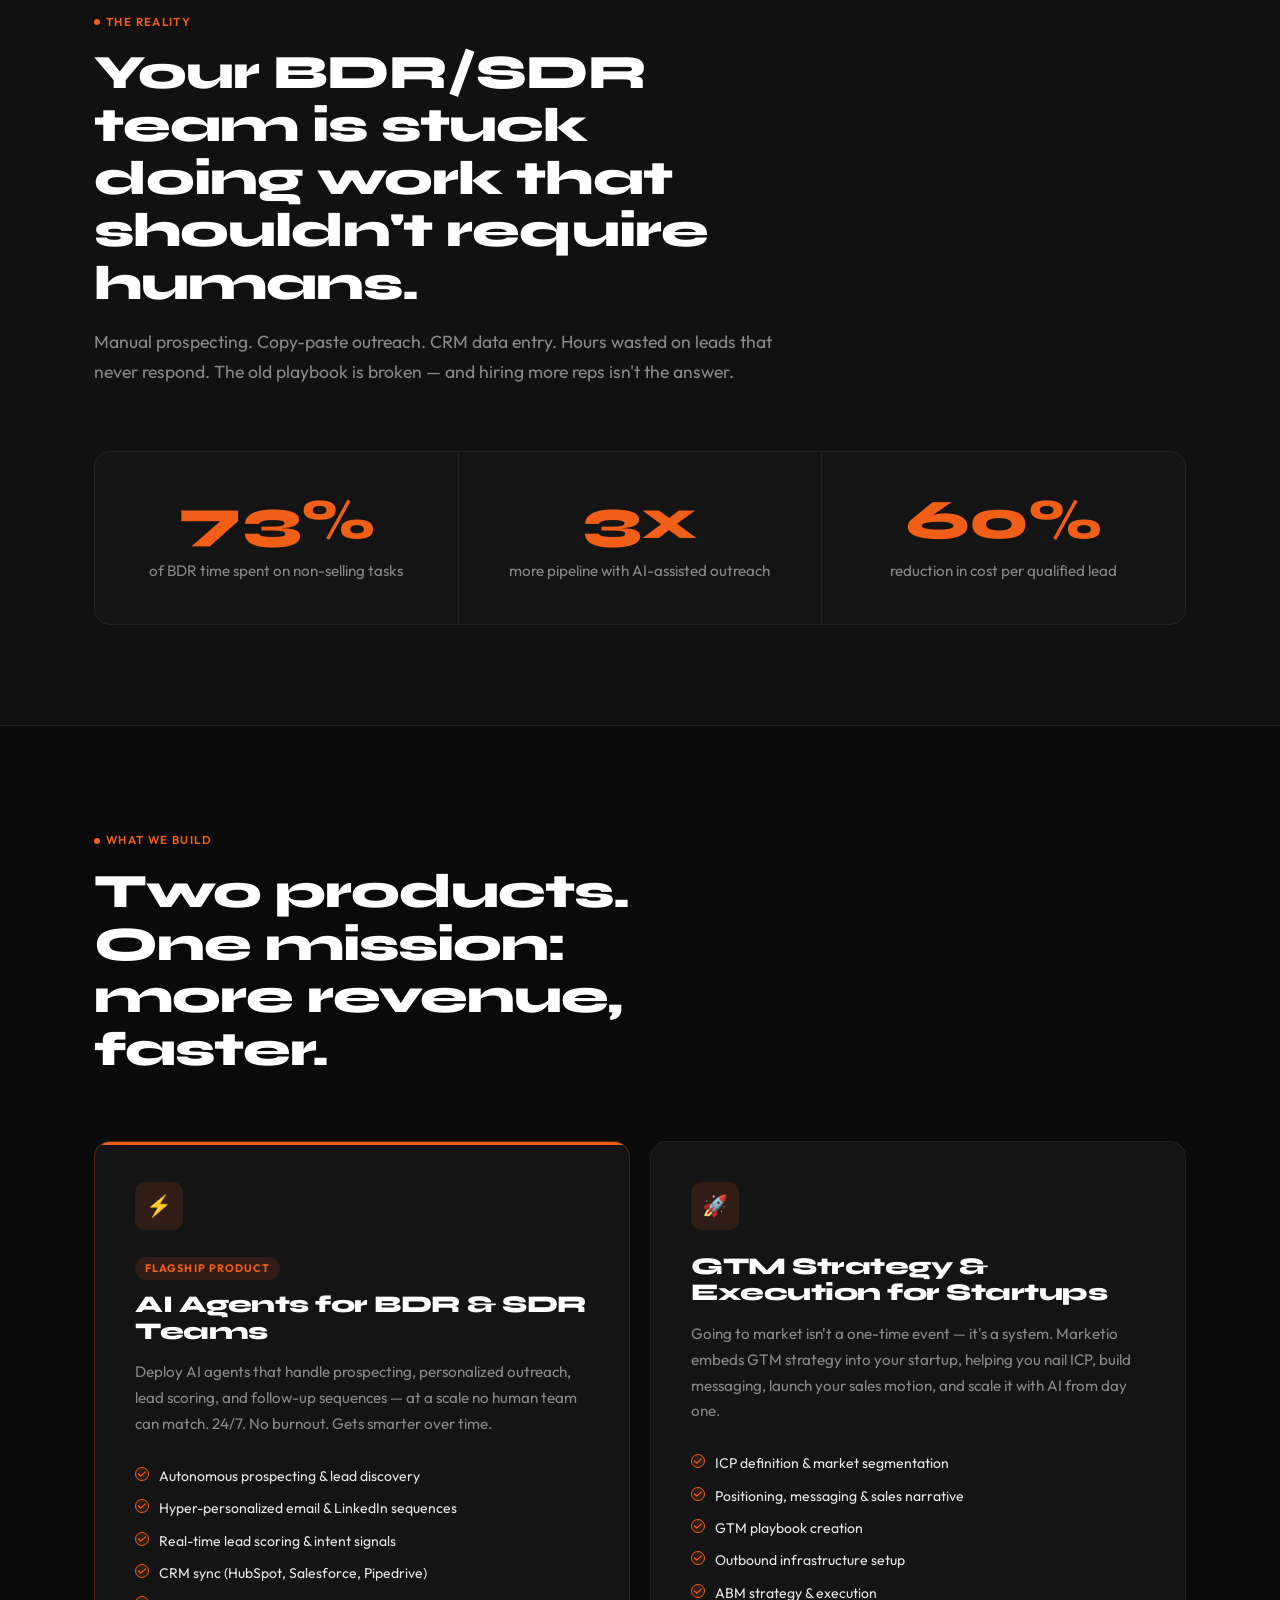
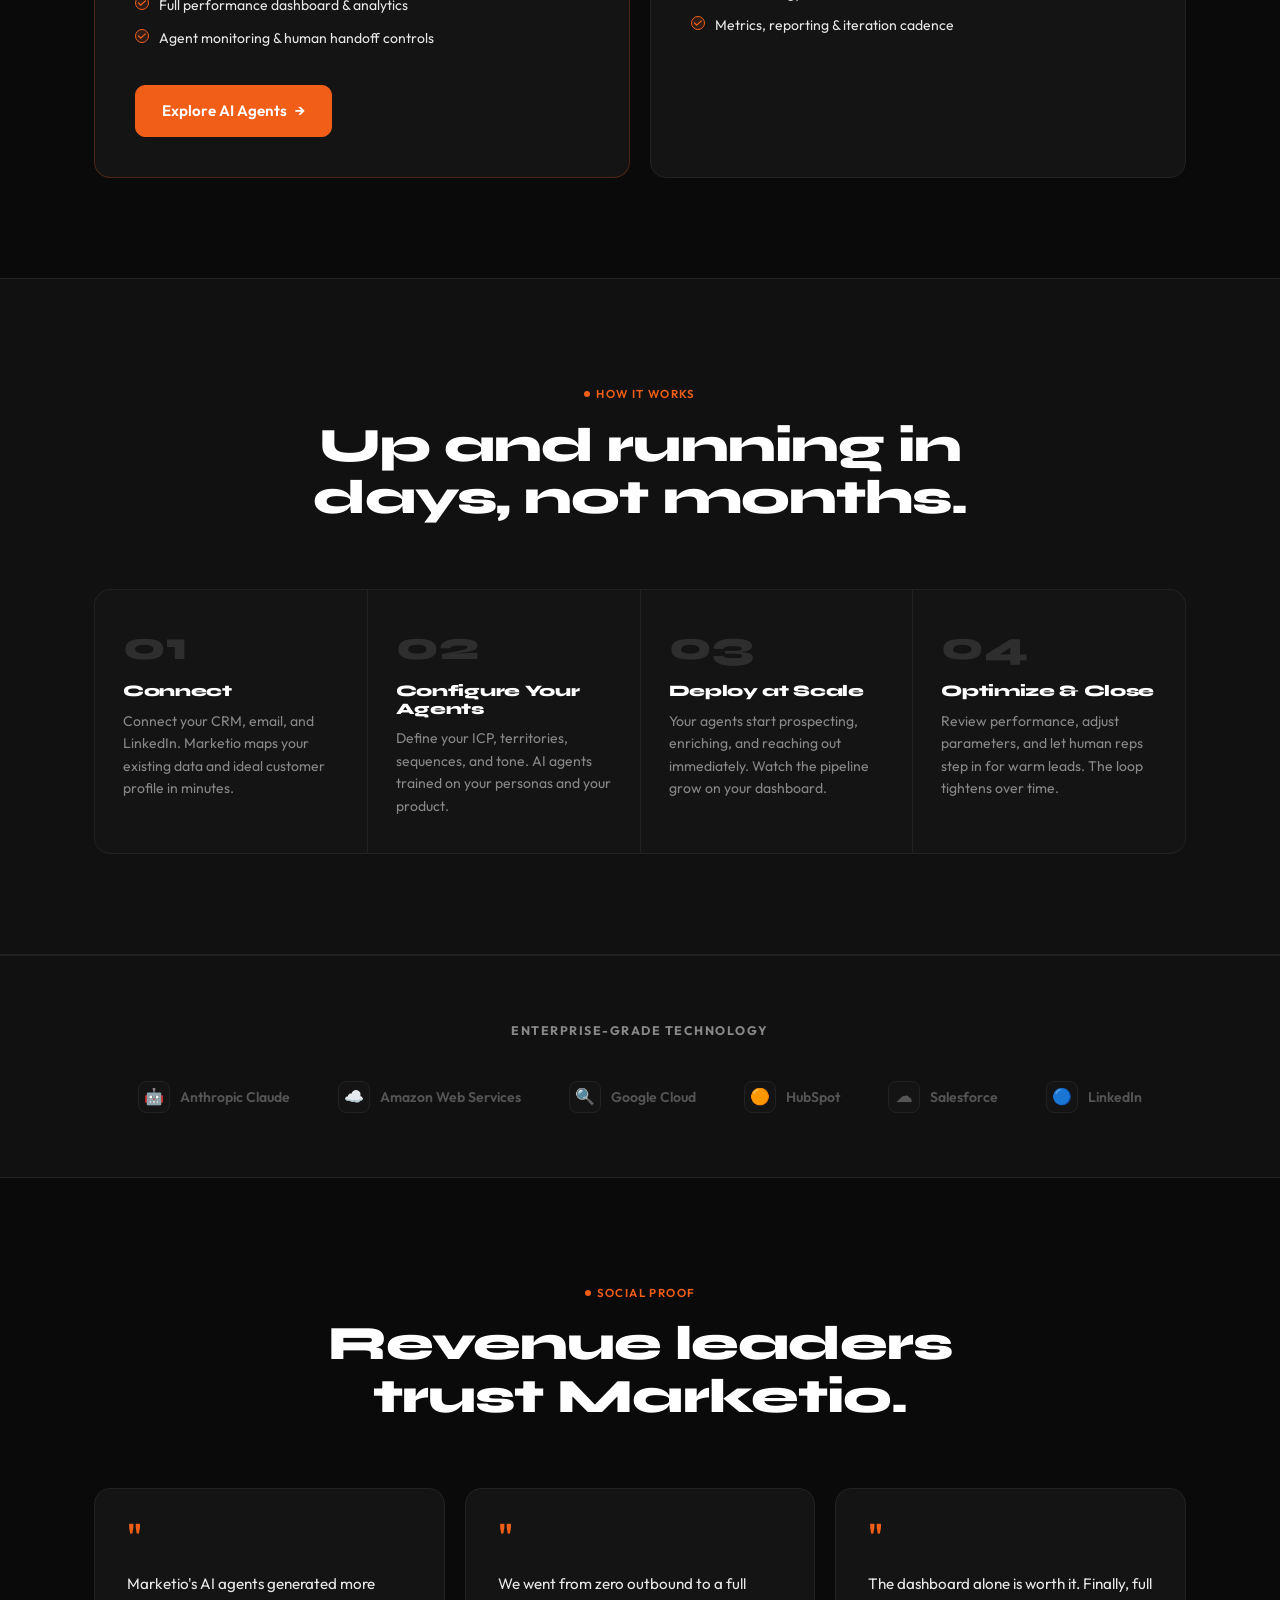
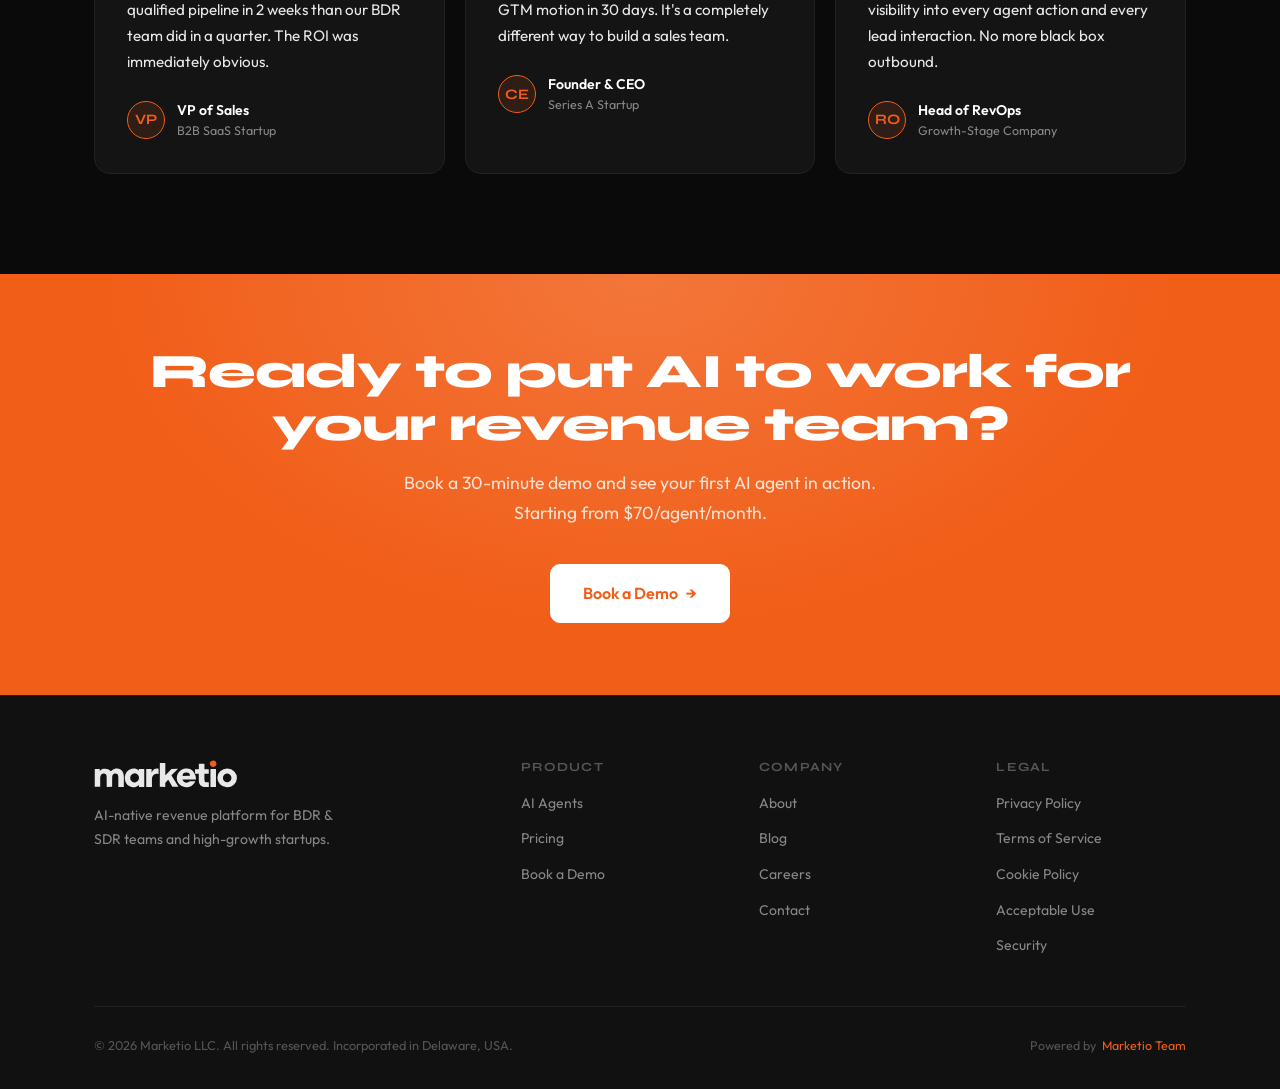
==== commit e53ef354: "hide the page gtm services" ====
--- a/index.html
+++ b/index.html
@@ -74,7 +74,7 @@
     </a>
     <ul class="nav-links" role="list">
       <li><a href="/ai-agents/">AI Agents</a></li>
-      <li><a href="/gtm-services/">GTM Services</a></li>
+      <!-- <li><a href="/gtm-services/">GTM Services</a></li> -->
       <li><a href="/pricing/">Pricing</a></li>
       <li><a href="/about/">About</a></li>
       <li><a href="/blog/">Blog</a></li>
@@ -92,7 +92,7 @@
 <!-- Mobile nav -->
 <div class="nav-mobile" role="navigation" aria-label="Mobile navigation">
   <a href="/ai-agents/">AI Agents</a>
-  <a href="/gtm-services/">GTM Services</a>
+  <!-- <a href="/gtm-services/">GTM Services</a> -->
   <a href="/pricing/">Pricing</a>
   <a href="/about/">About</a>
   <a href="/blog/">Blog</a>
@@ -259,7 +259,7 @@
           <li>ABM strategy &amp; execution</li>
           <li>Metrics, reporting &amp; iteration cadence</li>
         </ul>
-        <a href="/gtm-services/" class="btn btn-secondary btn-arrow">Explore GTM Services</a>
+        <!-- <a href="/gtm-services/" class="btn btn-secondary btn-arrow">Explore GTM Services</a> -->
       </div>
     </div>
   </div>
@@ -386,7 +386,7 @@
         <h5>Product</h5>
         <ul>
           <li><a href="/ai-agents/">AI Agents</a></li>
-          <li><a href="/gtm-services/">GTM Services</a></li>
+          <!-- <li><a href="/gtm-services/">GTM Services</a></li> -->
           <li><a href="/pricing/">Pricing</a></li>
           <li><a href="https://calendly.com/mubashar_ali/mubashar" target="_blank" rel="noopener">Book a Demo</a></li>
         </ul>
